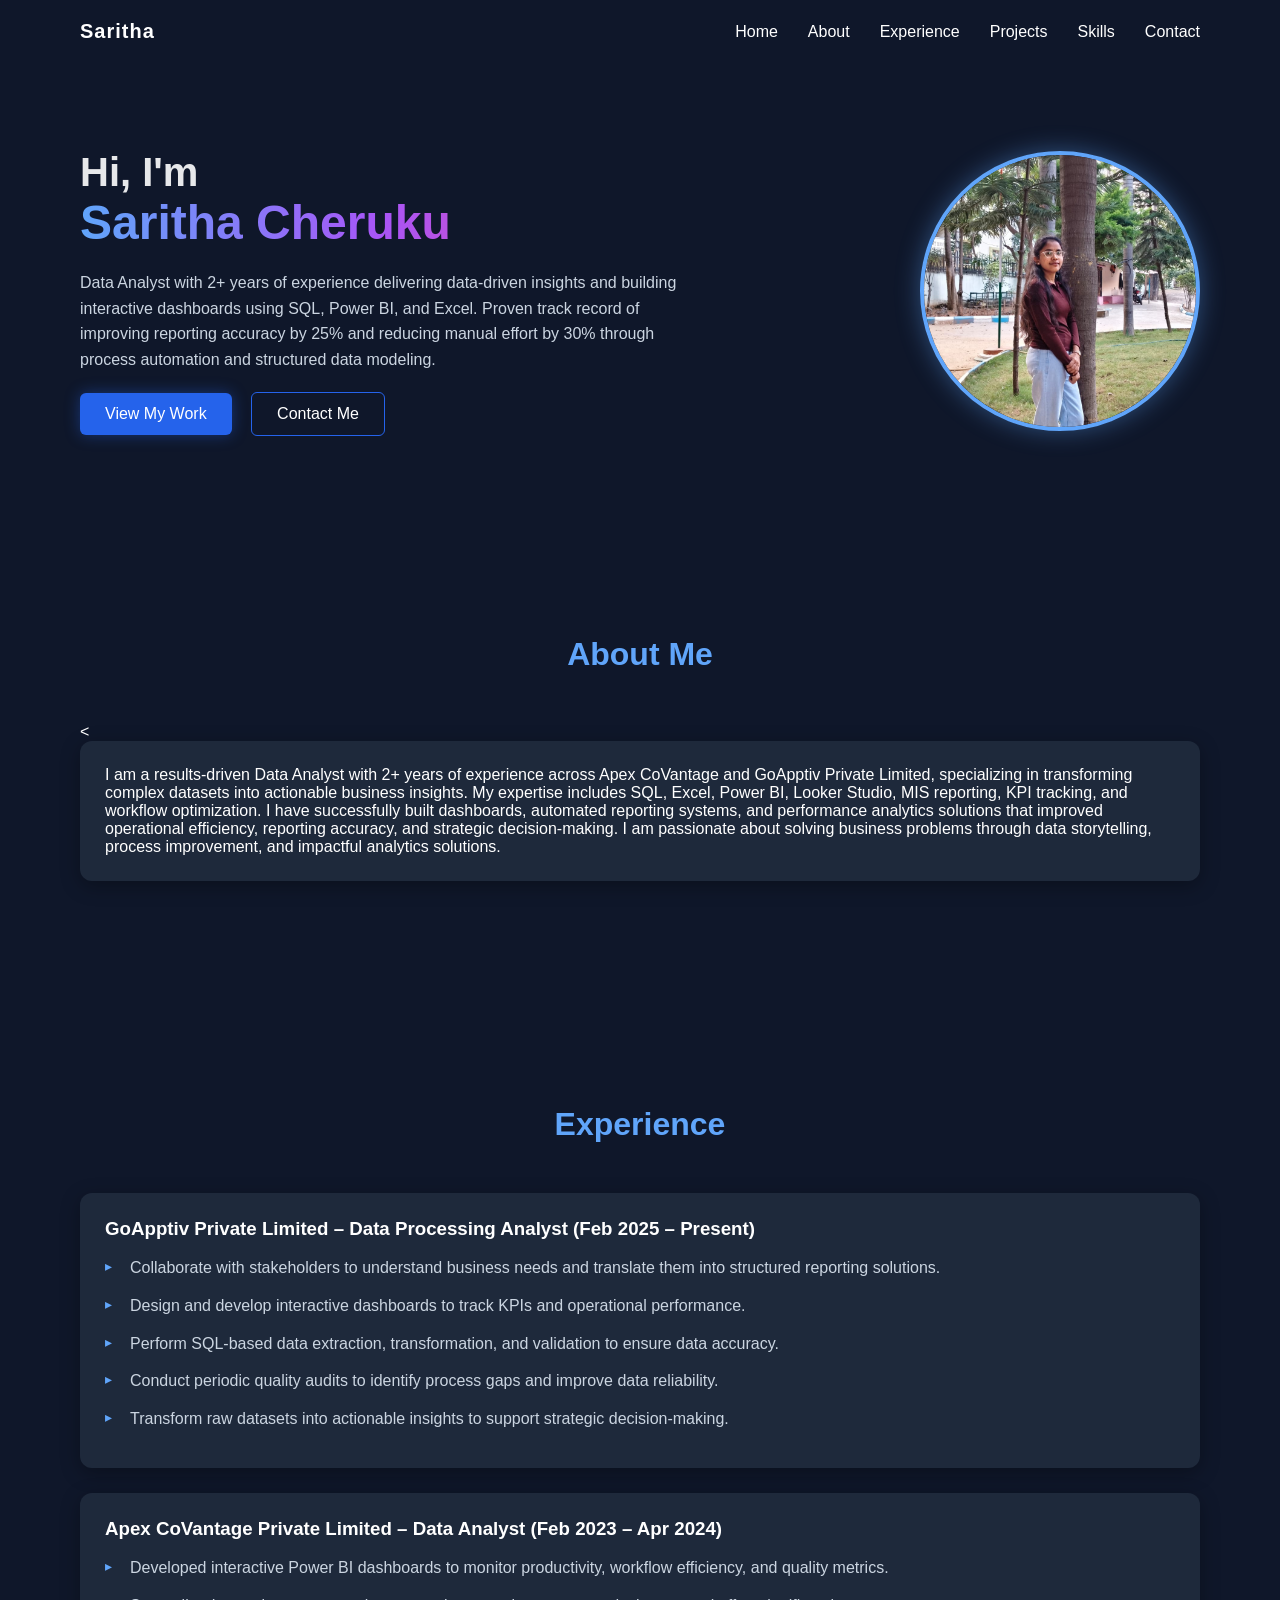
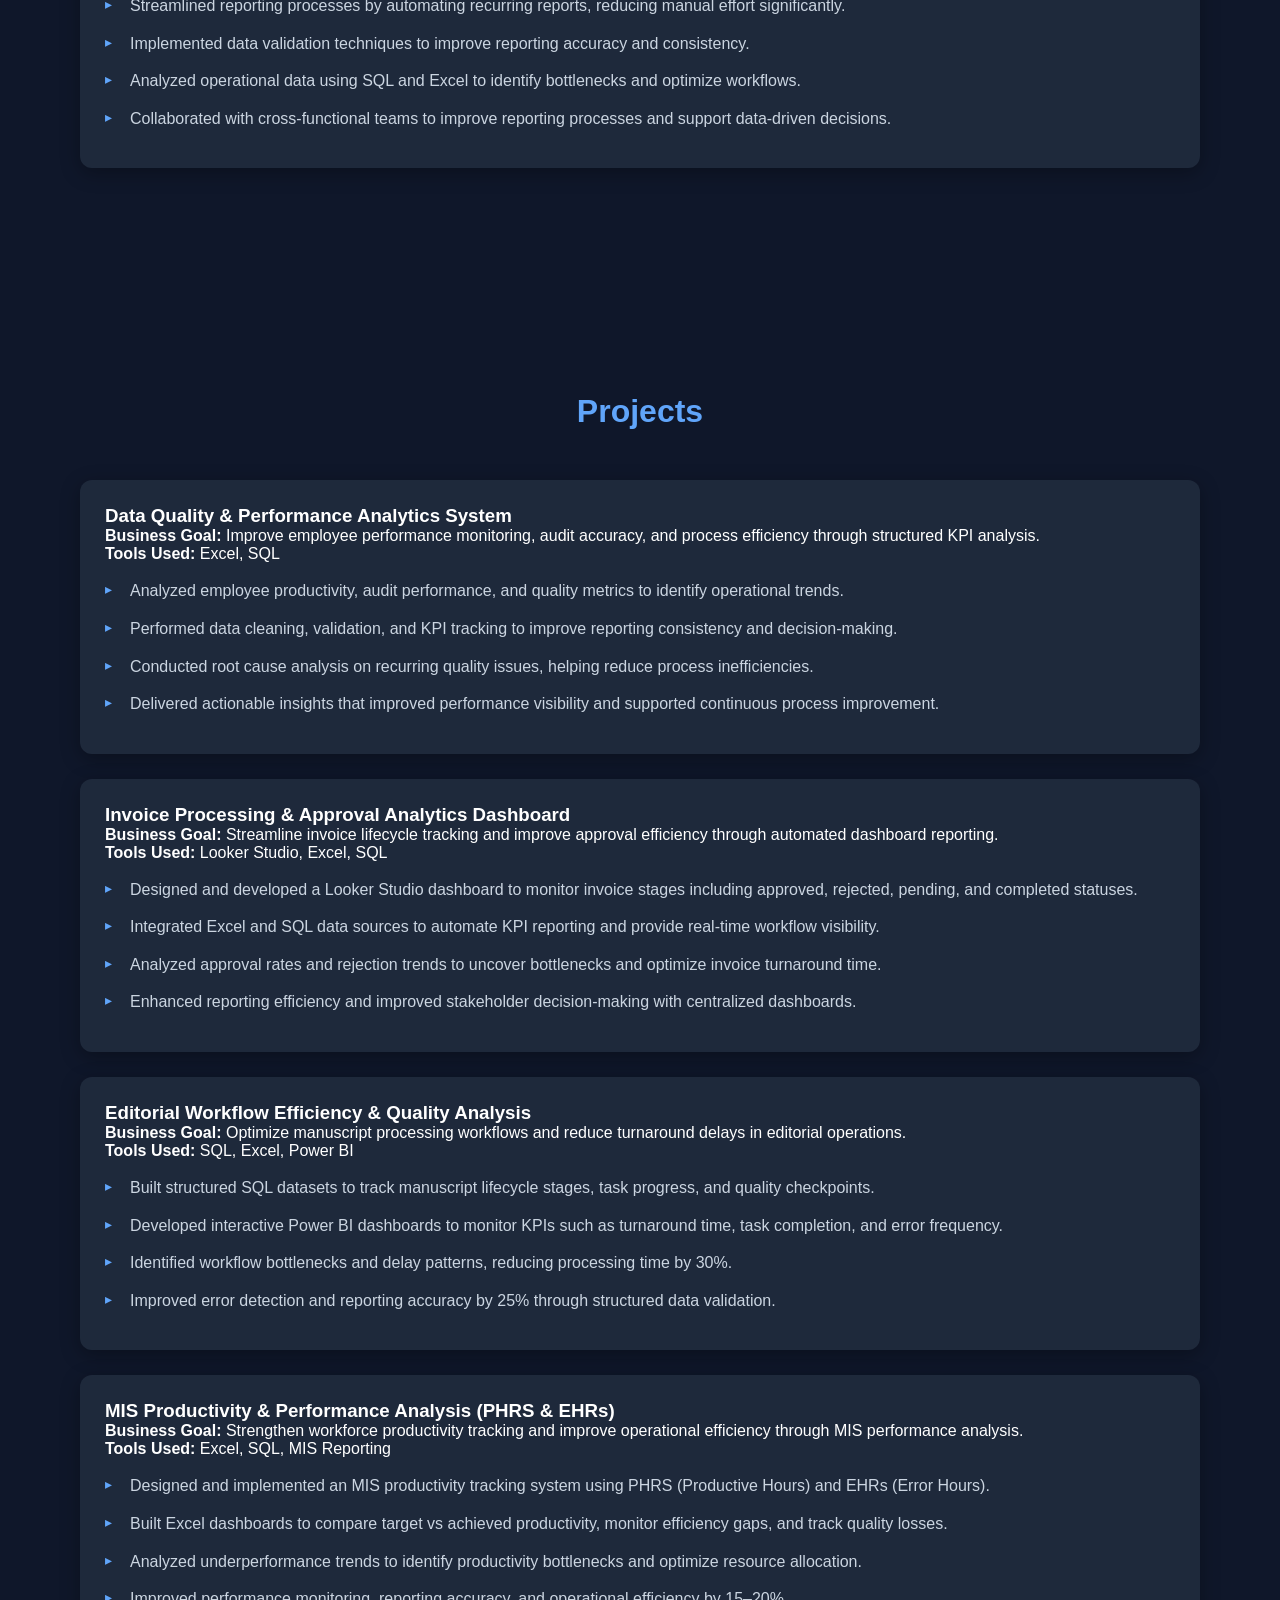
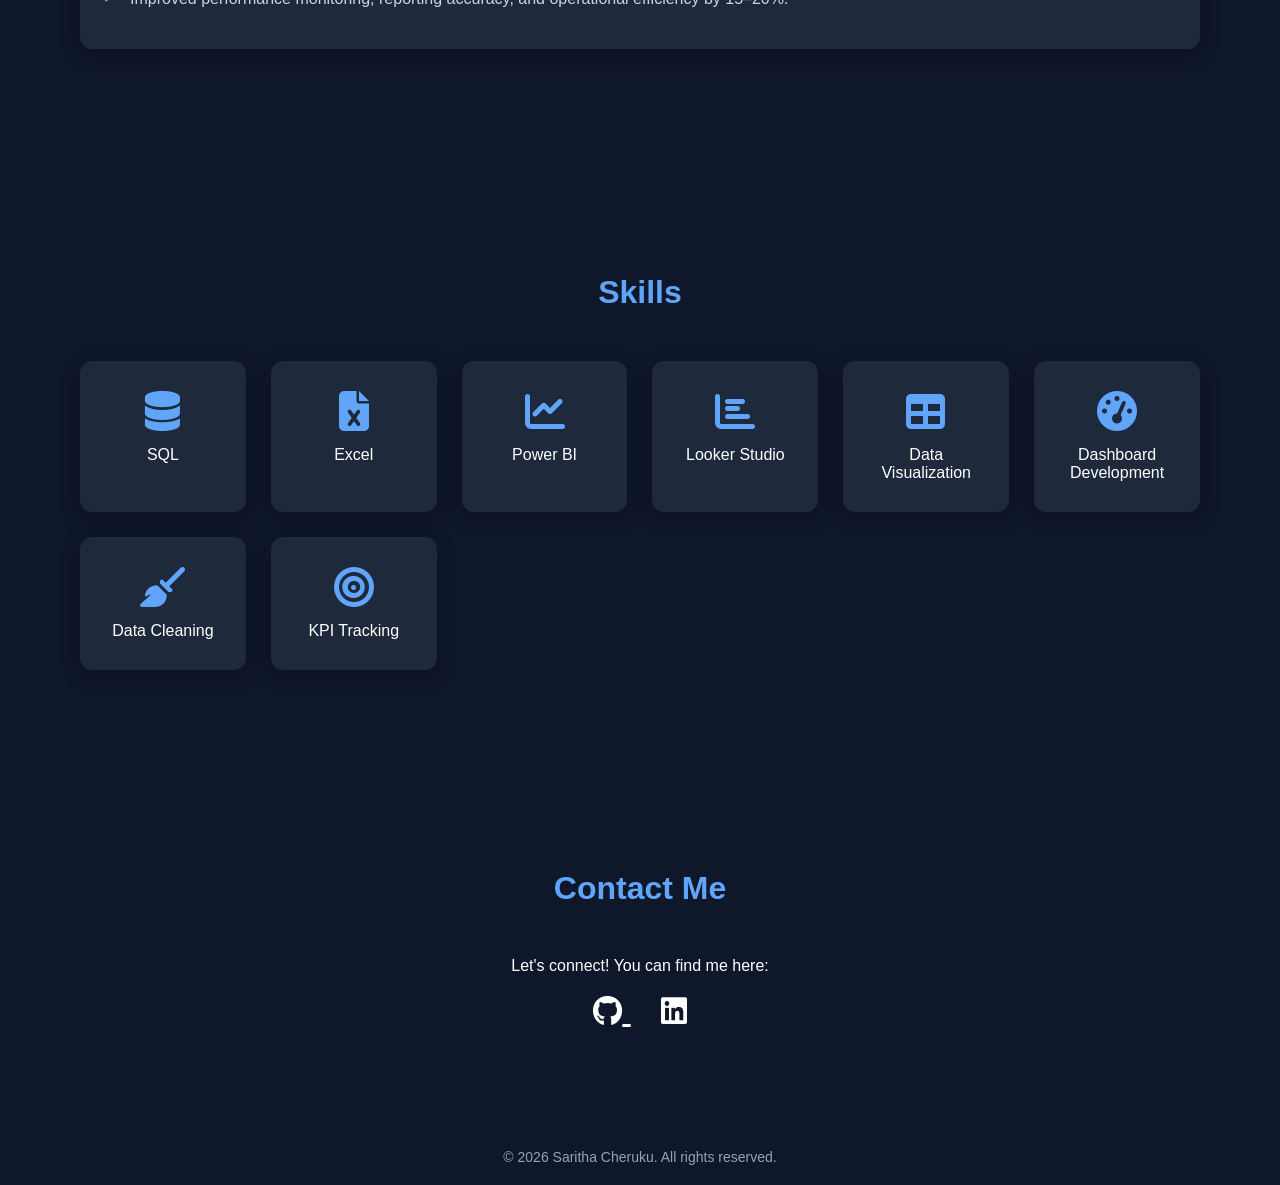
==== index.html @ c6ad2f99 "Add files via upload" ====
<!DOCTYPE html>
<html lang="en">
<head>
<meta charset="UTF-8">
<meta name="viewport" content="width=device-width, initial-scale=1.0">
<title>Saritha Cheruku | Data Analyst</title>

<!-- Font Awesome -->
<link rel="stylesheet" href="https://cdnjs.cloudflare.com/ajax/libs/font-awesome/6.5.0/css/all.min.css">

<!-- Your CSS File -->
<link rel="stylesheet" href="style.css">

<style>
*{
    margin:0;
    padding:0;
    box-sizing:border-box;
    font-family: 'Segoe UI', sans-serif;
    scroll-behavior:smooth;
}

body{
    background:#0f172a;
    color:white;
}

/* NAVBAR */
nav{
    display:flex;
    justify-content:space-between;
    align-items:center;
    padding:20px 80px;
    position:fixed;
    width:100%;
    top:0;
    background:#0f172a;
    z-index:1000;
}

nav ul{
    list-style:none;
    display:flex;
    gap:30px;
}

nav a{
    text-decoration:none;
    color:white;
    transition:.3s;
}

nav a:hover{
    color:#60a5fa;
}

/* HERO */
.hero{
    display:flex;
    justify-content:space-between;
    align-items:center;
    padding:150px 80px 100px;
}

.hero-text{
    max-width:600px;
}

.hero-text h1{
    font-size:40px;
}

.gradient-text{
    font-size:48px;
    font-weight:bold;
    background:linear-gradient(90deg,#60a5fa,#a855f7,#ec4899);
    -webkit-background-clip:text;
    -webkit-text-fill-color:transparent;
}

.hero-text p{
    margin:20px 0;
    color:#cbd5e1;
    line-height:1.6;
}

.buttons{
    margin-top:20px;
}

.btn{
    padding:12px 25px;
    border-radius:6px;
    text-decoration:none;
    margin-right:15px;
    transition:.3s;
}

.primary{
    background:#2563eb;
    color:white;
}

.primary:hover{
    background:#1d4ed8;
}

.secondary{
    border:1px solid #2563eb;
    color:white;
}

.secondary:hover{
    background:#2563eb;
}

.hero-image img{
    width:280px;
    height:280px;
    border-radius:50%;
    border:4px solid #60a5fa;
    object-fit:cover;
}

/* SECTIONS */
.section{
    padding:100px 80px;
}

.section h2{
    text-align:center;
    margin-bottom:50px;
    color:#60a5fa;
}

/* CARD */
.card{
    background:#1e293b;
    padding:25px;
    margin-bottom:25px;
    border-radius:12px;
    transition:.3s;
}

.card:hover{
    transform:translateY(-5px);
}

/* SKILLS */
.skills-grid{
    display:grid;
    grid-template-columns:repeat(auto-fit,minmax(150px,1fr));
    gap:25px;
}

.skill-card{
    background:#1e293b;
    padding:30px;
    text-align:center;
    border-radius:12px;
    transition:.3s;
}

.skill-card i{
    font-size:40px;
    margin-bottom:15px;
    color:#60a5fa;
}

.skill-card:hover{
    background:#334155;
    transform:translateY(-8px);
}

/* CONTACT */
.contact{
    text-align:center;
}

.social-icons{
    margin-top:20px;
}

.social-icons a{
    color:white;
    font-size:30px;
    margin:0 15px;
    transition:.3s;
}

.social-icons a:hover{
    color:#60a5fa;
}

/* FOOTER */
footer{
    text-align:center;
    padding:20px;
    color:#94a3b8;
    font-size:14px;
}

/* RESPONSIVE */
@media(max-width:900px){
    .hero{
        flex-direction:column;
        text-align:center;
    }
    .hero-image{
        margin-top:40px;
    }
    nav{
        padding:20px;
    }
    .section{
        padding:80px 20px;
    }
}
</style>
</head>

<body>

<!-- NAVBAR -->
<nav>
    <div><strong>Saritha</strong></div>
    <ul>
        <li><a href="#home">Home</a></li>
        <li><a href="#about">About</a></li>
        <li><a href="#experience">Experience</a></li>
        <li><a href="#projects">Projects</a></li>
        <li><a href="#skills">Skills</a></li>
        <li><a href="#contact">Contact</a></li>
    </ul>
</nav>

<!-- HERO -->
<section class="hero" id="home">
    <div class="hero-text">
        <h1>Hi, I'm</h1>
        <h2 class="gradient-text">Saritha Cheruku</h2>
        <p>
        Data Analyst with 2+ years of experience delivering data-driven insights and building interactive dashboards using SQL, Power BI, and Excel. Proven track record of improving reporting accuracy by 25% and reducing manual effort by 30% through process automation and structured data modeling.
        </p>
        <div class="buttons">
            <a href="#projects" class="btn primary">View My Work</a>
            <a href="#contact" class="btn secondary">Contact Me</a>
        </div>
    </div>

    <div class="hero-image">
        <img src="profile.jpeg" alt="Saritha Profile">
    </div>
</section>

<!-- ABOUT -->
<section class="section" id="about">
    <h2>About Me</h2>
    <<div class="card">
I am a results-driven Data Analyst with 2+ years of experience across Apex CoVantage and GoApptiv Private Limited, specializing in transforming complex datasets into actionable business insights.

My expertise includes SQL, Excel, Power BI, Looker Studio, MIS reporting, KPI tracking, and workflow optimization. I have successfully built dashboards, automated reporting systems, and performance analytics solutions that improved operational efficiency, reporting accuracy, and strategic decision-making.

I am passionate about solving business problems through data storytelling, process improvement, and impactful analytics solutions.
</div>
</section>

<!-- EXPERIENCE -->
<section class="section" id="experience">
    <h2>Experience</h2>

    <div class="card">
    <h3>GoApptiv Private Limited – Data Processing Analyst (Feb 2025 – Present)</h3>
    <ul>
        <li>Collaborate with stakeholders to understand business needs and translate them into structured reporting solutions.</li>
        <li>Design and develop interactive dashboards to track KPIs and operational performance.</li>
        <li>Perform SQL-based data extraction, transformation, and validation to ensure data accuracy.</li>
        <li>Conduct periodic quality audits to identify process gaps and improve data reliability.</li>
        <li>Transform raw datasets into actionable insights to support strategic decision-making.</li>
    </ul>
</div>

    <div class="card">
    <h3>Apex CoVantage Private Limited – Data Analyst (Feb 2023 – Apr 2024)</h3>
    <ul>
        <li>Developed interactive Power BI dashboards to monitor productivity, workflow efficiency, and quality metrics.</li>
        <li>Streamlined reporting processes by automating recurring reports, reducing manual effort significantly.</li>
        <li>Implemented data validation techniques to improve reporting accuracy and consistency.</li>
        <li>Analyzed operational data using SQL and Excel to identify bottlenecks and optimize workflows.</li>
        <li>Collaborated with cross-functional teams to improve reporting processes and support data-driven decisions.</li>
    </ul>
</div>
</section>

<!-- PROJECTS -->
<!-- PROJECTS -->
<section class="section" id="projects">
    <h2>Projects</h2>

    <div class="card">
        <h3>Data Quality & Performance Analytics System</h3>
        <p><strong>Business Goal:</strong> Improve employee performance monitoring, audit accuracy, and process efficiency through structured KPI analysis.</p>
        <p><strong>Tools Used:</strong> Excel, SQL</p>
        <ul>
            <li>Analyzed employee productivity, audit performance, and quality metrics to identify operational trends.</li>
            <li>Performed data cleaning, validation, and KPI tracking to improve reporting consistency and decision-making.</li>
            <li>Conducted root cause analysis on recurring quality issues, helping reduce process inefficiencies.</li>
            <li>Delivered actionable insights that improved performance visibility and supported continuous process improvement.</li>
        </ul>
    </div>

    <div class="card">
        <h3>Invoice Processing & Approval Analytics Dashboard</h3>
        <p><strong>Business Goal:</strong> Streamline invoice lifecycle tracking and improve approval efficiency through automated dashboard reporting.</p>
        <p><strong>Tools Used:</strong> Looker Studio, Excel, SQL</p>
        <ul>
            <li>Designed and developed a Looker Studio dashboard to monitor invoice stages including approved, rejected, pending, and completed statuses.</li>
            <li>Integrated Excel and SQL data sources to automate KPI reporting and provide real-time workflow visibility.</li>
            <li>Analyzed approval rates and rejection trends to uncover bottlenecks and optimize invoice turnaround time.</li>
            <li>Enhanced reporting efficiency and improved stakeholder decision-making with centralized dashboards.</li>
        </ul>
    </div>

    <div class="card">
        <h3>Editorial Workflow Efficiency & Quality Analysis</h3>
        <p><strong>Business Goal:</strong> Optimize manuscript processing workflows and reduce turnaround delays in editorial operations.</p>
        <p><strong>Tools Used:</strong> SQL, Excel, Power BI</p>
        <ul>
            <li>Built structured SQL datasets to track manuscript lifecycle stages, task progress, and quality checkpoints.</li>
            <li>Developed interactive Power BI dashboards to monitor KPIs such as turnaround time, task completion, and error frequency.</li>
            <li>Identified workflow bottlenecks and delay patterns, reducing processing time by 30%.</li>
            <li>Improved error detection and reporting accuracy by 25% through structured data validation.</li>
        </ul>
    </div>

    <div class="card">
        <h3>MIS Productivity & Performance Analysis (PHRS & EHRs)</h3>
        <p><strong>Business Goal:</strong> Strengthen workforce productivity tracking and improve operational efficiency through MIS performance analysis.</p>
        <p><strong>Tools Used:</strong> Excel, SQL, MIS Reporting</p>
        <ul>
            <li>Designed and implemented an MIS productivity tracking system using PHRS (Productive Hours) and EHRs (Error Hours).</li>
            <li>Built Excel dashboards to compare target vs achieved productivity, monitor efficiency gaps, and track quality losses.</li>
            <li>Analyzed underperformance trends to identify productivity bottlenecks and optimize resource allocation.</li>
            <li>Improved performance monitoring, reporting accuracy, and operational efficiency by 15–20%.</li>
        </ul>
    </div>

</section>

<!-- SKILLS -->
<section class="section" id="skills">
    <h2>Skills</h2>
    <div class="skills-grid">
    <div class="skill-card"><i class="fas fa-database"></i><p>SQL</p></div>
    <div class="skill-card"><i class="fas fa-file-excel"></i><p>Excel</p></div>
    <div class="skill-card"><i class="fas fa-chart-line"></i><p>Power BI</p></div>
    <div class="skill-card"><i class="fas fa-chart-bar"></i><p>Looker Studio</p></div>
    <div class="skill-card"><i class="fas fa-table"></i><p>Data Visualization</p></div>
    <div class="skill-card"><i class="fas fa-tachometer-alt"></i><p>Dashboard Development</p></div>
    <div class="skill-card"><i class="fas fa-broom"></i><p>Data Cleaning</p></div>
    <div class="skill-card"><i class="fas fa-bullseye"></i><p>KPI Tracking</p></div>
</div>
</section>

<!-- CONTACT -->
<section class="section contact" id="contact">
    <h2>Contact Me</h2>
    <p>Let's connect! You can find me here:</p>

    <div class="social-icons">
        <a href="https://github.com/Saritha Cheruku" target="_blank">
            <i class="fab fa-github"></i>
        </a>

        <a href="https://www.linkedin.com/in/https://www.linkedin.com/in/saritha-cheruku-7a8979227" target="_blank">
            <i class="fab fa-linkedin"></i>
        </a>
    </div>
</section>

<footer>
    © 2026 Saritha Cheruku. All rights reserved.
</footer>

</body>
</html>
---- style.css ----
/* RESET */
* {
    margin: 0;
    padding: 0;
    box-sizing: border-box;
    font-family: 'Segoe UI', sans-serif;
    scroll-behavior: smooth;
}

body {
    background: linear-gradient(135deg, #0f172a, #1e293b);
    color: white;
}

/* NAVBAR */
nav {
    display: flex;
    justify-content: space-between;
    align-items: center;
    padding: 20px 80px;
    position: fixed;
    width: 100%;
    top: 0;
    background: rgba(15, 23, 42, 0.9);
    backdrop-filter: blur(10px);
    z-index: 1000;
}

nav strong {
    font-size: 20px;
    letter-spacing: 1px;
}

nav ul {
    list-style: none;
    display: flex;
    gap: 30px;
}

nav a {
    text-decoration: none;
    color: white;
    transition: 0.3s ease;
}

nav a:hover {
    color: #60a5fa;
}

/* HERO SECTION */
.hero {
    display: flex;
    justify-content: space-between;
    align-items: center;
    padding: 160px 80px 100px;
}

.hero-text {
    max-width: 600px;
}

.hero-text h1 {
    font-size: 38px;
    opacity: 0.9;
}

.gradient-text {
    font-size: 50px;
    font-weight: bold;
    background: linear-gradient(90deg, #60a5fa, #a855f7, #ec4899);
    -webkit-background-clip: text;
    -webkit-text-fill-color: transparent;
}

.hero-text p {
    margin: 20px 0;
    color: #cbd5e1;
    line-height: 1.7;
}

/* BUTTONS */
.btn {
    padding: 12px 25px;
    border-radius: 8px;
    text-decoration: none;
    margin-right: 15px;
    transition: 0.3s ease;
    display: inline-block;
}

.primary {
    background: #2563eb;
    color: white;
    box-shadow: 0 0 15px rgba(37, 99, 235, 0.4);
}

.primary:hover {
    background: #1d4ed8;
    transform: translateY(-3px);
}

.secondary {
    border: 1px solid #2563eb;
    color: white;
}

.secondary:hover {
    background: #2563eb;
    transform: translateY(-3px);
}

/* PROFILE IMAGE */
.hero-image img {
    width: 300px;
    height: 300px;
    border-radius: 50%;
    border: 4px solid #60a5fa;
    object-fit: cover;
    box-shadow: 0 0 25px rgba(96, 165, 250, 0.4);
}

/* SECTION STYLING */
.section {
    padding: 100px 80px;
}

.section h2 {
    text-align: center;
    margin-bottom: 50px;
    font-size: 32px;
    color: white ;
}

/* CARD STYLE (Used for Experience & Projects) */
.card {
    background: #1e293b;
    padding: 25px;
    margin-bottom: 25px;
    border-radius: 12px;
    transition: 0.3s ease;
    box-shadow: 0 5px 20px rgba(0,0,0,0.3);
}

.card:hover {
    transform: translateY(-6px);
    box-shadow: 0 8px 25px rgba(96,165,250,0.3);
}

/* EXPERIENCE CUSTOM BULLETS */
.card ul {
    list-style: none;
    padding-left: 0;
    margin-top: 15px;
}

.card ul li {
    position: relative;
    padding-left: 25px;
    margin-bottom: 12px;
    line-height: 1.6;
    color: #cbd5e1;
}

.card ul li::before {
    content: "▸";
    position: absolute;
    left: 0;
    color: #60a5fa;
    font-size: 14px;
}

/* SKILLS GRID */
.skills-grid {
    display: grid;
    grid-template-columns: repeat(auto-fit, minmax(160px, 1fr));
    gap: 25px;
}

.skill-card {
    background: #1e293b;
    padding: 30px;
    text-align: center;
    border-radius: 12px;
    transition: 0.3s ease;
    box-shadow: 0 5px 20px rgba(0,0,0,0.3);
    animation: float 3s ease-in-out infinite;
}

.skill-card i {
    font-size: 40px;
    margin-bottom: 15px;
    color: #60a5fa;
}

.skill-card:hover {
    background: #334155;
    transform: translateY(-8px);
    box-shadow: 0 10px 30px rgba(96,165,250,0.4);
}

/* FLOATING ANIMATION */
@keyframes float {
    0% { transform: translateY(0px); }
    50% { transform: translateY(-8px); }
    100% { transform: translateY(0px); }
}

/* CONTACT */
.contact {
    text-align: center;
}

.social-icons {
    margin-top: 20px;
}

.social-icons a {
    color: white;
    font-size: 30px;
    margin: 0 15px;
    transition: 0.3s ease;
}

.social-icons a:hover {
    color: #60a5fa;
    transform: scale(1.2);
}

/* FOOTER */
footer {
    text-align: center;
    padding: 20px;
    color: #94a3b8;
    font-size: 14px;
}

/* RESPONSIVE DESIGN */
@media (max-width: 900px) {
    .hero {
        flex-direction: column;
        text-align: center;
    }

    .hero-image {
        margin-top: 40px;
    }

    nav {
        padding: 20px;
    }

    .section {
        padding: 80px 20px;
    }
}
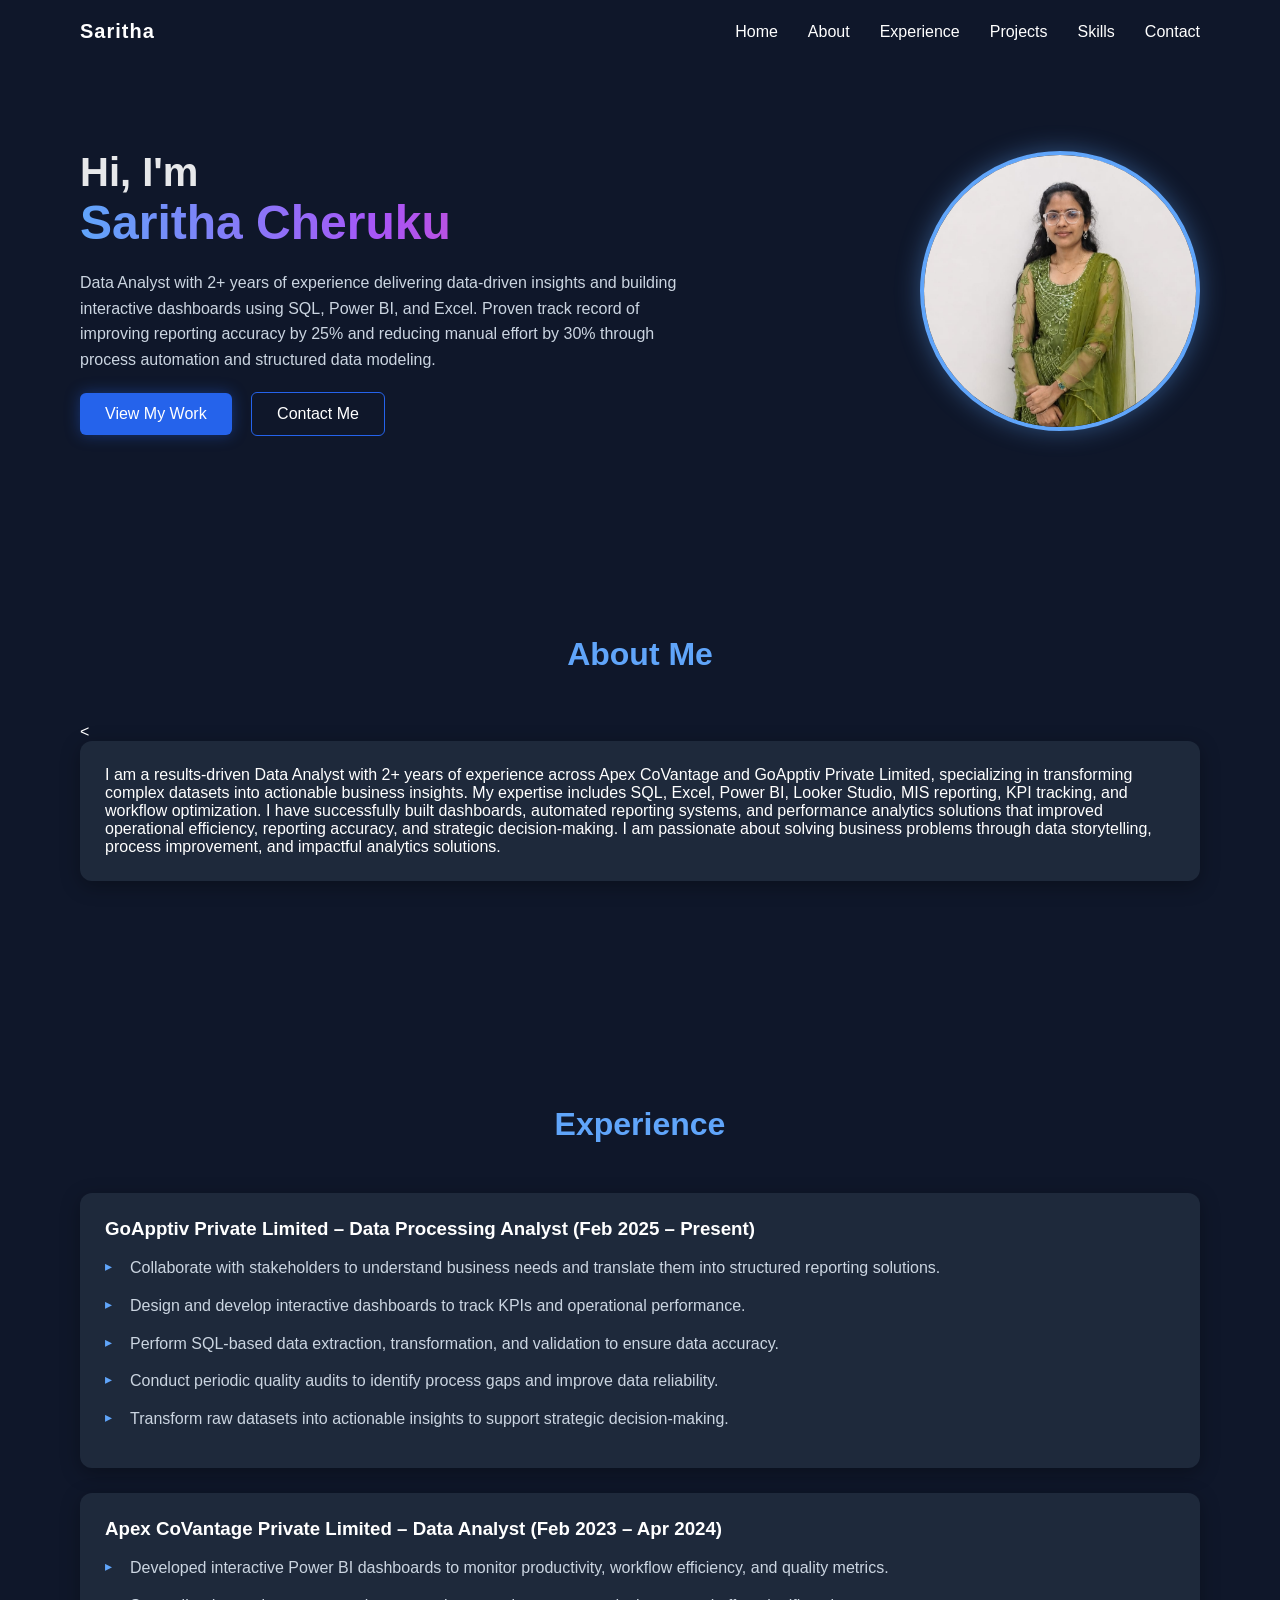
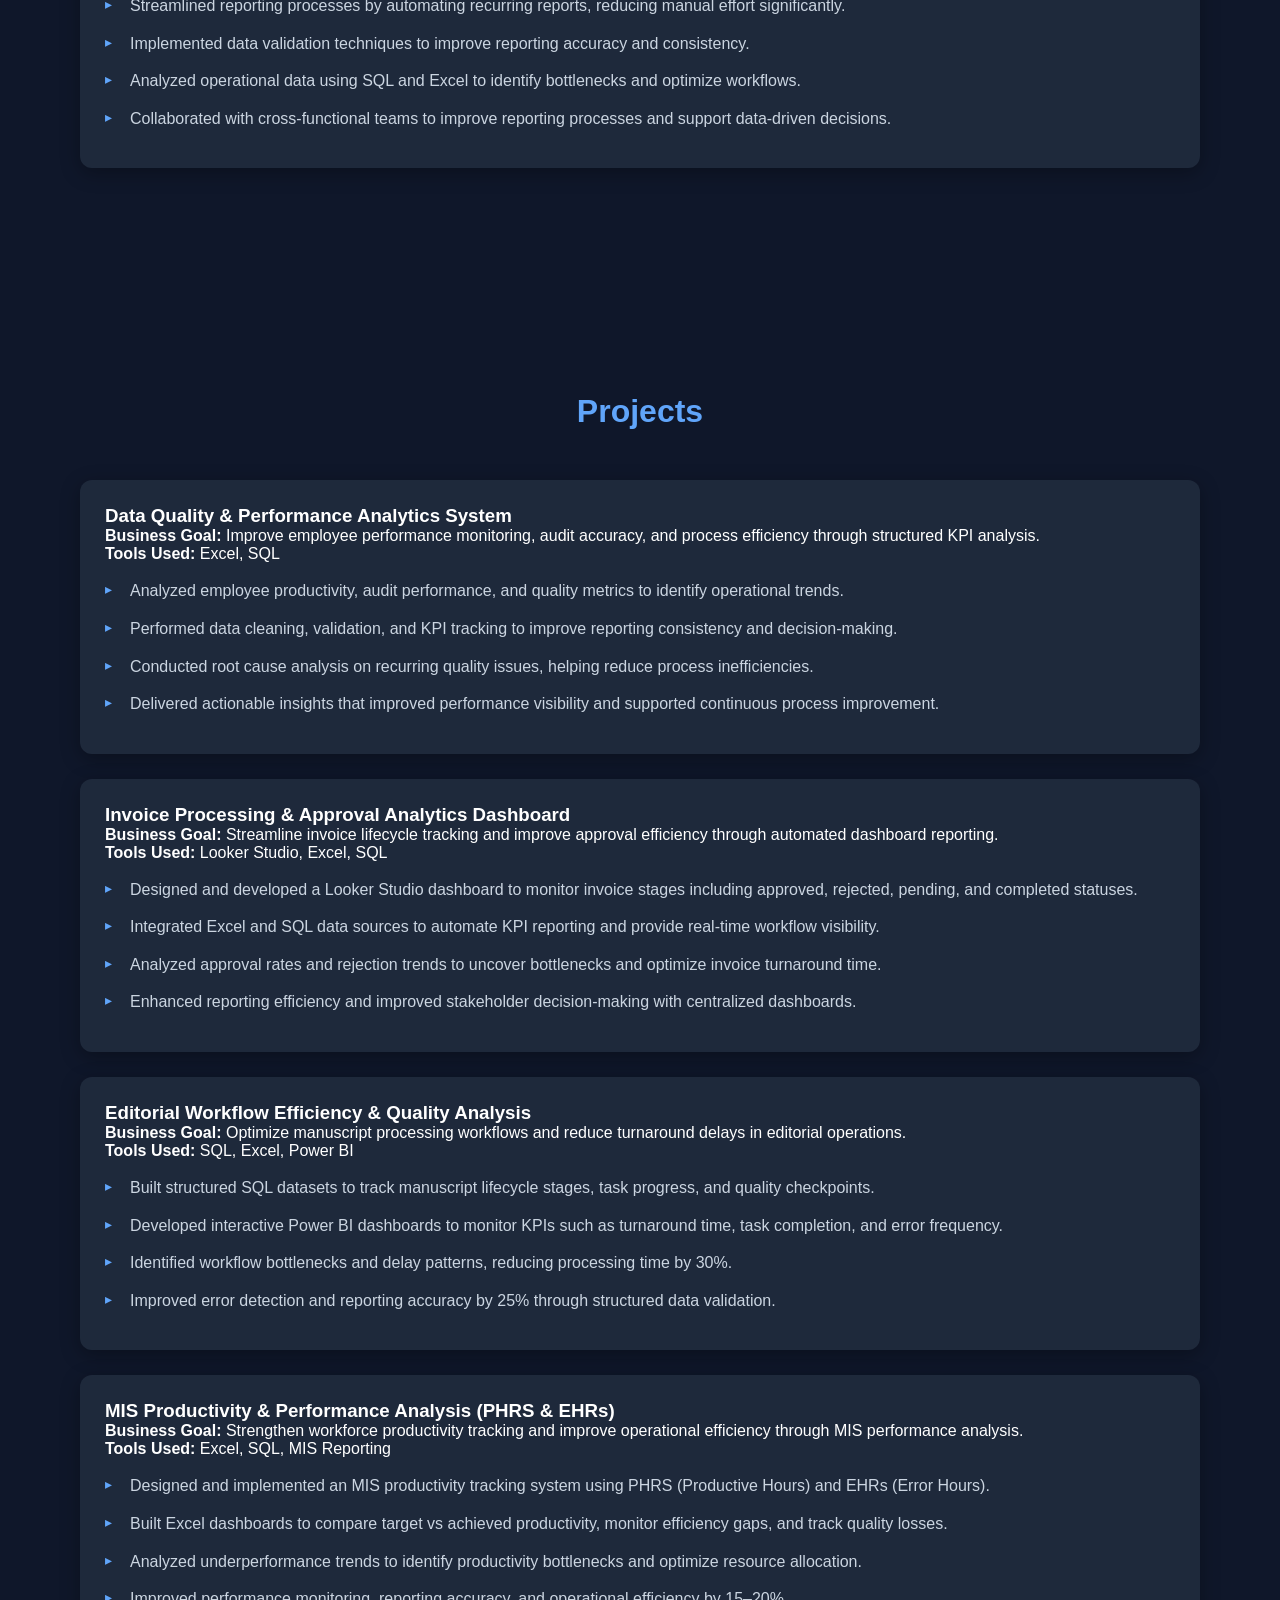
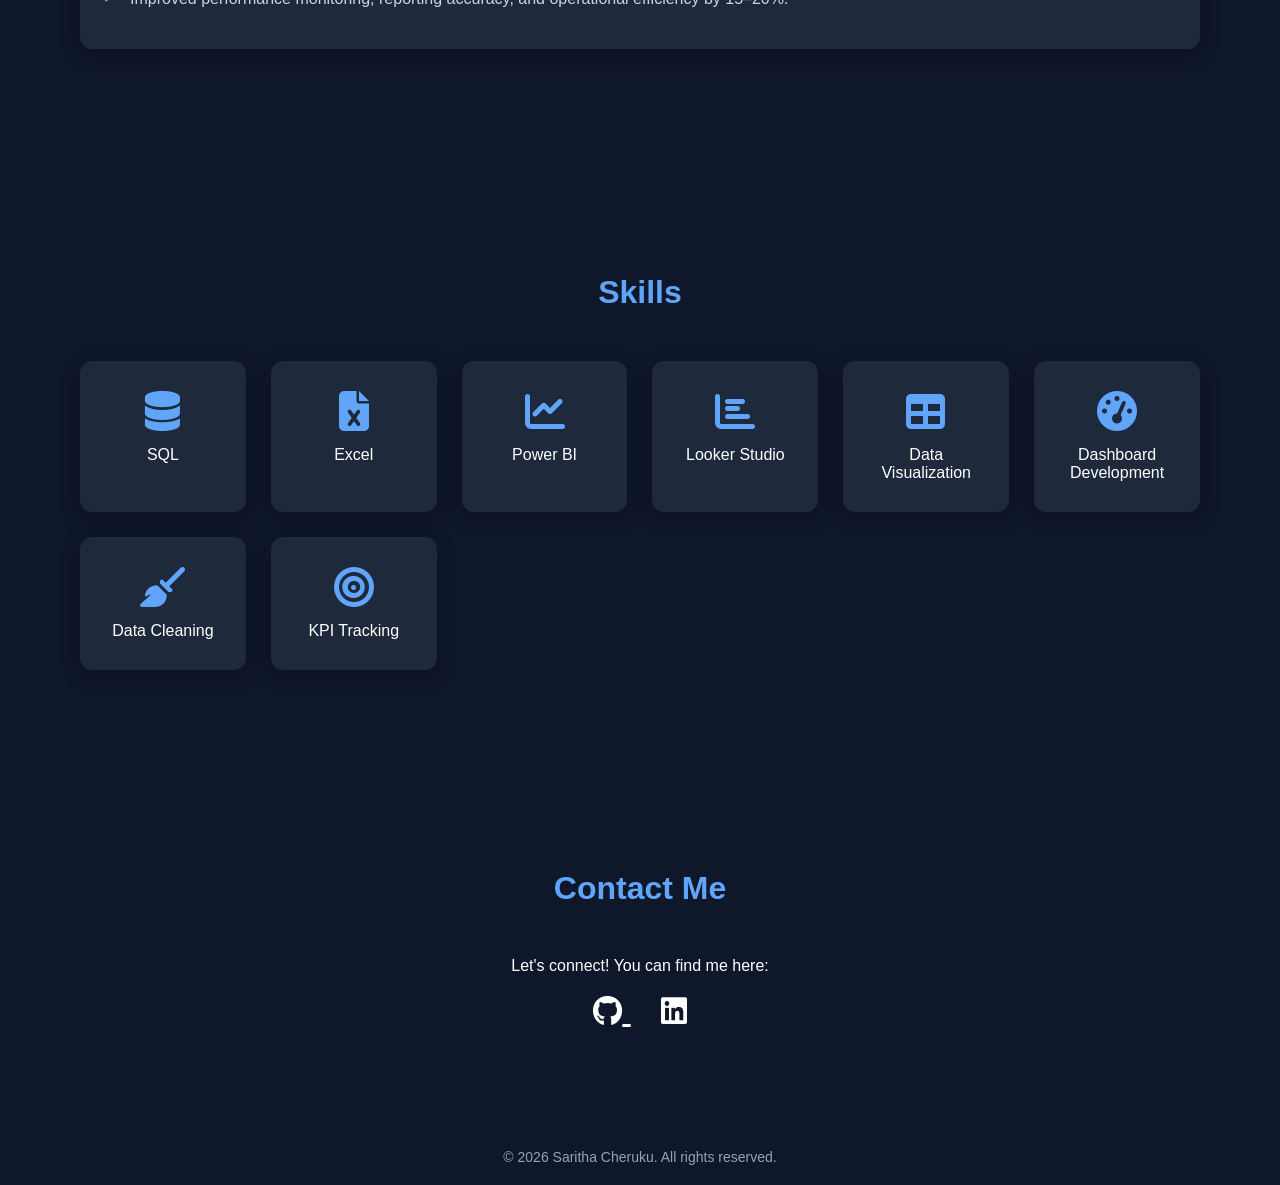
==== commit 151a221f: "Add files via upload" ====
--- a/index.html
+++ b/index.html
@@ -249,7 +249,7 @@
     </div>
 
     <div class="hero-image">
-        <img src="profile.jpeg" alt="Saritha Profile">
+        <img src="Profile.jpeg" alt="Saritha Profile">
     </div>
 </section>
 
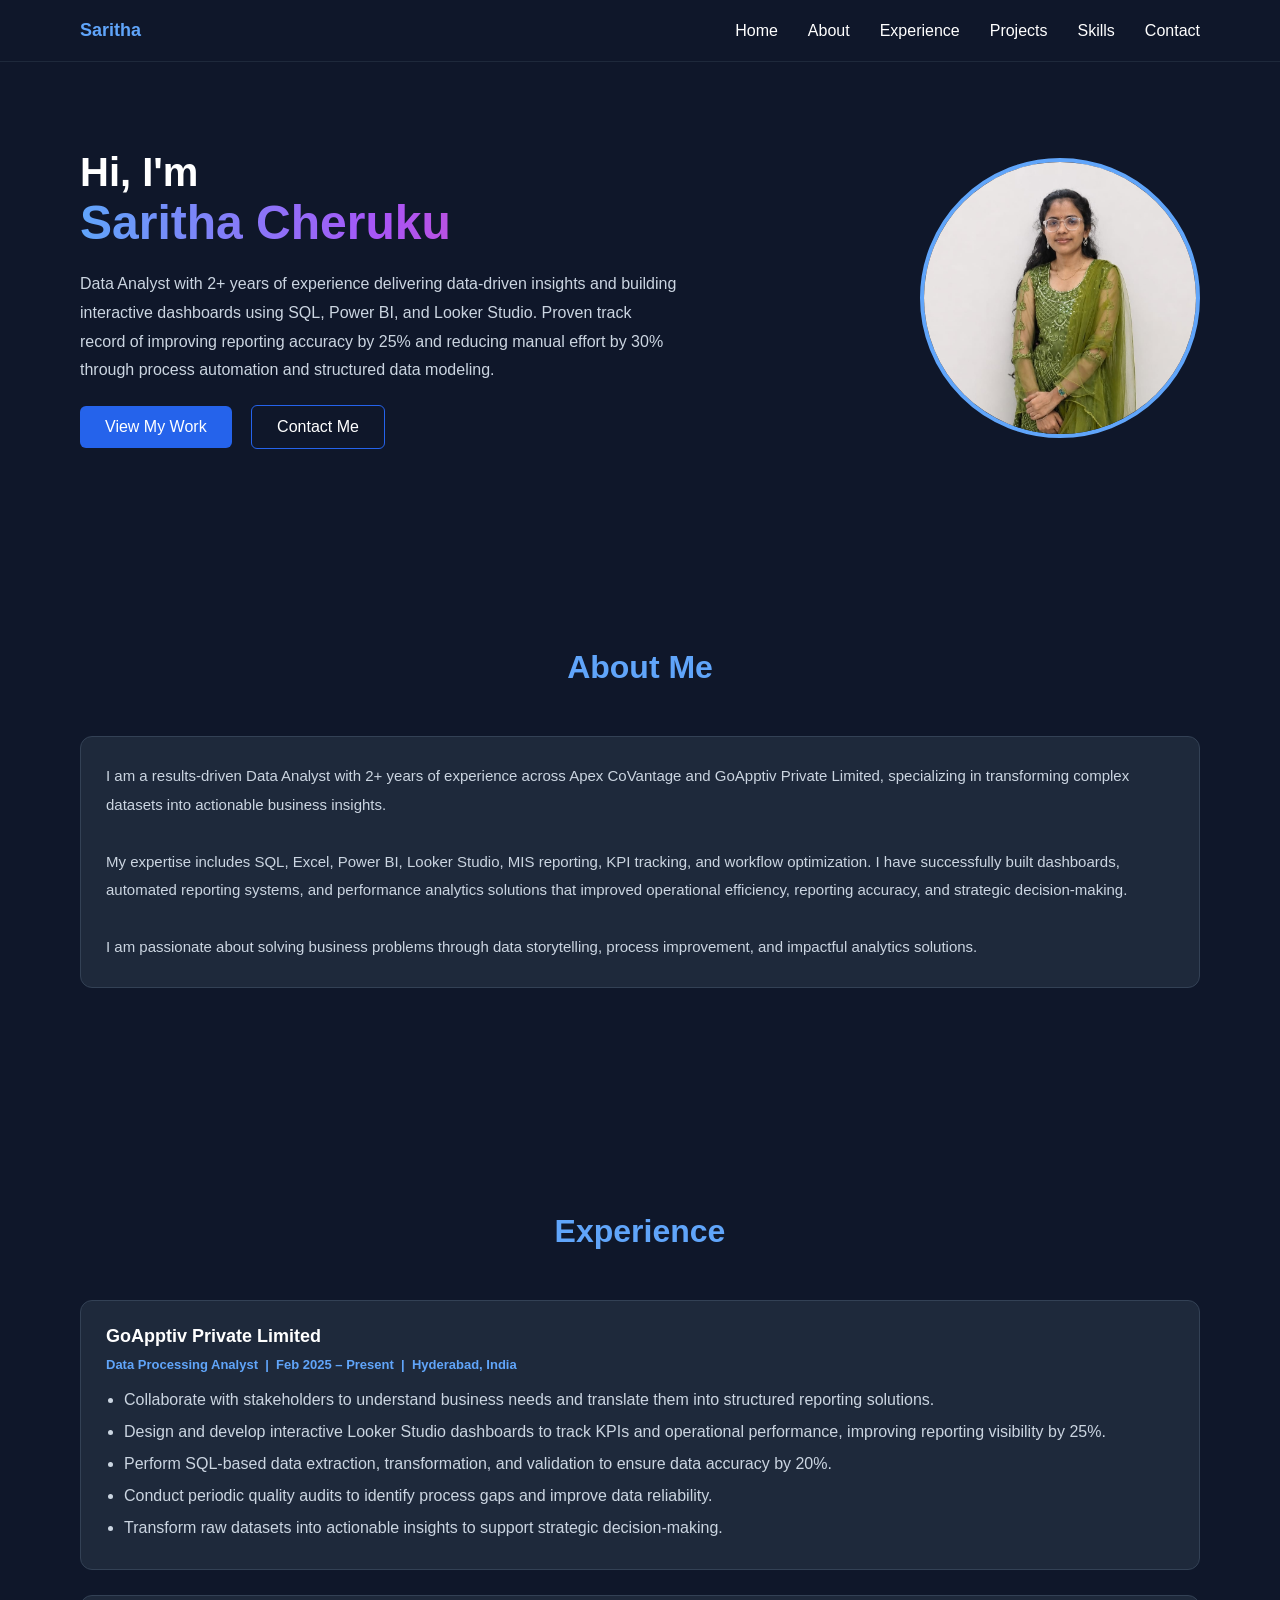
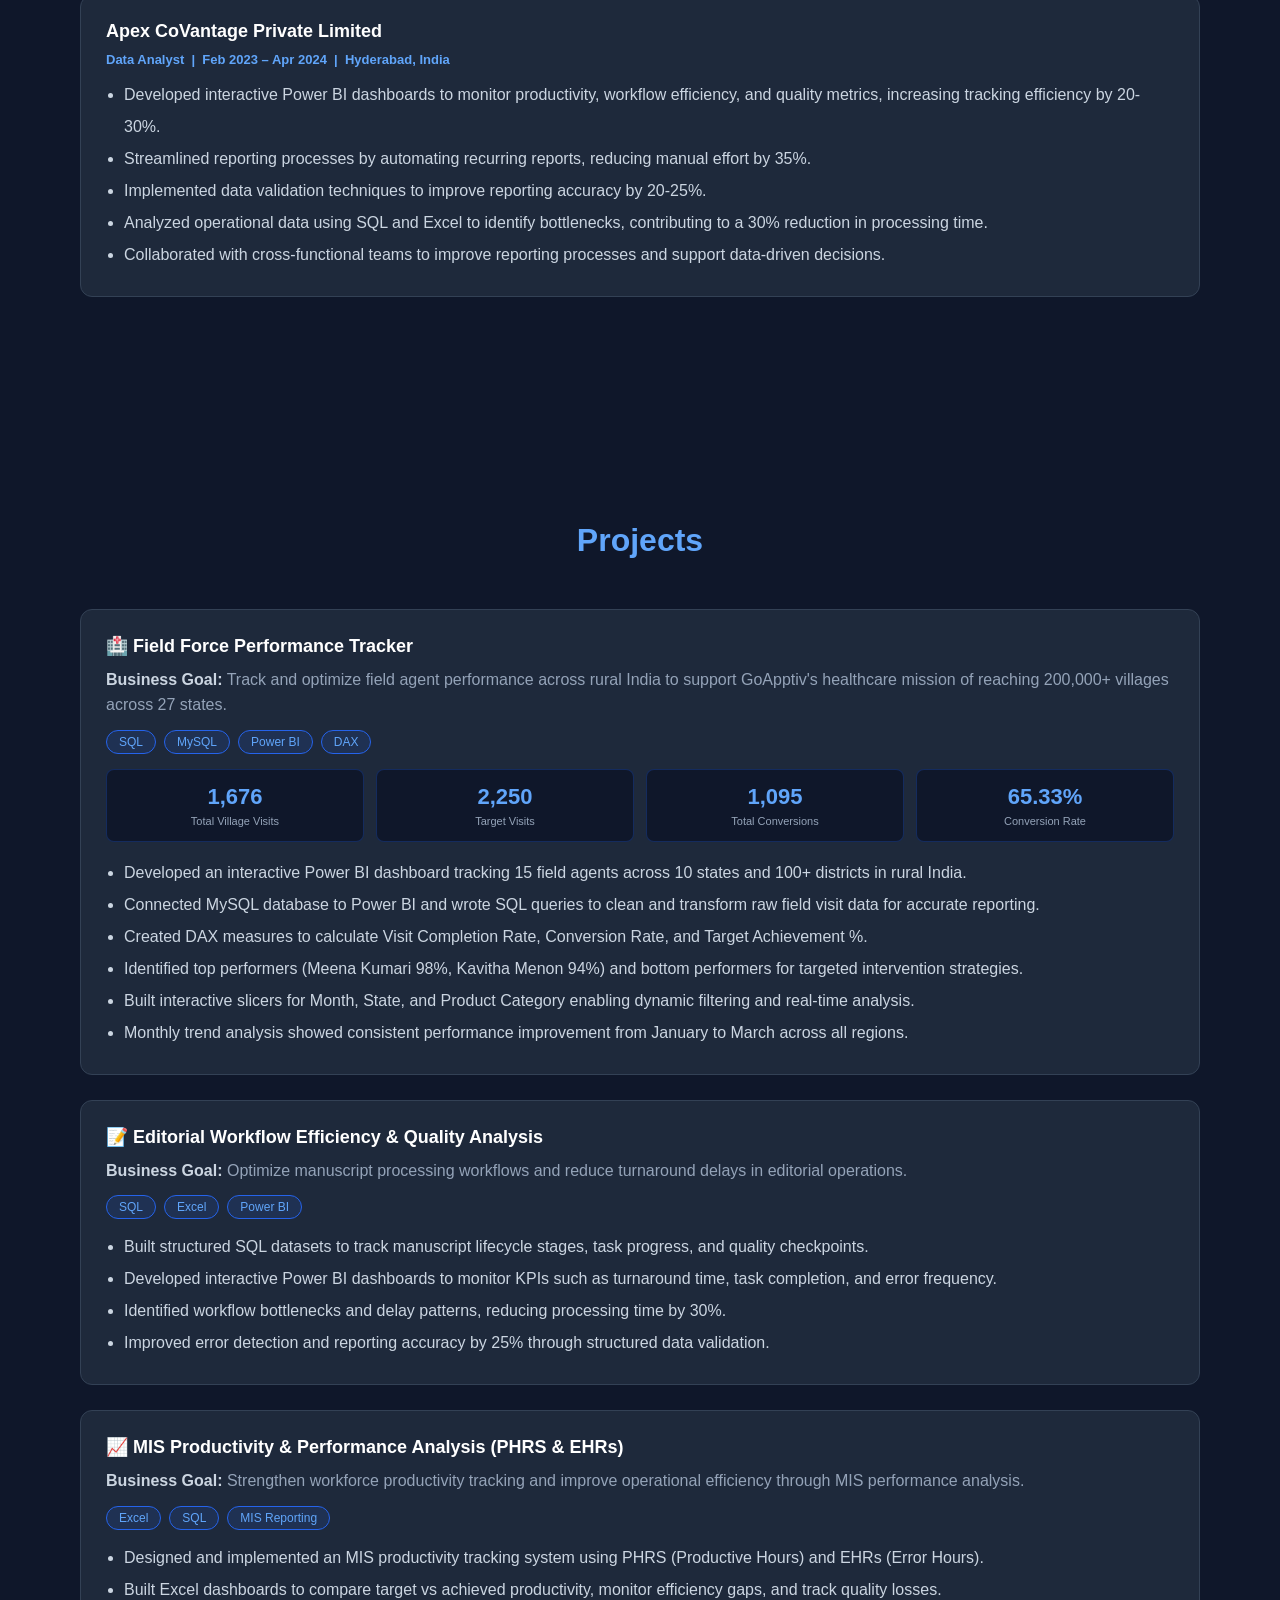
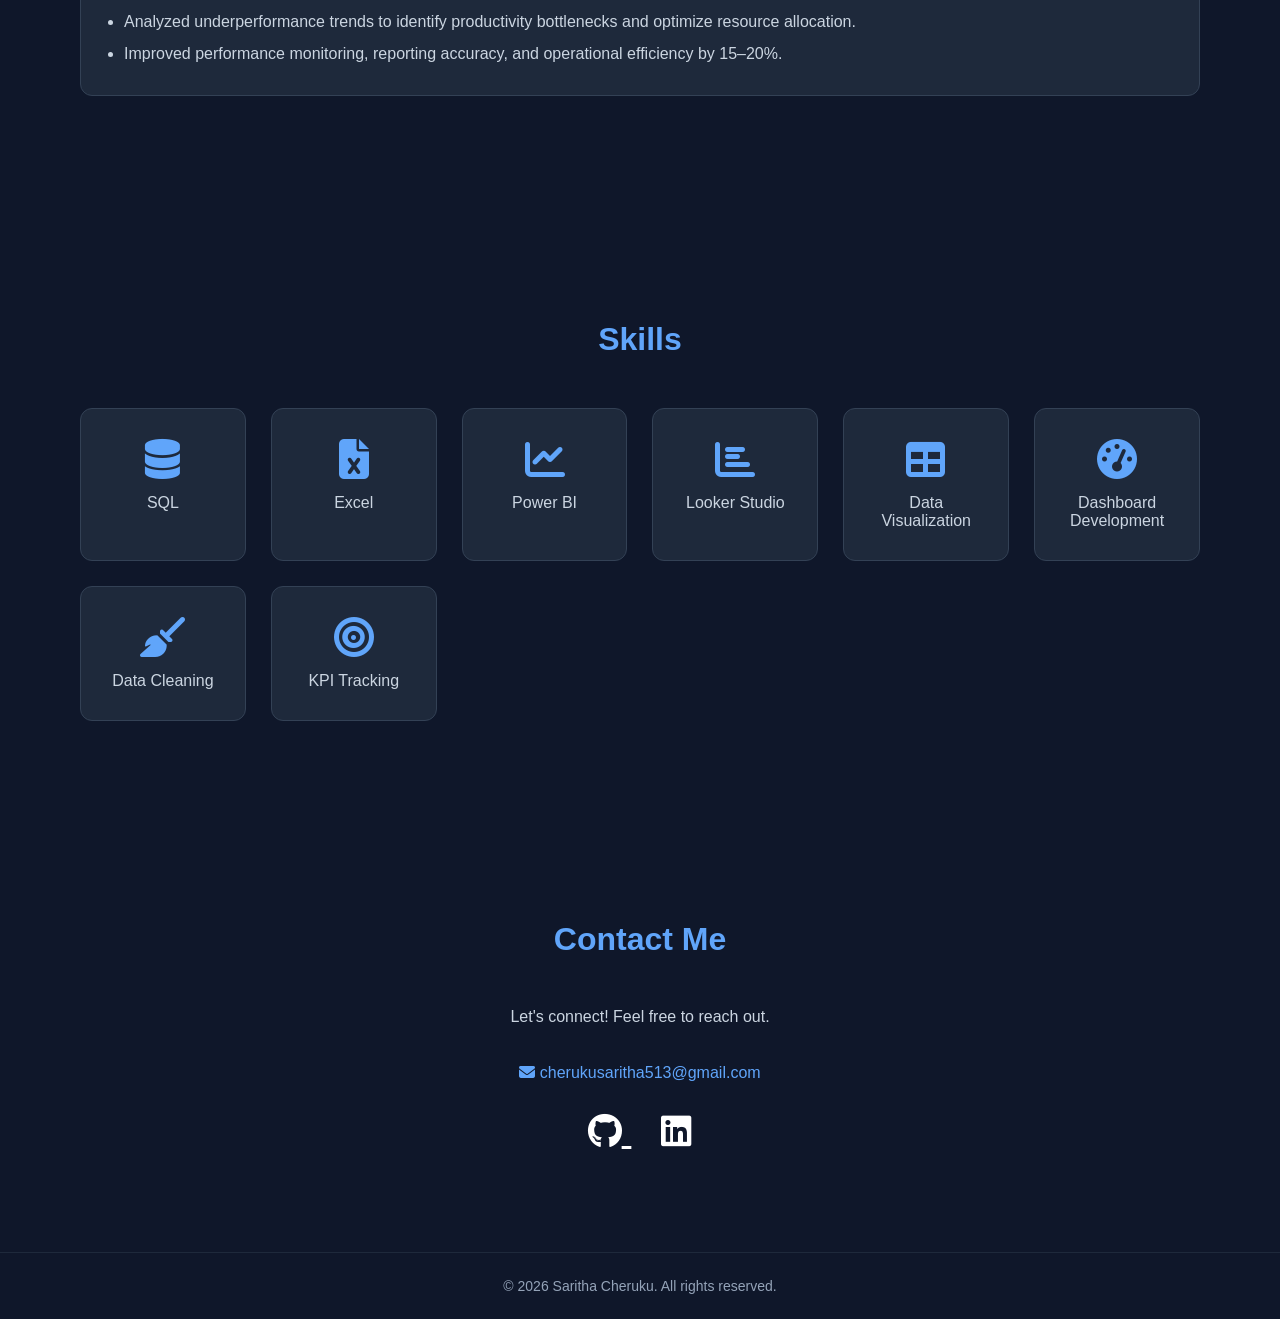
==== commit ea55e9d0: "Add files via upload" ====
--- a/index.html
+++ b/index.html
@@ -1,386 +1,550 @@
-<!DOCTYPE html>
-<html lang="en">
-<head>
-<meta charset="UTF-8">
-<meta name="viewport" content="width=device-width, initial-scale=1.0">
-<title>Saritha Cheruku | Data Analyst</title>
-
-<!-- Font Awesome -->
-<link rel="stylesheet" href="https://cdnjs.cloudflare.com/ajax/libs/font-awesome/6.5.0/css/all.min.css">
-
-<!-- Your CSS File -->
-<link rel="stylesheet" href="style.css">
-
-<style>
-*{
-    margin:0;
-    padding:0;
-    box-sizing:border-box;
-    font-family: 'Segoe UI', sans-serif;
-    scroll-behavior:smooth;
-}
-
-body{
-    background:#0f172a;
-    color:white;
-}
-
-/* NAVBAR */
-nav{
-    display:flex;
-    justify-content:space-between;
-    align-items:center;
-    padding:20px 80px;
-    position:fixed;
-    width:100%;
-    top:0;
-    background:#0f172a;
-    z-index:1000;
-}
-
-nav ul{
-    list-style:none;
-    display:flex;
-    gap:30px;
-}
-
-nav a{
-    text-decoration:none;
-    color:white;
-    transition:.3s;
-}
-
-nav a:hover{
-    color:#60a5fa;
-}
-
-/* HERO */
-.hero{
-    display:flex;
-    justify-content:space-between;
-    align-items:center;
-    padding:150px 80px 100px;
-}
-
-.hero-text{
-    max-width:600px;
-}
-
-.hero-text h1{
-    font-size:40px;
-}
-
-.gradient-text{
-    font-size:48px;
-    font-weight:bold;
-    background:linear-gradient(90deg,#60a5fa,#a855f7,#ec4899);
-    -webkit-background-clip:text;
-    -webkit-text-fill-color:transparent;
-}
-
-.hero-text p{
-    margin:20px 0;
-    color:#cbd5e1;
-    line-height:1.6;
-}
-
-.buttons{
-    margin-top:20px;
-}
-
-.btn{
-    padding:12px 25px;
-    border-radius:6px;
-    text-decoration:none;
-    margin-right:15px;
-    transition:.3s;
-}
-
-.primary{
-    background:#2563eb;
-    color:white;
-}
-
-.primary:hover{
-    background:#1d4ed8;
-}
-
-.secondary{
-    border:1px solid #2563eb;
-    color:white;
-}
-
-.secondary:hover{
-    background:#2563eb;
-}
-
-.hero-image img{
-    width:280px;
-    height:280px;
-    border-radius:50%;
-    border:4px solid #60a5fa;
-    object-fit:cover;
-}
-
-/* SECTIONS */
-.section{
-    padding:100px 80px;
-}
-
-.section h2{
-    text-align:center;
-    margin-bottom:50px;
-    color:#60a5fa;
-}
-
-/* CARD */
-.card{
-    background:#1e293b;
-    padding:25px;
-    margin-bottom:25px;
-    border-radius:12px;
-    transition:.3s;
-}
-
-.card:hover{
-    transform:translateY(-5px);
-}
-
-/* SKILLS */
-.skills-grid{
-    display:grid;
-    grid-template-columns:repeat(auto-fit,minmax(150px,1fr));
-    gap:25px;
-}
-
-.skill-card{
-    background:#1e293b;
-    padding:30px;
-    text-align:center;
-    border-radius:12px;
-    transition:.3s;
-}
-
-.skill-card i{
-    font-size:40px;
-    margin-bottom:15px;
-    color:#60a5fa;
-}
-
-.skill-card:hover{
-    background:#334155;
-    transform:translateY(-8px);
-}
-
-/* CONTACT */
-.contact{
-    text-align:center;
-}
-
-.social-icons{
-    margin-top:20px;
-}
-
-.social-icons a{
-    color:white;
-    font-size:30px;
-    margin:0 15px;
-    transition:.3s;
-}
-
-.social-icons a:hover{
-    color:#60a5fa;
-}
-
-/* FOOTER */
-footer{
-    text-align:center;
-    padding:20px;
-    color:#94a3b8;
-    font-size:14px;
-}
-
-/* RESPONSIVE */
-@media(max-width:900px){
-    .hero{
-        flex-direction:column;
-        text-align:center;
-    }
-    .hero-image{
-        margin-top:40px;
-    }
-    nav{
-        padding:20px;
-    }
-    .section{
-        padding:80px 20px;
-    }
-}
-</style>
-</head>
-
-<body>
-
-<!-- NAVBAR -->
-<nav>
-    <div><strong>Saritha</strong></div>
-    <ul>
-        <li><a href="#home">Home</a></li>
-        <li><a href="#about">About</a></li>
-        <li><a href="#experience">Experience</a></li>
-        <li><a href="#projects">Projects</a></li>
-        <li><a href="#skills">Skills</a></li>
-        <li><a href="#contact">Contact</a></li>
-    </ul>
-</nav>
-
-<!-- HERO -->
-<section class="hero" id="home">
-    <div class="hero-text">
-        <h1>Hi, I'm</h1>
-        <h2 class="gradient-text">Saritha Cheruku</h2>
-        <p>
-        Data Analyst with 2+ years of experience delivering data-driven insights and building interactive dashboards using SQL, Power BI, and Excel. Proven track record of improving reporting accuracy by 25% and reducing manual effort by 30% through process automation and structured data modeling.
-        </p>
-        <div class="buttons">
-            <a href="#projects" class="btn primary">View My Work</a>
-            <a href="#contact" class="btn secondary">Contact Me</a>
-        </div>
-    </div>
-
-    <div class="hero-image">
-        <img src="Profile.jpeg" alt="Saritha Profile">
-    </div>
-</section>
-
-<!-- ABOUT -->
-<section class="section" id="about">
-    <h2>About Me</h2>
-    <<div class="card">
-I am a results-driven Data Analyst with 2+ years of experience across Apex CoVantage and GoApptiv Private Limited, specializing in transforming complex datasets into actionable business insights.
-
-My expertise includes SQL, Excel, Power BI, Looker Studio, MIS reporting, KPI tracking, and workflow optimization. I have successfully built dashboards, automated reporting systems, and performance analytics solutions that improved operational efficiency, reporting accuracy, and strategic decision-making.
-
-I am passionate about solving business problems through data storytelling, process improvement, and impactful analytics solutions.
-</div>
-</section>
-
-<!-- EXPERIENCE -->
-<section class="section" id="experience">
-    <h2>Experience</h2>
-
-    <div class="card">
-    <h3>GoApptiv Private Limited – Data Processing Analyst (Feb 2025 – Present)</h3>
-    <ul>
-        <li>Collaborate with stakeholders to understand business needs and translate them into structured reporting solutions.</li>
-        <li>Design and develop interactive dashboards to track KPIs and operational performance.</li>
-        <li>Perform SQL-based data extraction, transformation, and validation to ensure data accuracy.</li>
-        <li>Conduct periodic quality audits to identify process gaps and improve data reliability.</li>
-        <li>Transform raw datasets into actionable insights to support strategic decision-making.</li>
-    </ul>
-</div>
-
-    <div class="card">
-    <h3>Apex CoVantage Private Limited – Data Analyst (Feb 2023 – Apr 2024)</h3>
-    <ul>
-        <li>Developed interactive Power BI dashboards to monitor productivity, workflow efficiency, and quality metrics.</li>
-        <li>Streamlined reporting processes by automating recurring reports, reducing manual effort significantly.</li>
-        <li>Implemented data validation techniques to improve reporting accuracy and consistency.</li>
-        <li>Analyzed operational data using SQL and Excel to identify bottlenecks and optimize workflows.</li>
-        <li>Collaborated with cross-functional teams to improve reporting processes and support data-driven decisions.</li>
-    </ul>
-</div>
-</section>
-
-<!-- PROJECTS -->
-<!-- PROJECTS -->
-<section class="section" id="projects">
-    <h2>Projects</h2>
-
-    <div class="card">
-        <h3>Data Quality & Performance Analytics System</h3>
-        <p><strong>Business Goal:</strong> Improve employee performance monitoring, audit accuracy, and process efficiency through structured KPI analysis.</p>
-        <p><strong>Tools Used:</strong> Excel, SQL</p>
-        <ul>
-            <li>Analyzed employee productivity, audit performance, and quality metrics to identify operational trends.</li>
-            <li>Performed data cleaning, validation, and KPI tracking to improve reporting consistency and decision-making.</li>
-            <li>Conducted root cause analysis on recurring quality issues, helping reduce process inefficiencies.</li>
-            <li>Delivered actionable insights that improved performance visibility and supported continuous process improvement.</li>
-        </ul>
-    </div>
-
-    <div class="card">
-        <h3>Invoice Processing & Approval Analytics Dashboard</h3>
-        <p><strong>Business Goal:</strong> Streamline invoice lifecycle tracking and improve approval efficiency through automated dashboard reporting.</p>
-        <p><strong>Tools Used:</strong> Looker Studio, Excel, SQL</p>
-        <ul>
-            <li>Designed and developed a Looker Studio dashboard to monitor invoice stages including approved, rejected, pending, and completed statuses.</li>
-            <li>Integrated Excel and SQL data sources to automate KPI reporting and provide real-time workflow visibility.</li>
-            <li>Analyzed approval rates and rejection trends to uncover bottlenecks and optimize invoice turnaround time.</li>
-            <li>Enhanced reporting efficiency and improved stakeholder decision-making with centralized dashboards.</li>
-        </ul>
-    </div>
-
-    <div class="card">
-        <h3>Editorial Workflow Efficiency & Quality Analysis</h3>
-        <p><strong>Business Goal:</strong> Optimize manuscript processing workflows and reduce turnaround delays in editorial operations.</p>
-        <p><strong>Tools Used:</strong> SQL, Excel, Power BI</p>
-        <ul>
-            <li>Built structured SQL datasets to track manuscript lifecycle stages, task progress, and quality checkpoints.</li>
-            <li>Developed interactive Power BI dashboards to monitor KPIs such as turnaround time, task completion, and error frequency.</li>
-            <li>Identified workflow bottlenecks and delay patterns, reducing processing time by 30%.</li>
-            <li>Improved error detection and reporting accuracy by 25% through structured data validation.</li>
-        </ul>
-    </div>
-
-    <div class="card">
-        <h3>MIS Productivity & Performance Analysis (PHRS & EHRs)</h3>
-        <p><strong>Business Goal:</strong> Strengthen workforce productivity tracking and improve operational efficiency through MIS performance analysis.</p>
-        <p><strong>Tools Used:</strong> Excel, SQL, MIS Reporting</p>
-        <ul>
-            <li>Designed and implemented an MIS productivity tracking system using PHRS (Productive Hours) and EHRs (Error Hours).</li>
-            <li>Built Excel dashboards to compare target vs achieved productivity, monitor efficiency gaps, and track quality losses.</li>
-            <li>Analyzed underperformance trends to identify productivity bottlenecks and optimize resource allocation.</li>
-            <li>Improved performance monitoring, reporting accuracy, and operational efficiency by 15–20%.</li>
-        </ul>
-    </div>
-
-</section>
-
-<!-- SKILLS -->
-<section class="section" id="skills">
-    <h2>Skills</h2>
-    <div class="skills-grid">
-    <div class="skill-card"><i class="fas fa-database"></i><p>SQL</p></div>
-    <div class="skill-card"><i class="fas fa-file-excel"></i><p>Excel</p></div>
-    <div class="skill-card"><i class="fas fa-chart-line"></i><p>Power BI</p></div>
-    <div class="skill-card"><i class="fas fa-chart-bar"></i><p>Looker Studio</p></div>
-    <div class="skill-card"><i class="fas fa-table"></i><p>Data Visualization</p></div>
-    <div class="skill-card"><i class="fas fa-tachometer-alt"></i><p>Dashboard Development</p></div>
-    <div class="skill-card"><i class="fas fa-broom"></i><p>Data Cleaning</p></div>
-    <div class="skill-card"><i class="fas fa-bullseye"></i><p>KPI Tracking</p></div>
-</div>
-</section>
-
-<!-- CONTACT -->
-<section class="section contact" id="contact">
-    <h2>Contact Me</h2>
-    <p>Let's connect! You can find me here:</p>
-
-    <div class="social-icons">
-        <a href="https://github.com/Saritha Cheruku" target="_blank">
-            <i class="fab fa-github"></i>
-        </a>
-
-        <a href="https://www.linkedin.com/in/https://www.linkedin.com/in/saritha-cheruku-7a8979227" target="_blank">
-            <i class="fab fa-linkedin"></i>
-        </a>
-    </div>
-</section>
-
-<footer>
-    © 2026 Saritha Cheruku. All rights reserved.
-</footer>
-
-</body>
-</html>+<!DOCTYPE html>
+<html lang="en">
+<head>
+<meta charset="UTF-8">
+<meta name="viewport" content="width=device-width, initial-scale=1.0">
+<title>Saritha Cheruku | Data Analyst</title>
+
+<!-- Font Awesome -->
+<link rel="stylesheet" href="https://cdnjs.cloudflare.com/ajax/libs/font-awesome/6.5.0/css/all.min.css">
+
+<style>
+*{
+    margin:0;
+    padding:0;
+    box-sizing:border-box;
+    font-family: 'Segoe UI', sans-serif;
+    scroll-behavior:smooth;
+}
+
+body{
+    background:#0f172a;
+    color:white;
+}
+
+/* NAVBAR */
+nav{
+    display:flex;
+    justify-content:space-between;
+    align-items:center;
+    padding:20px 80px;
+    position:fixed;
+    width:100%;
+    top:0;
+    background:#0f172a;
+    z-index:1000;
+    border-bottom:1px solid #1e293b;
+}
+
+nav ul{
+    list-style:none;
+    display:flex;
+    gap:30px;
+}
+
+nav a{
+    text-decoration:none;
+    color:white;
+    transition:.3s;
+}
+
+nav a:hover{
+    color:#60a5fa;
+}
+
+/* HERO */
+.hero{
+    display:flex;
+    justify-content:space-between;
+    align-items:center;
+    padding:150px 80px 100px;
+}
+
+.hero-text{
+    max-width:600px;
+}
+
+.hero-text h1{
+    font-size:40px;
+}
+
+.gradient-text{
+    font-size:48px;
+    font-weight:bold;
+    background:linear-gradient(90deg,#60a5fa,#a855f7,#ec4899);
+    -webkit-background-clip:text;
+    -webkit-text-fill-color:transparent;
+}
+
+.hero-text p{
+    margin:20px 0;
+    color:#cbd5e1;
+    line-height:1.8;
+}
+
+.buttons{
+    margin-top:20px;
+}
+
+.btn{
+    padding:12px 25px;
+    border-radius:6px;
+    text-decoration:none;
+    margin-right:15px;
+    transition:.3s;
+    display:inline-block;
+}
+
+.primary{
+    background:#2563eb;
+    color:white;
+}
+
+.primary:hover{
+    background:#1d4ed8;
+}
+
+.secondary{
+    border:1px solid #2563eb;
+    color:white;
+}
+
+.secondary:hover{
+    background:#2563eb;
+}
+
+.hero-image img{
+    width:280px;
+    height:280px;
+    border-radius:50%;
+    border:4px solid #60a5fa;
+    object-fit:cover;
+}
+
+/* SECTIONS */
+.section{
+    padding:100px 80px;
+}
+
+.section h2{
+    text-align:center;
+    margin-bottom:50px;
+    font-size:32px;
+    color:#60a5fa;
+}
+
+/* CARD */
+.card{
+    background:#1e293b;
+    padding:25px;
+    margin-bottom:25px;
+    border-radius:12px;
+    transition:.3s;
+    border:1px solid #334155;
+}
+
+.card:hover{
+    transform:translateY(-5px);
+    border-color:#2563eb44;
+}
+
+.card h3{
+    font-size:18px;
+    margin-bottom:10px;
+    color:white;
+}
+
+.card ul{
+    padding-left:18px;
+    color:#cbd5e1;
+    line-height:2;
+}
+
+/* PROJECT TAGS */
+.project-tags{
+    display:flex;
+    flex-wrap:wrap;
+    gap:8px;
+    margin:12px 0;
+}
+
+.tag{
+    background:#2563eb22;
+    border:1px solid #2563eb;
+    color:#60a5fa;
+    padding:4px 12px;
+    border-radius:20px;
+    font-size:12px;
+    font-weight:500;
+}
+
+/* KPI BOXES */
+.kpi-grid{
+    display:grid;
+    grid-template-columns:repeat(auto-fit,minmax(140px,1fr));
+    gap:12px;
+    margin:15px 0;
+}
+
+.kpi-box{
+    background:#0f172a;
+    border:1px solid #2563eb44;
+    border-radius:8px;
+    padding:14px;
+    text-align:center;
+}
+
+.kpi-box .kpi-value{
+    font-size:22px;
+    font-weight:bold;
+    color:#60a5fa;
+}
+
+.kpi-box .kpi-label{
+    font-size:11px;
+    color:#94a3b8;
+    margin-top:5px;
+}
+
+/* SKILLS */
+.skills-grid{
+    display:grid;
+    grid-template-columns:repeat(auto-fit,minmax(150px,1fr));
+    gap:25px;
+}
+
+.skill-card{
+    background:#1e293b;
+    padding:30px;
+    text-align:center;
+    border-radius:12px;
+    transition:.3s;
+    border:1px solid #334155;
+}
+
+.skill-card i{
+    font-size:40px;
+    margin-bottom:15px;
+    color:#60a5fa;
+}
+
+.skill-card p{
+    color:#cbd5e1;
+    font-weight:500;
+}
+
+.skill-card:hover{
+    background:#334155;
+    transform:translateY(-8px);
+    border-color:#2563eb44;
+}
+
+/* CONTACT */
+.contact{
+    text-align:center;
+}
+
+.contact p{
+    color:#cbd5e1;
+    font-size:16px;
+}
+
+.social-icons{
+    margin-top:30px;
+}
+
+.social-icons a{
+    color:white;
+    font-size:35px;
+    margin:0 15px;
+    transition:.3s;
+}
+
+.social-icons a:hover{
+    color:#60a5fa;
+}
+
+/* EMAIL LINK */
+.email-link{
+    display:inline-block;
+    margin-top:20px;
+    color:#60a5fa;
+    font-size:16px;
+    text-decoration:none;
+}
+
+.email-link:hover{
+    text-decoration:underline;
+}
+
+/* FOOTER */
+footer{
+    text-align:center;
+    padding:25px;
+    color:#94a3b8;
+    font-size:14px;
+    border-top:1px solid #1e293b;
+}
+
+/* ABOUT TEXT */
+.about-text{
+    color:#cbd5e1;
+    line-height:1.9;
+    font-size:15px;
+}
+
+/* EXPERIENCE ROLE */
+.role-title{
+    color:#60a5fa;
+    font-size:13px;
+    margin-bottom:12px;
+    font-weight:600;
+}
+
+/* RESPONSIVE */
+@media(max-width:900px){
+    .hero{
+        flex-direction:column;
+        text-align:center;
+        padding:120px 20px 80px;
+    }
+    .hero-image{
+        margin-top:40px;
+    }
+    nav{
+        padding:15px 20px;
+    }
+    nav ul{
+        gap:15px;
+    }
+    .section{
+        padding:80px 20px;
+    }
+    .kpi-grid{
+        grid-template-columns:repeat(2,1fr);
+    }
+}
+</style>
+</head>
+
+<body>
+
+<!-- NAVBAR -->
+<nav>
+    <div><strong style="font-size:18px; color:#60a5fa;">Saritha</strong></div>
+    <ul>
+        <li><a href="#home">Home</a></li>
+        <li><a href="#about">About</a></li>
+        <li><a href="#experience">Experience</a></li>
+        <li><a href="#projects">Projects</a></li>
+        <li><a href="#skills">Skills</a></li>
+        <li><a href="#contact">Contact</a></li>
+    </ul>
+</nav>
+
+<!-- HERO -->
+<section class="hero" id="home">
+    <div class="hero-text">
+        <h1>Hi, I'm</h1>
+        <h2 class="gradient-text">Saritha Cheruku</h2>
+        <p>
+            Data Analyst with 2+ years of experience delivering data-driven insights
+            and building interactive dashboards using SQL, Power BI, and Looker Studio.
+            Proven track record of improving reporting accuracy by 25% and reducing
+            manual effort by 30% through process automation and structured data modeling.
+        </p>
+        <div class="buttons">
+            <a href="#projects" class="btn primary">View My Work</a>
+            <a href="#contact" class="btn secondary">Contact Me</a>
+        </div>
+    </div>
+
+    <div class="hero-image">
+        <img src="Profile.jpeg" alt="Saritha Profile">
+    </div>
+</section>
+
+<!-- ABOUT -->
+<section class="section" id="about">
+    <h2>About Me</h2>
+    <div class="card">
+        <p class="about-text">
+            I am a results-driven Data Analyst with 2+ years of experience across Apex CoVantage
+            and GoApptiv Private Limited, specializing in transforming complex datasets into
+            actionable business insights.
+            <br><br>
+            My expertise includes SQL, Excel, Power BI, Looker Studio, MIS reporting, KPI tracking,
+            and workflow optimization. I have successfully built dashboards, automated reporting systems,
+            and performance analytics solutions that improved operational efficiency, reporting accuracy,
+            and strategic decision-making.
+            <br><br>
+            I am passionate about solving business problems through data storytelling, process improvement,
+            and impactful analytics solutions.
+        </p>
+    </div>
+</section>
+
+<!-- EXPERIENCE -->
+<section class="section" id="experience">
+    <h2>Experience</h2>
+
+    <div class="card">
+        <h3>GoApptiv Private Limited</h3>
+        <p class="role-title">Data Processing Analyst &nbsp;|&nbsp; Feb 2025 – Present &nbsp;|&nbsp; Hyderabad, India</p>
+        <ul>
+            <li>Collaborate with stakeholders to understand business needs and translate them into structured reporting solutions.</li>
+            <li>Design and develop interactive Looker Studio dashboards to track KPIs and operational performance, improving reporting visibility by 25%.</li>
+            <li>Perform SQL-based data extraction, transformation, and validation to ensure data accuracy by 20%.</li>
+            <li>Conduct periodic quality audits to identify process gaps and improve data reliability.</li>
+            <li>Transform raw datasets into actionable insights to support strategic decision-making.</li>
+        </ul>
+    </div>
+
+    <div class="card">
+        <h3>Apex CoVantage Private Limited</h3>
+        <p class="role-title">Data Analyst &nbsp;|&nbsp; Feb 2023 – Apr 2024 &nbsp;|&nbsp; Hyderabad, India</p>
+        <ul>
+            <li>Developed interactive Power BI dashboards to monitor productivity, workflow efficiency, and quality metrics, increasing tracking efficiency by 20-30%.</li>
+            <li>Streamlined reporting processes by automating recurring reports, reducing manual effort by 35%.</li>
+            <li>Implemented data validation techniques to improve reporting accuracy by 20-25%.</li>
+            <li>Analyzed operational data using SQL and Excel to identify bottlenecks, contributing to a 30% reduction in processing time.</li>
+            <li>Collaborated with cross-functional teams to improve reporting processes and support data-driven decisions.</li>
+        </ul>
+    </div>
+</section>
+
+<!-- PROJECTS -->
+<section class="section" id="projects">
+    <h2>Projects</h2>
+
+    <!-- Project 1: Field Force Performance Tracker -->
+    <div class="card">
+        <h3>🏥 Field Force Performance Tracker</h3>
+        <p style="color:#94a3b8; margin:8px 0; line-height:1.6;">
+            <strong style="color:#cbd5e1;">Business Goal:</strong>
+            Track and optimize field agent performance across rural India to support GoApptiv's
+            healthcare mission of reaching 200,000+ villages across 27 states.
+        </p>
+
+        <div class="project-tags">
+            <span class="tag">SQL</span>
+            <span class="tag">MySQL</span>
+            <span class="tag">Power BI</span>
+            <span class="tag">DAX</span>
+        </div>
+
+        <div class="kpi-grid">
+            <div class="kpi-box">
+                <div class="kpi-value">1,676</div>
+                <div class="kpi-label">Total Village Visits</div>
+            </div>
+            <div class="kpi-box">
+                <div class="kpi-value">2,250</div>
+                <div class="kpi-label">Target Visits</div>
+            </div>
+            <div class="kpi-box">
+                <div class="kpi-value">1,095</div>
+                <div class="kpi-label">Total Conversions</div>
+            </div>
+            <div class="kpi-box">
+                <div class="kpi-value">65.33%</div>
+                <div class="kpi-label">Conversion Rate</div>
+            </div>
+        </div>
+
+        <ul style="margin-top:12px;">
+            <li>Developed an interactive Power BI dashboard tracking 15 field agents across 10 states and 100+ districts in rural India.</li>
+            <li>Connected MySQL database to Power BI and wrote SQL queries to clean and transform raw field visit data for accurate reporting.</li>
+            <li>Created DAX measures to calculate Visit Completion Rate, Conversion Rate, and Target Achievement %.</li>
+            <li>Identified top performers (Meena Kumari 98%, Kavitha Menon 94%) and bottom performers for targeted intervention strategies.</li>
+            <li>Built interactive slicers for Month, State, and Product Category enabling dynamic filtering and real-time analysis.</li>
+            <li>Monthly trend analysis showed consistent performance improvement from January to March across all regions.</li>
+        </ul>
+    </div>
+
+    <!-- Project 2: Editorial Workflow -->
+    <div class="card">
+        <h3>📝 Editorial Workflow Efficiency & Quality Analysis</h3>
+        <p style="color:#94a3b8; margin:8px 0; line-height:1.6;">
+            <strong style="color:#cbd5e1;">Business Goal:</strong>
+            Optimize manuscript processing workflows and reduce turnaround delays in editorial operations.
+        </p>
+
+        <div class="project-tags">
+            <span class="tag">SQL</span>
+            <span class="tag">Excel</span>
+            <span class="tag">Power BI</span>
+        </div>
+
+        <ul style="margin-top:12px;">
+            <li>Built structured SQL datasets to track manuscript lifecycle stages, task progress, and quality checkpoints.</li>
+            <li>Developed interactive Power BI dashboards to monitor KPIs such as turnaround time, task completion, and error frequency.</li>
+            <li>Identified workflow bottlenecks and delay patterns, reducing processing time by 30%.</li>
+            <li>Improved error detection and reporting accuracy by 25% through structured data validation.</li>
+        </ul>
+    </div>
+
+    <!-- Project 3: MIS -->
+    <div class="card">
+        <h3>📈 MIS Productivity & Performance Analysis (PHRS & EHRs)</h3>
+        <p style="color:#94a3b8; margin:8px 0; line-height:1.6;">
+            <strong style="color:#cbd5e1;">Business Goal:</strong>
+            Strengthen workforce productivity tracking and improve operational efficiency through MIS performance analysis.
+        </p>
+
+        <div class="project-tags">
+            <span class="tag">Excel</span>
+            <span class="tag">SQL</span>
+            <span class="tag">MIS Reporting</span>
+        </div>
+
+        <ul style="margin-top:12px;">
+            <li>Designed and implemented an MIS productivity tracking system using PHRS (Productive Hours) and EHRs (Error Hours).</li>
+            <li>Built Excel dashboards to compare target vs achieved productivity, monitor efficiency gaps, and track quality losses.</li>
+            <li>Analyzed underperformance trends to identify productivity bottlenecks and optimize resource allocation.</li>
+            <li>Improved performance monitoring, reporting accuracy, and operational efficiency by 15–20%.</li>
+        </ul>
+    </div>
+
+</section>
+
+<!-- SKILLS -->
+<section class="section" id="skills">
+    <h2>Skills</h2>
+    <div class="skills-grid">
+        <div class="skill-card"><i class="fas fa-database"></i><p>SQL</p></div>
+        <div class="skill-card"><i class="fas fa-file-excel"></i><p>Excel</p></div>
+        <div class="skill-card"><i class="fas fa-chart-line"></i><p>Power BI</p></div>
+        <div class="skill-card"><i class="fas fa-chart-bar"></i><p>Looker Studio</p></div>
+        <div class="skill-card"><i class="fas fa-table"></i><p>Data Visualization</p></div>
+        <div class="skill-card"><i class="fas fa-tachometer-alt"></i><p>Dashboard Development</p></div>
+        <div class="skill-card"><i class="fas fa-broom"></i><p>Data Cleaning</p></div>
+        <div class="skill-card"><i class="fas fa-bullseye"></i><p>KPI Tracking</p></div>
+    </div>
+</section>
+
+<!-- CONTACT -->
+<section class="section contact" id="contact">
+    <h2>Contact Me</h2>
+    <p>Let's connect! Feel free to reach out.</p>
+    <br>
+    <a href="mailto:cherukusaritha513@gmail.com" class="email-link">
+        <i class="fas fa-envelope"></i> cherukusaritha513@gmail.com
+    </a>
+
+    <div class="social-icons">
+        <a href="https://github.com/Saritha-Cheruku" target="_blank" title="GitHub">
+            <i class="fab fa-github"></i>
+        </a>
+        <a href="https://www.linkedin.com/in/saritha-cheruku-7a8979227" target="_blank" title="LinkedIn">
+            <i class="fab fa-linkedin"></i>
+        </a>
+    </div>
+</section>
+
+<footer>
+    © 2026 Saritha Cheruku. All rights reserved.
+</footer>
+
+</body>
+</html>
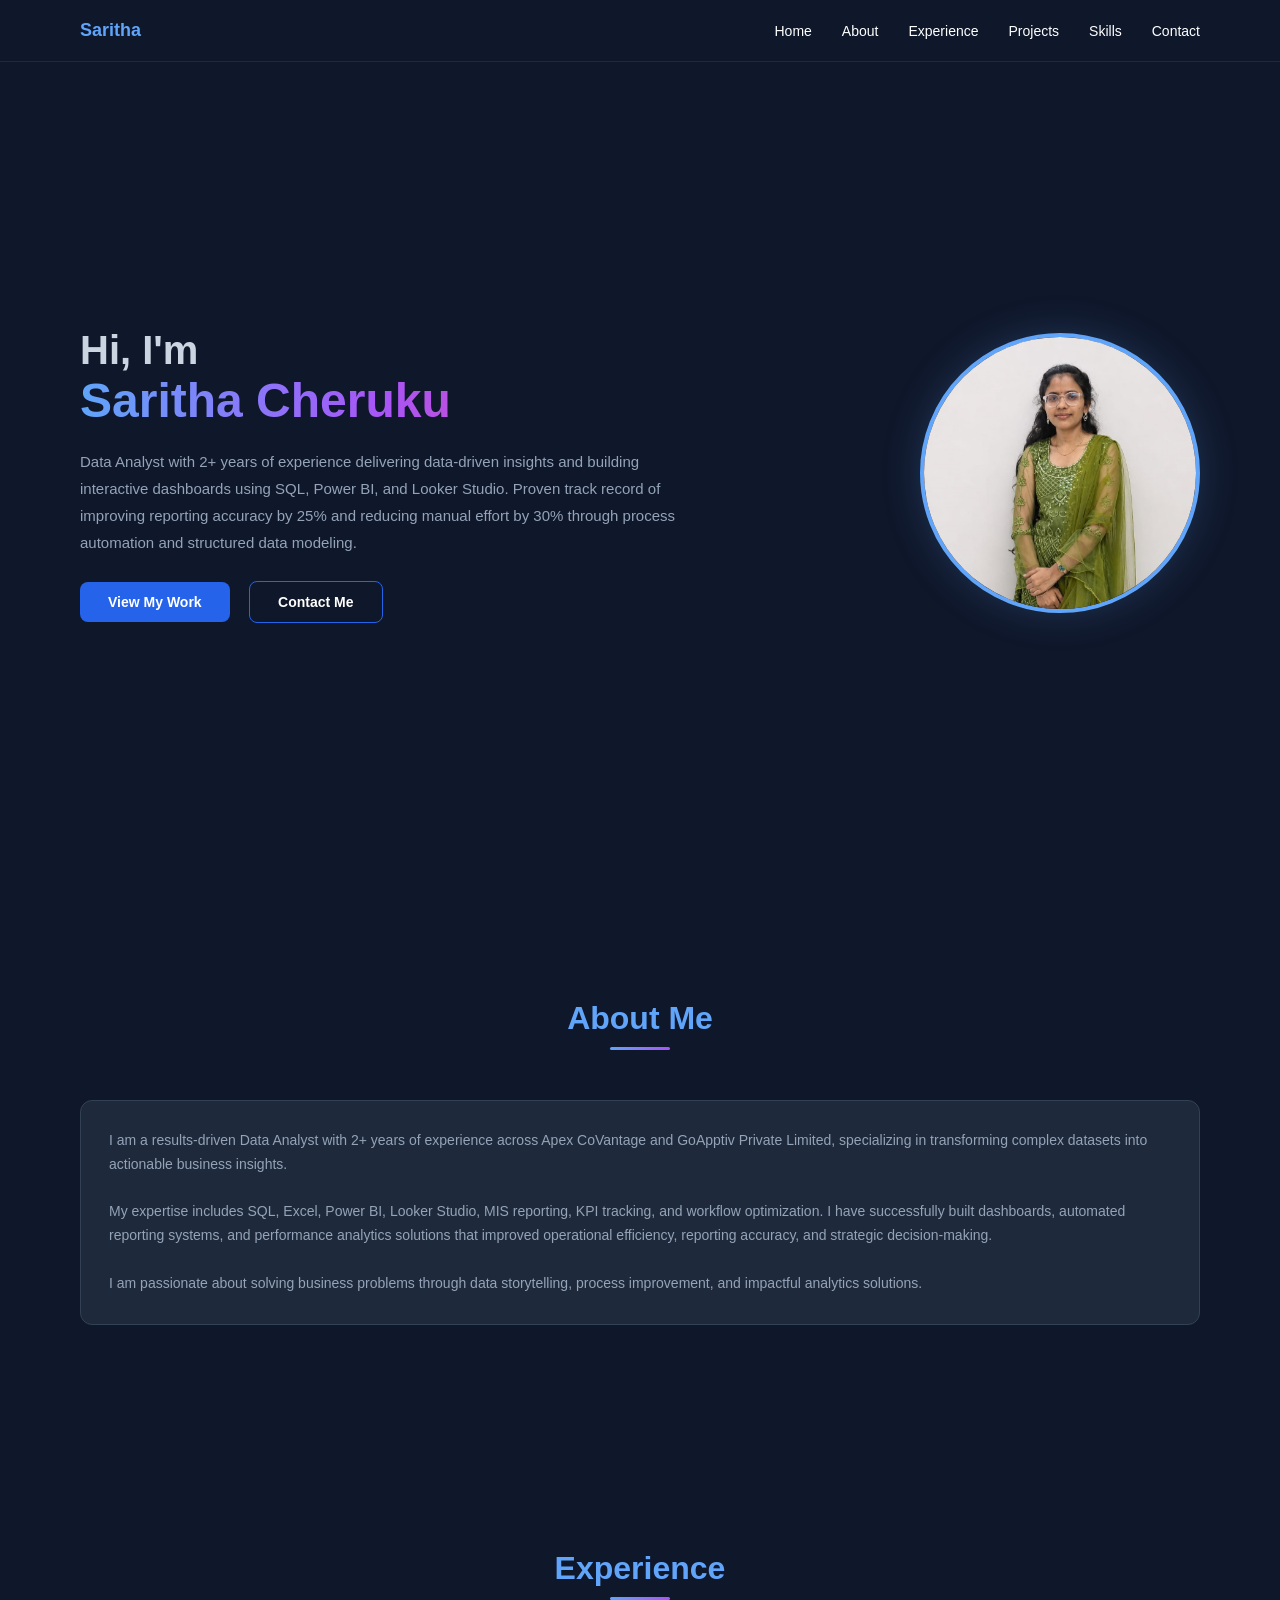
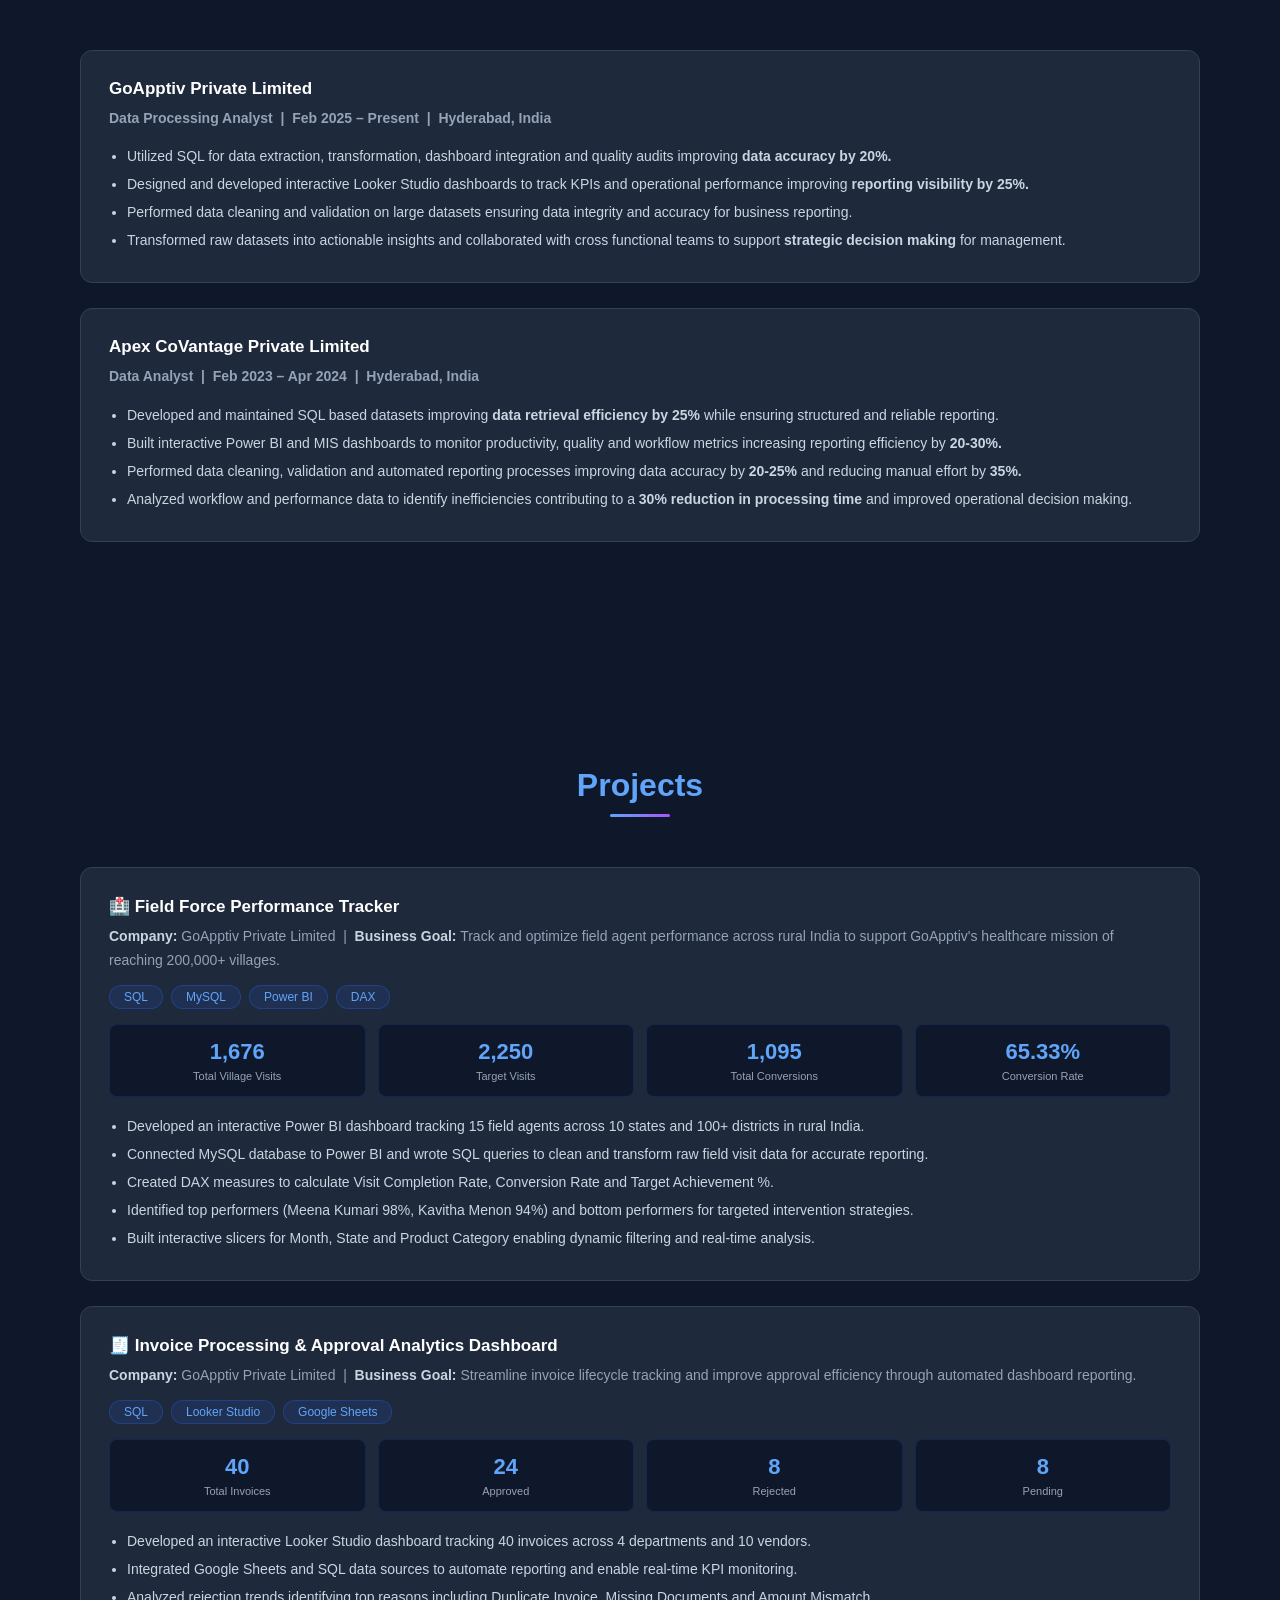
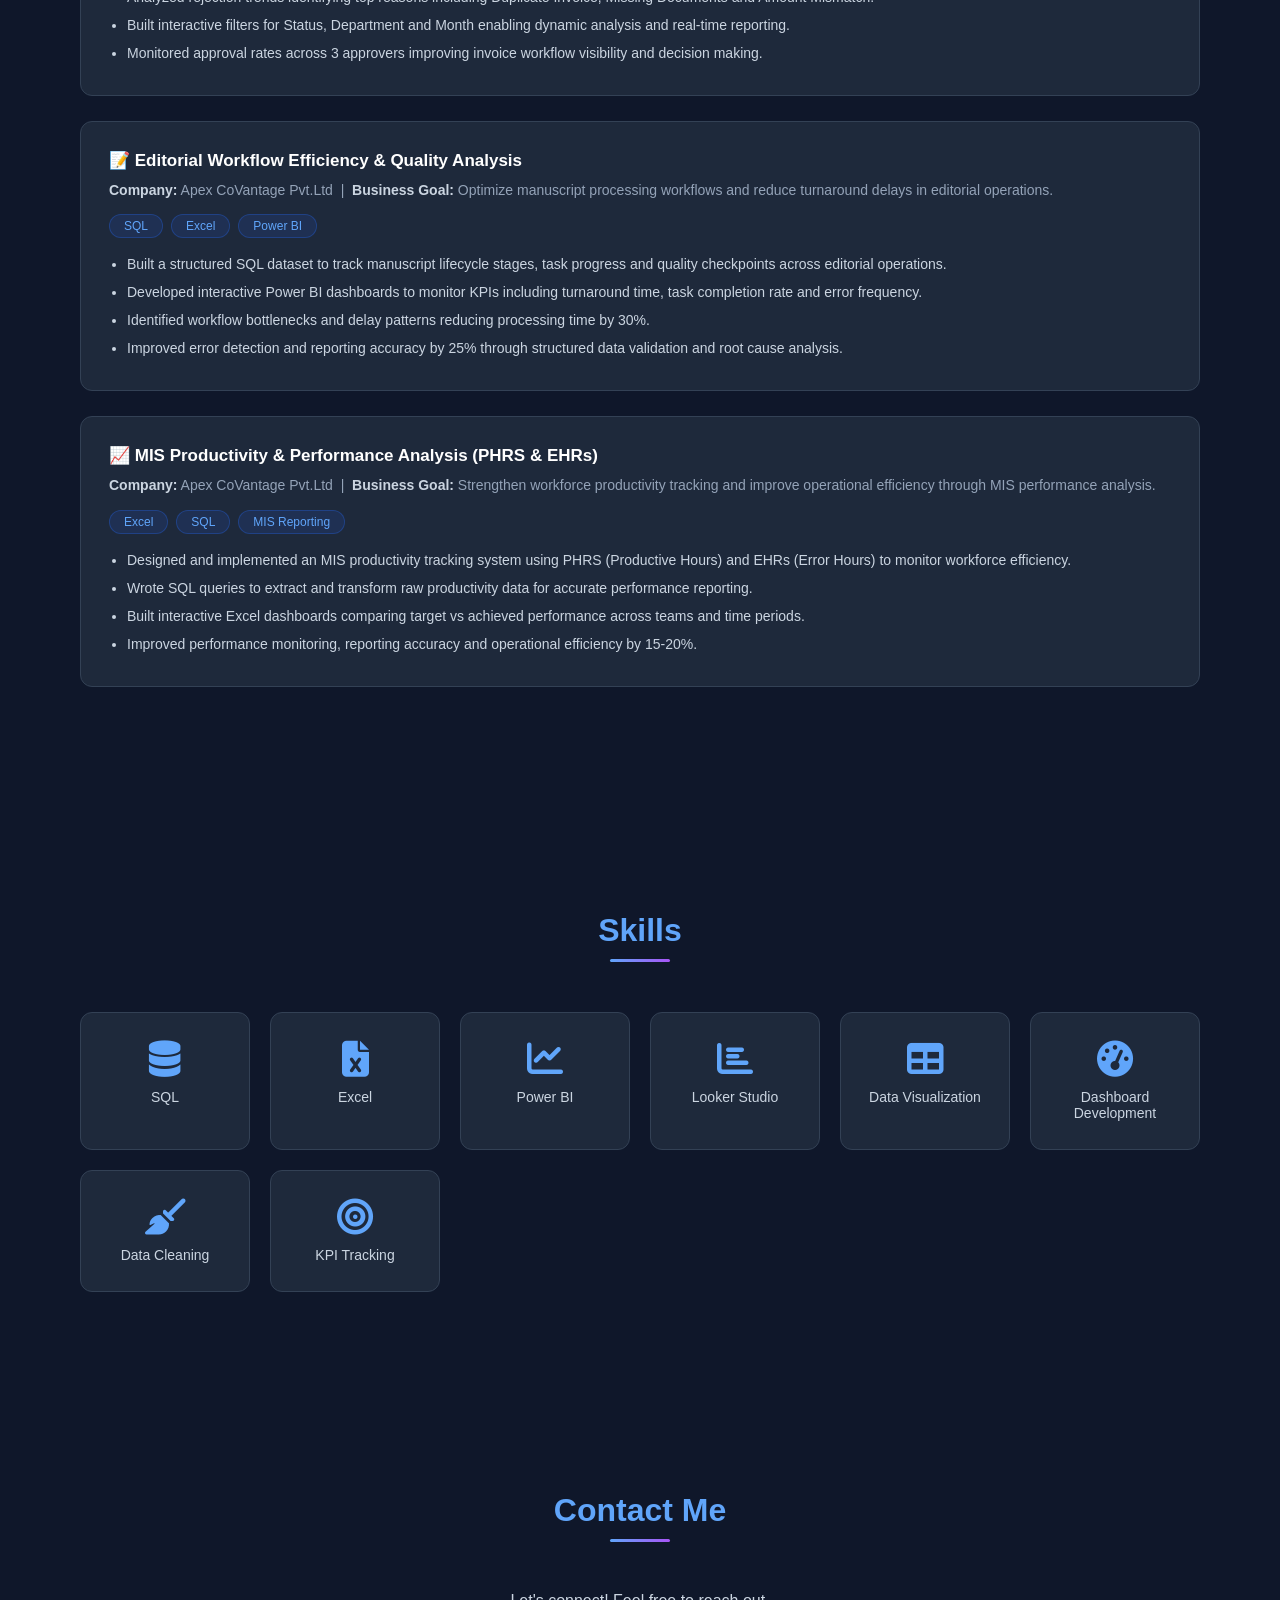
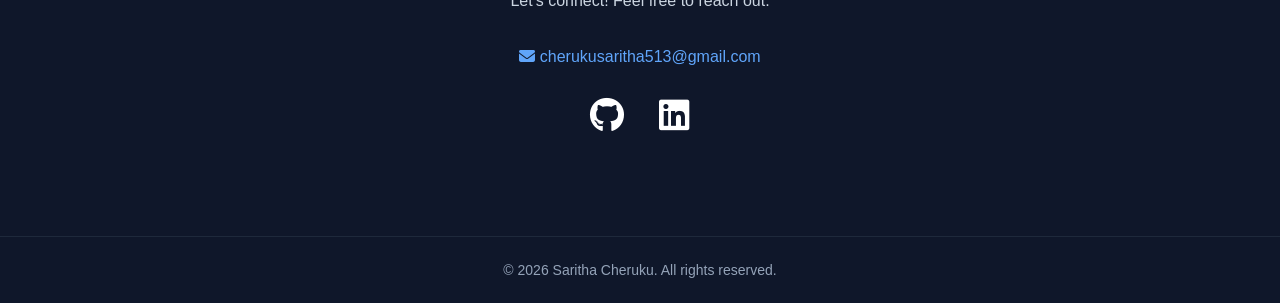
==== commit cdbef9a1: "Add files via upload" ====
--- a/index.html
+++ b/index.html
@@ -4,334 +4,70 @@
 <meta charset="UTF-8">
 <meta name="viewport" content="width=device-width, initial-scale=1.0">
 <title>Saritha Cheruku | Data Analyst</title>
-
-<!-- Font Awesome -->
 <link rel="stylesheet" href="https://cdnjs.cloudflare.com/ajax/libs/font-awesome/6.5.0/css/all.min.css">
-
 <style>
-*{
-    margin:0;
-    padding:0;
-    box-sizing:border-box;
-    font-family: 'Segoe UI', sans-serif;
-    scroll-behavior:smooth;
-}
-
-body{
-    background:#0f172a;
-    color:white;
-}
-
-/* NAVBAR */
-nav{
-    display:flex;
-    justify-content:space-between;
-    align-items:center;
-    padding:20px 80px;
-    position:fixed;
-    width:100%;
-    top:0;
-    background:#0f172a;
-    z-index:1000;
-    border-bottom:1px solid #1e293b;
-}
-
-nav ul{
-    list-style:none;
-    display:flex;
-    gap:30px;
-}
-
-nav a{
-    text-decoration:none;
-    color:white;
-    transition:.3s;
-}
-
-nav a:hover{
-    color:#60a5fa;
-}
-
-/* HERO */
-.hero{
-    display:flex;
-    justify-content:space-between;
-    align-items:center;
-    padding:150px 80px 100px;
-}
-
-.hero-text{
-    max-width:600px;
-}
-
-.hero-text h1{
-    font-size:40px;
-}
-
-.gradient-text{
-    font-size:48px;
-    font-weight:bold;
-    background:linear-gradient(90deg,#60a5fa,#a855f7,#ec4899);
-    -webkit-background-clip:text;
-    -webkit-text-fill-color:transparent;
-}
-
-.hero-text p{
-    margin:20px 0;
-    color:#cbd5e1;
-    line-height:1.8;
-}
-
-.buttons{
-    margin-top:20px;
-}
-
-.btn{
-    padding:12px 25px;
-    border-radius:6px;
-    text-decoration:none;
-    margin-right:15px;
-    transition:.3s;
-    display:inline-block;
-}
-
-.primary{
-    background:#2563eb;
-    color:white;
-}
-
-.primary:hover{
-    background:#1d4ed8;
-}
-
-.secondary{
-    border:1px solid #2563eb;
-    color:white;
-}
-
-.secondary:hover{
-    background:#2563eb;
-}
-
-.hero-image img{
-    width:280px;
-    height:280px;
-    border-radius:50%;
-    border:4px solid #60a5fa;
-    object-fit:cover;
-}
-
-/* SECTIONS */
-.section{
-    padding:100px 80px;
-}
-
-.section h2{
-    text-align:center;
-    margin-bottom:50px;
-    font-size:32px;
-    color:#60a5fa;
-}
-
-/* CARD */
-.card{
-    background:#1e293b;
-    padding:25px;
-    margin-bottom:25px;
-    border-radius:12px;
-    transition:.3s;
-    border:1px solid #334155;
-}
-
-.card:hover{
-    transform:translateY(-5px);
-    border-color:#2563eb44;
-}
-
-.card h3{
-    font-size:18px;
-    margin-bottom:10px;
-    color:white;
-}
-
-.card ul{
-    padding-left:18px;
-    color:#cbd5e1;
-    line-height:2;
-}
-
-/* PROJECT TAGS */
-.project-tags{
-    display:flex;
-    flex-wrap:wrap;
-    gap:8px;
-    margin:12px 0;
-}
-
-.tag{
-    background:#2563eb22;
-    border:1px solid #2563eb;
-    color:#60a5fa;
-    padding:4px 12px;
-    border-radius:20px;
-    font-size:12px;
-    font-weight:500;
-}
-
-/* KPI BOXES */
-.kpi-grid{
-    display:grid;
-    grid-template-columns:repeat(auto-fit,minmax(140px,1fr));
-    gap:12px;
-    margin:15px 0;
-}
-
-.kpi-box{
-    background:#0f172a;
-    border:1px solid #2563eb44;
-    border-radius:8px;
-    padding:14px;
-    text-align:center;
-}
-
-.kpi-box .kpi-value{
-    font-size:22px;
-    font-weight:bold;
-    color:#60a5fa;
-}
-
-.kpi-box .kpi-label{
-    font-size:11px;
-    color:#94a3b8;
-    margin-top:5px;
-}
-
-/* SKILLS */
-.skills-grid{
-    display:grid;
-    grid-template-columns:repeat(auto-fit,minmax(150px,1fr));
-    gap:25px;
-}
-
-.skill-card{
-    background:#1e293b;
-    padding:30px;
-    text-align:center;
-    border-radius:12px;
-    transition:.3s;
-    border:1px solid #334155;
-}
-
-.skill-card i{
-    font-size:40px;
-    margin-bottom:15px;
-    color:#60a5fa;
-}
-
-.skill-card p{
-    color:#cbd5e1;
-    font-weight:500;
-}
-
-.skill-card:hover{
-    background:#334155;
-    transform:translateY(-8px);
-    border-color:#2563eb44;
-}
-
-/* CONTACT */
-.contact{
-    text-align:center;
-}
-
-.contact p{
-    color:#cbd5e1;
-    font-size:16px;
-}
-
-.social-icons{
-    margin-top:30px;
-}
-
-.social-icons a{
-    color:white;
-    font-size:35px;
-    margin:0 15px;
-    transition:.3s;
-}
-
-.social-icons a:hover{
-    color:#60a5fa;
-}
-
-/* EMAIL LINK */
-.email-link{
-    display:inline-block;
-    margin-top:20px;
-    color:#60a5fa;
-    font-size:16px;
-    text-decoration:none;
-}
-
-.email-link:hover{
-    text-decoration:underline;
-}
-
-/* FOOTER */
-footer{
-    text-align:center;
-    padding:25px;
-    color:#94a3b8;
-    font-size:14px;
-    border-top:1px solid #1e293b;
-}
-
-/* ABOUT TEXT */
-.about-text{
-    color:#cbd5e1;
-    line-height:1.9;
-    font-size:15px;
-}
-
-/* EXPERIENCE ROLE */
-.role-title{
-    color:#60a5fa;
-    font-size:13px;
-    margin-bottom:12px;
-    font-weight:600;
-}
-
-/* RESPONSIVE */
+*{margin:0;padding:0;box-sizing:border-box;scroll-behavior:smooth;}
+body{background:#0f172a;color:white;font-family: 'Segoe UI', sans-serif;}
+nav{display:flex;justify-content:space-between;align-items:center;padding:20px 80px;position:fixed;width:100%;top:0;background:#0f172a;z-index:1000;border-bottom:1px solid #1e293b;}
+nav ul{list-style:none;display:flex;gap:30px;}
+nav a{text-decoration:none;color:white;transition:.3s;font-size:14px;}
+nav a:hover{color:#60a5fa;}
+.hero{display:flex;justify-content:space-between;align-items:center;padding:150px 80px 100px;min-height:100vh;}
+.hero-text{max-width:600px;}
+.hero-text h1{font-size:40px;color:#cbd5e1;}
+.gradient-text{font-size:48px;font-weight:bold;background:linear-gradient(90deg,#60a5fa,#a855f7,#ec4899);-webkit-background-clip:text;-webkit-text-fill-color:transparent;}
+.hero-text p{margin:20px 0;color:#94a3b8;line-height:1.8;font-size:15px;}
+.buttons{margin-top:25px;}
+.btn{padding:12px 28px;border-radius:8px;text-decoration:none;margin-right:15px;transition:.3s;display:inline-block;font-size:14px;font-weight:600;}
+.primary{background:#2563eb;color:white;}
+.primary:hover{background:#1d4ed8;transform:translateY(-2px);}
+.secondary{border:1px solid #2563eb;color:white;}
+.secondary:hover{background:#2563eb;transform:translateY(-2px);}
+.hero-image img{width:280px;height:280px;border-radius:50%;border:4px solid #60a5fa;object-fit:cover;box-shadow:0 0 40px #60a5fa33;}
+.section{padding:100px 80px;}
+.section-title{text-align:center;margin-bottom:50px;font-size:32px;color:#60a5fa;position:relative;}
+.section-title::after{content:'';display:block;width:60px;height:3px;background:linear-gradient(90deg,#60a5fa,#a855f7);margin:10px auto 0;border-radius:2px;}
+.card{background:#1e293b;padding:28px;margin-bottom:25px;border-radius:12px;transition:.3s;border:1px solid #334155;}
+.card:hover{transform:translateY(-5px);border-color:#2563eb55;box-shadow:0 10px 30px #00000033;}
+.card h3{font-size:17px;margin-bottom:8px;color:white;}
+.card ul{padding-left:18px;color:#cbd5e1;line-height:2;font-size:14px;}
+.card p{color:#94a3b8;line-height:1.7;font-size:14px;}
+.role-title{color:#60a5fa;font-size:13px;margin-bottom:12px;font-weight:600;}
+.project-tags{display:flex;flex-wrap:wrap;gap:8px;margin:12px 0;}
+.tag{background:#2563eb22;border:1px solid #2563eb55;color:#60a5fa;padding:4px 14px;border-radius:20px;font-size:12px;font-weight:500;}
+.kpi-grid{display:grid;grid-template-columns:repeat(auto-fit,minmax(130px,1fr));gap:12px;margin:15px 0;}
+.kpi-box{background:#0f172a;border:1px solid #2563eb33;border-radius:8px;padding:14px;text-align:center;transition:.3s;}
+.kpi-box:hover{border-color:#60a5fa55;transform:translateY(-3px);}
+.kpi-value{font-size:22px;font-weight:bold;color:#60a5fa;}
+.kpi-label{font-size:11px;color:#94a3b8;margin-top:5px;}
+.about-text{color:#cbd5e1;line-height:1.9;font-size:15px;}
+.skills-grid{display:grid;grid-template-columns:repeat(auto-fit,minmax(150px,1fr));gap:20px;}
+.skill-card{background:#1e293b;padding:28px 20px;text-align:center;border-radius:12px;transition:.3s;border:1px solid #334155;}
+.skill-card i{font-size:36px;margin-bottom:12px;color:#60a5fa;}
+.skill-card p{color:#cbd5e1;font-weight:500;font-size:14px;}
+.skill-card:hover{background:#334155;transform:translateY(-8px);border-color:#2563eb55;}
+.contact{text-align:center;}
+.contact p{color:#cbd5e1;font-size:16px;}
+.email-link{display:inline-block;margin-top:20px;color:#60a5fa;font-size:16px;text-decoration:none;}
+.email-link:hover{text-decoration:underline;}
+.social-icons{margin-top:30px;}
+.social-icons a{color:white;font-size:35px;margin:0 15px;transition:.3s;}
+.social-icons a:hover{color:#60a5fa;transform:translateY(-5px);}
+footer{text-align:center;padding:25px;color:#94a3b8;font-size:14px;border-top:1px solid #1e293b;}
 @media(max-width:900px){
-    .hero{
-        flex-direction:column;
-        text-align:center;
-        padding:120px 20px 80px;
-    }
-    .hero-image{
-        margin-top:40px;
-    }
-    nav{
-        padding:15px 20px;
-    }
-    nav ul{
-        gap:15px;
-    }
-    .section{
-        padding:80px 20px;
-    }
-    .kpi-grid{
-        grid-template-columns:repeat(2,1fr);
-    }
+    .hero{flex-direction:column;text-align:center;padding:120px 20px 80px;}
+    .hero-image{margin-top:40px;}
+    nav{padding:15px 20px;}
+    nav ul{gap:12px;}
+    .section{padding:80px 20px;}
+    .kpi-grid{grid-template-columns:repeat(2,1fr);}
 }
 </style>
 </head>
-
 <body>
 
-<!-- NAVBAR -->
 <nav>
-    <div><strong style="font-size:18px; color:#60a5fa;">Saritha</strong></div>
+    <div><strong style="font-size:18px;color:#60a5fa;">Saritha</strong></div>
     <ul>
         <li><a href="#home">Home</a></li>
         <li><a href="#about">About</a></li>
@@ -342,175 +78,128 @@
     </ul>
 </nav>
 
-<!-- HERO -->
 <section class="hero" id="home">
     <div class="hero-text">
         <h1>Hi, I'm</h1>
         <h2 class="gradient-text">Saritha Cheruku</h2>
-        <p>
-            Data Analyst with 2+ years of experience delivering data-driven insights
-            and building interactive dashboards using SQL, Power BI, and Looker Studio.
-            Proven track record of improving reporting accuracy by 25% and reducing
-            manual effort by 30% through process automation and structured data modeling.
-        </p>
+        <p>Data Analyst with 2+ years of experience delivering data-driven insights and building interactive dashboards using SQL, Power BI, and Looker Studio. Proven track record of improving reporting accuracy by 25% and reducing manual effort by 30% through process automation and structured data modeling.</p>
         <div class="buttons">
             <a href="#projects" class="btn primary">View My Work</a>
             <a href="#contact" class="btn secondary">Contact Me</a>
         </div>
     </div>
-
     <div class="hero-image">
         <img src="Profile.jpeg" alt="Saritha Profile">
     </div>
 </section>
 
-<!-- ABOUT -->
 <section class="section" id="about">
-    <h2>About Me</h2>
+    <h2 class="section-title">About Me</h2>
     <div class="card">
         <p class="about-text">
-            I am a results-driven Data Analyst with 2+ years of experience across Apex CoVantage
-            and GoApptiv Private Limited, specializing in transforming complex datasets into
-            actionable business insights.
-            <br><br>
-            My expertise includes SQL, Excel, Power BI, Looker Studio, MIS reporting, KPI tracking,
-            and workflow optimization. I have successfully built dashboards, automated reporting systems,
-            and performance analytics solutions that improved operational efficiency, reporting accuracy,
-            and strategic decision-making.
-            <br><br>
-            I am passionate about solving business problems through data storytelling, process improvement,
-            and impactful analytics solutions.
+            I am a results-driven Data Analyst with 2+ years of experience across Apex CoVantage and GoApptiv Private Limited, specializing in transforming complex datasets into actionable business insights.<br><br>
+            My expertise includes SQL, Excel, Power BI, Looker Studio, MIS reporting, KPI tracking, and workflow optimization. I have successfully built dashboards, automated reporting systems, and performance analytics solutions that improved operational efficiency, reporting accuracy, and strategic decision-making.<br><br>
+            I am passionate about solving business problems through data storytelling, process improvement, and impactful analytics solutions.
         </p>
     </div>
 </section>
 
-<!-- EXPERIENCE -->
 <section class="section" id="experience">
-    <h2>Experience</h2>
-
+    <h2 class="section-title">Experience</h2>
     <div class="card">
         <h3>GoApptiv Private Limited</h3>
         <p class="role-title">Data Processing Analyst &nbsp;|&nbsp; Feb 2025 – Present &nbsp;|&nbsp; Hyderabad, India</p>
         <ul>
-            <li>Collaborate with stakeholders to understand business needs and translate them into structured reporting solutions.</li>
-            <li>Design and develop interactive Looker Studio dashboards to track KPIs and operational performance, improving reporting visibility by 25%.</li>
-            <li>Perform SQL-based data extraction, transformation, and validation to ensure data accuracy by 20%.</li>
-            <li>Conduct periodic quality audits to identify process gaps and improve data reliability.</li>
-            <li>Transform raw datasets into actionable insights to support strategic decision-making.</li>
-        </ul>
-    </div>
-
+            <li>Utilized SQL for data extraction, transformation, dashboard integration and quality audits improving <strong>data accuracy by 20%.</strong></li>
+            <li>Designed and developed interactive Looker Studio dashboards to track KPIs and operational performance improving <strong>reporting visibility by 25%.</strong></li>
+            <li>Performed data cleaning and validation on large datasets ensuring data integrity and accuracy for business reporting.</li>
+            <li>Transformed raw datasets into actionable insights and collaborated with cross functional teams to support <strong>strategic decision making</strong> for management.</li>
+        </ul>
+    </div>
     <div class="card">
         <h3>Apex CoVantage Private Limited</h3>
         <p class="role-title">Data Analyst &nbsp;|&nbsp; Feb 2023 – Apr 2024 &nbsp;|&nbsp; Hyderabad, India</p>
         <ul>
-            <li>Developed interactive Power BI dashboards to monitor productivity, workflow efficiency, and quality metrics, increasing tracking efficiency by 20-30%.</li>
-            <li>Streamlined reporting processes by automating recurring reports, reducing manual effort by 35%.</li>
-            <li>Implemented data validation techniques to improve reporting accuracy by 20-25%.</li>
-            <li>Analyzed operational data using SQL and Excel to identify bottlenecks, contributing to a 30% reduction in processing time.</li>
-            <li>Collaborated with cross-functional teams to improve reporting processes and support data-driven decisions.</li>
-        </ul>
-    </div>
-</section>
-
-<!-- PROJECTS -->
+            <li>Developed and maintained SQL based datasets improving <strong>data retrieval efficiency by 25%</strong> while ensuring structured and reliable reporting.</li>
+            <li>Built interactive Power BI and MIS dashboards to monitor productivity, quality and workflow metrics increasing reporting efficiency by <strong>20-30%.</strong></li>
+            <li>Performed data cleaning, validation and automated reporting processes improving data accuracy by <strong>20-25%</strong> and reducing manual effort by <strong>35%.</strong></li>
+            <li>Analyzed workflow and performance data to identify inefficiencies contributing to a <strong>30% reduction in processing time</strong> and improved operational decision making.</li>
+        </ul>
+    </div>
+</section>
+
 <section class="section" id="projects">
-    <h2>Projects</h2>
-
-    <!-- Project 1: Field Force Performance Tracker -->
+    <h2 class="section-title">Projects</h2>
     <div class="card">
         <h3>🏥 Field Force Performance Tracker</h3>
-        <p style="color:#94a3b8; margin:8px 0; line-height:1.6;">
-            <strong style="color:#cbd5e1;">Business Goal:</strong>
-            Track and optimize field agent performance across rural India to support GoApptiv's
-            healthcare mission of reaching 200,000+ villages across 27 states.
-        </p>
-
-        <div class="project-tags">
-            <span class="tag">SQL</span>
-            <span class="tag">MySQL</span>
-            <span class="tag">Power BI</span>
-            <span class="tag">DAX</span>
-        </div>
-
+        <p style="margin:8px 0;"><strong style="color:#cbd5e1;">Company:</strong> GoApptiv Private Limited &nbsp;|&nbsp; <strong style="color:#cbd5e1;">Business Goal:</strong> Track and optimize field agent performance across rural India to support GoApptiv's healthcare mission of reaching 200,000+ villages.</p>
+        <div class="project-tags">
+            <span class="tag">SQL</span><span class="tag">MySQL</span><span class="tag">Power BI</span><span class="tag">DAX</span>
+        </div>
         <div class="kpi-grid">
-            <div class="kpi-box">
-                <div class="kpi-value">1,676</div>
-                <div class="kpi-label">Total Village Visits</div>
-            </div>
-            <div class="kpi-box">
-                <div class="kpi-value">2,250</div>
-                <div class="kpi-label">Target Visits</div>
-            </div>
-            <div class="kpi-box">
-                <div class="kpi-value">1,095</div>
-                <div class="kpi-label">Total Conversions</div>
-            </div>
-            <div class="kpi-box">
-                <div class="kpi-value">65.33%</div>
-                <div class="kpi-label">Conversion Rate</div>
-            </div>
-        </div>
-
+            <div class="kpi-box"><div class="kpi-value">1,676</div><div class="kpi-label">Total Village Visits</div></div>
+            <div class="kpi-box"><div class="kpi-value">2,250</div><div class="kpi-label">Target Visits</div></div>
+            <div class="kpi-box"><div class="kpi-value">1,095</div><div class="kpi-label">Total Conversions</div></div>
+            <div class="kpi-box"><div class="kpi-value">65.33%</div><div class="kpi-label">Conversion Rate</div></div>
+        </div>
         <ul style="margin-top:12px;">
             <li>Developed an interactive Power BI dashboard tracking 15 field agents across 10 states and 100+ districts in rural India.</li>
             <li>Connected MySQL database to Power BI and wrote SQL queries to clean and transform raw field visit data for accurate reporting.</li>
-            <li>Created DAX measures to calculate Visit Completion Rate, Conversion Rate, and Target Achievement %.</li>
+            <li>Created DAX measures to calculate Visit Completion Rate, Conversion Rate and Target Achievement %.</li>
             <li>Identified top performers (Meena Kumari 98%, Kavitha Menon 94%) and bottom performers for targeted intervention strategies.</li>
-            <li>Built interactive slicers for Month, State, and Product Category enabling dynamic filtering and real-time analysis.</li>
-            <li>Monthly trend analysis showed consistent performance improvement from January to March across all regions.</li>
-        </ul>
-    </div>
-
-    <!-- Project 2: Editorial Workflow -->
+            <li>Built interactive slicers for Month, State and Product Category enabling dynamic filtering and real-time analysis.</li>
+        </ul>
+    </div>
+    <div class="card">
+        <h3>🧾 Invoice Processing & Approval Analytics Dashboard</h3>
+        <p style="margin:8px 0;"><strong style="color:#cbd5e1;">Company:</strong> GoApptiv Private Limited &nbsp;|&nbsp; <strong style="color:#cbd5e1;">Business Goal:</strong> Streamline invoice lifecycle tracking and improve approval efficiency through automated dashboard reporting.</p>
+        <div class="project-tags">
+            <span class="tag">SQL</span><span class="tag">Looker Studio</span><span class="tag">Google Sheets</span>
+        </div>
+        <div class="kpi-grid">
+            <div class="kpi-box"><div class="kpi-value">40</div><div class="kpi-label">Total Invoices</div></div>
+            <div class="kpi-box"><div class="kpi-value">24</div><div class="kpi-label">Approved</div></div>
+            <div class="kpi-box"><div class="kpi-value">8</div><div class="kpi-label">Rejected</div></div>
+            <div class="kpi-box"><div class="kpi-value">8</div><div class="kpi-label">Pending</div></div>
+        </div>
+        <ul style="margin-top:12px;">
+            <li>Developed an interactive Looker Studio dashboard tracking 40 invoices across 4 departments and 10 vendors.</li>
+            <li>Integrated Google Sheets and SQL data sources to automate reporting and enable real-time KPI monitoring.</li>
+            <li>Analyzed rejection trends identifying top reasons including Duplicate Invoice, Missing Documents and Amount Mismatch.</li>
+            <li>Built interactive filters for Status, Department and Month enabling dynamic analysis and real-time reporting.</li>
+            <li>Monitored approval rates across 3 approvers improving invoice workflow visibility and decision making.</li>
+        </ul>
+    </div>
     <div class="card">
         <h3>📝 Editorial Workflow Efficiency & Quality Analysis</h3>
-        <p style="color:#94a3b8; margin:8px 0; line-height:1.6;">
-            <strong style="color:#cbd5e1;">Business Goal:</strong>
-            Optimize manuscript processing workflows and reduce turnaround delays in editorial operations.
-        </p>
-
-        <div class="project-tags">
-            <span class="tag">SQL</span>
-            <span class="tag">Excel</span>
-            <span class="tag">Power BI</span>
-        </div>
-
-        <ul style="margin-top:12px;">
-            <li>Built structured SQL datasets to track manuscript lifecycle stages, task progress, and quality checkpoints.</li>
-            <li>Developed interactive Power BI dashboards to monitor KPIs such as turnaround time, task completion, and error frequency.</li>
-            <li>Identified workflow bottlenecks and delay patterns, reducing processing time by 30%.</li>
-            <li>Improved error detection and reporting accuracy by 25% through structured data validation.</li>
-        </ul>
-    </div>
-
-    <!-- Project 3: MIS -->
+        <p style="margin:8px 0;"><strong style="color:#cbd5e1;">Company:</strong> Apex CoVantage Pvt.Ltd &nbsp;|&nbsp; <strong style="color:#cbd5e1;">Business Goal:</strong> Optimize manuscript processing workflows and reduce turnaround delays in editorial operations.</p>
+        <div class="project-tags">
+            <span class="tag">SQL</span><span class="tag">Excel</span><span class="tag">Power BI</span>
+        </div>
+        <ul style="margin-top:12px;">
+            <li>Built a structured SQL dataset to track manuscript lifecycle stages, task progress and quality checkpoints across editorial operations.</li>
+            <li>Developed interactive Power BI dashboards to monitor KPIs including turnaround time, task completion rate and error frequency.</li>
+            <li>Identified workflow bottlenecks and delay patterns reducing processing time by 30%.</li>
+            <li>Improved error detection and reporting accuracy by 25% through structured data validation and root cause analysis.</li>
+        </ul>
+    </div>
     <div class="card">
         <h3>📈 MIS Productivity & Performance Analysis (PHRS & EHRs)</h3>
-        <p style="color:#94a3b8; margin:8px 0; line-height:1.6;">
-            <strong style="color:#cbd5e1;">Business Goal:</strong>
-            Strengthen workforce productivity tracking and improve operational efficiency through MIS performance analysis.
-        </p>
-
-        <div class="project-tags">
-            <span class="tag">Excel</span>
-            <span class="tag">SQL</span>
-            <span class="tag">MIS Reporting</span>
-        </div>
-
-        <ul style="margin-top:12px;">
-            <li>Designed and implemented an MIS productivity tracking system using PHRS (Productive Hours) and EHRs (Error Hours).</li>
-            <li>Built Excel dashboards to compare target vs achieved productivity, monitor efficiency gaps, and track quality losses.</li>
-            <li>Analyzed underperformance trends to identify productivity bottlenecks and optimize resource allocation.</li>
-            <li>Improved performance monitoring, reporting accuracy, and operational efficiency by 15–20%.</li>
-        </ul>
-    </div>
-
-</section>
-
-<!-- SKILLS -->
+        <p style="margin:8px 0;"><strong style="color:#cbd5e1;">Company:</strong> Apex CoVantage Pvt.Ltd &nbsp;|&nbsp; <strong style="color:#cbd5e1;">Business Goal:</strong> Strengthen workforce productivity tracking and improve operational efficiency through MIS performance analysis.</p>
+        <div class="project-tags">
+            <span class="tag">Excel</span><span class="tag">SQL</span><span class="tag">MIS Reporting</span>
+        </div>
+        <ul style="margin-top:12px;">
+            <li>Designed and implemented an MIS productivity tracking system using PHRS (Productive Hours) and EHRs (Error Hours) to monitor workforce efficiency.</li>
+            <li>Wrote SQL queries to extract and transform raw productivity data for accurate performance reporting.</li>
+            <li>Built interactive Excel dashboards comparing target vs achieved performance across teams and time periods.</li>
+            <li>Improved performance monitoring, reporting accuracy and operational efficiency by 15-20%.</li>
+        </ul>
+    </div>
+</section>
+
 <section class="section" id="skills">
-    <h2>Skills</h2>
+    <h2 class="section-title">Skills</h2>
     <div class="skills-grid">
         <div class="skill-card"><i class="fas fa-database"></i><p>SQL</p></div>
         <div class="skill-card"><i class="fas fa-file-excel"></i><p>Excel</p></div>
@@ -523,28 +212,20 @@
     </div>
 </section>
 
-<!-- CONTACT -->
 <section class="section contact" id="contact">
-    <h2>Contact Me</h2>
+    <h2 class="section-title">Contact Me</h2>
     <p>Let's connect! Feel free to reach out.</p>
     <br>
     <a href="mailto:cherukusaritha513@gmail.com" class="email-link">
         <i class="fas fa-envelope"></i> cherukusaritha513@gmail.com
     </a>
-
     <div class="social-icons">
-        <a href="https://github.com/Saritha-Cheruku" target="_blank" title="GitHub">
-            <i class="fab fa-github"></i>
-        </a>
-        <a href="https://www.linkedin.com/in/saritha-cheruku-7a8979227" target="_blank" title="LinkedIn">
-            <i class="fab fa-linkedin"></i>
-        </a>
-    </div>
-</section>
-
-<footer>
-    © 2026 Saritha Cheruku. All rights reserved.
-</footer>
+        <a href="https://github.com/Saritha-Cheruku" target="_blank"><i class="fab fa-github"></i></a>
+        <a href="https://www.linkedin.com/in/saritha-cheruku-7a8979227" target="_blank"><i class="fab fa-linkedin"></i></a>
+    </div>
+</section>
+
+<footer>© 2026 Saritha Cheruku. All rights reserved.</footer>
 
 </body>
-</html>
+</html>
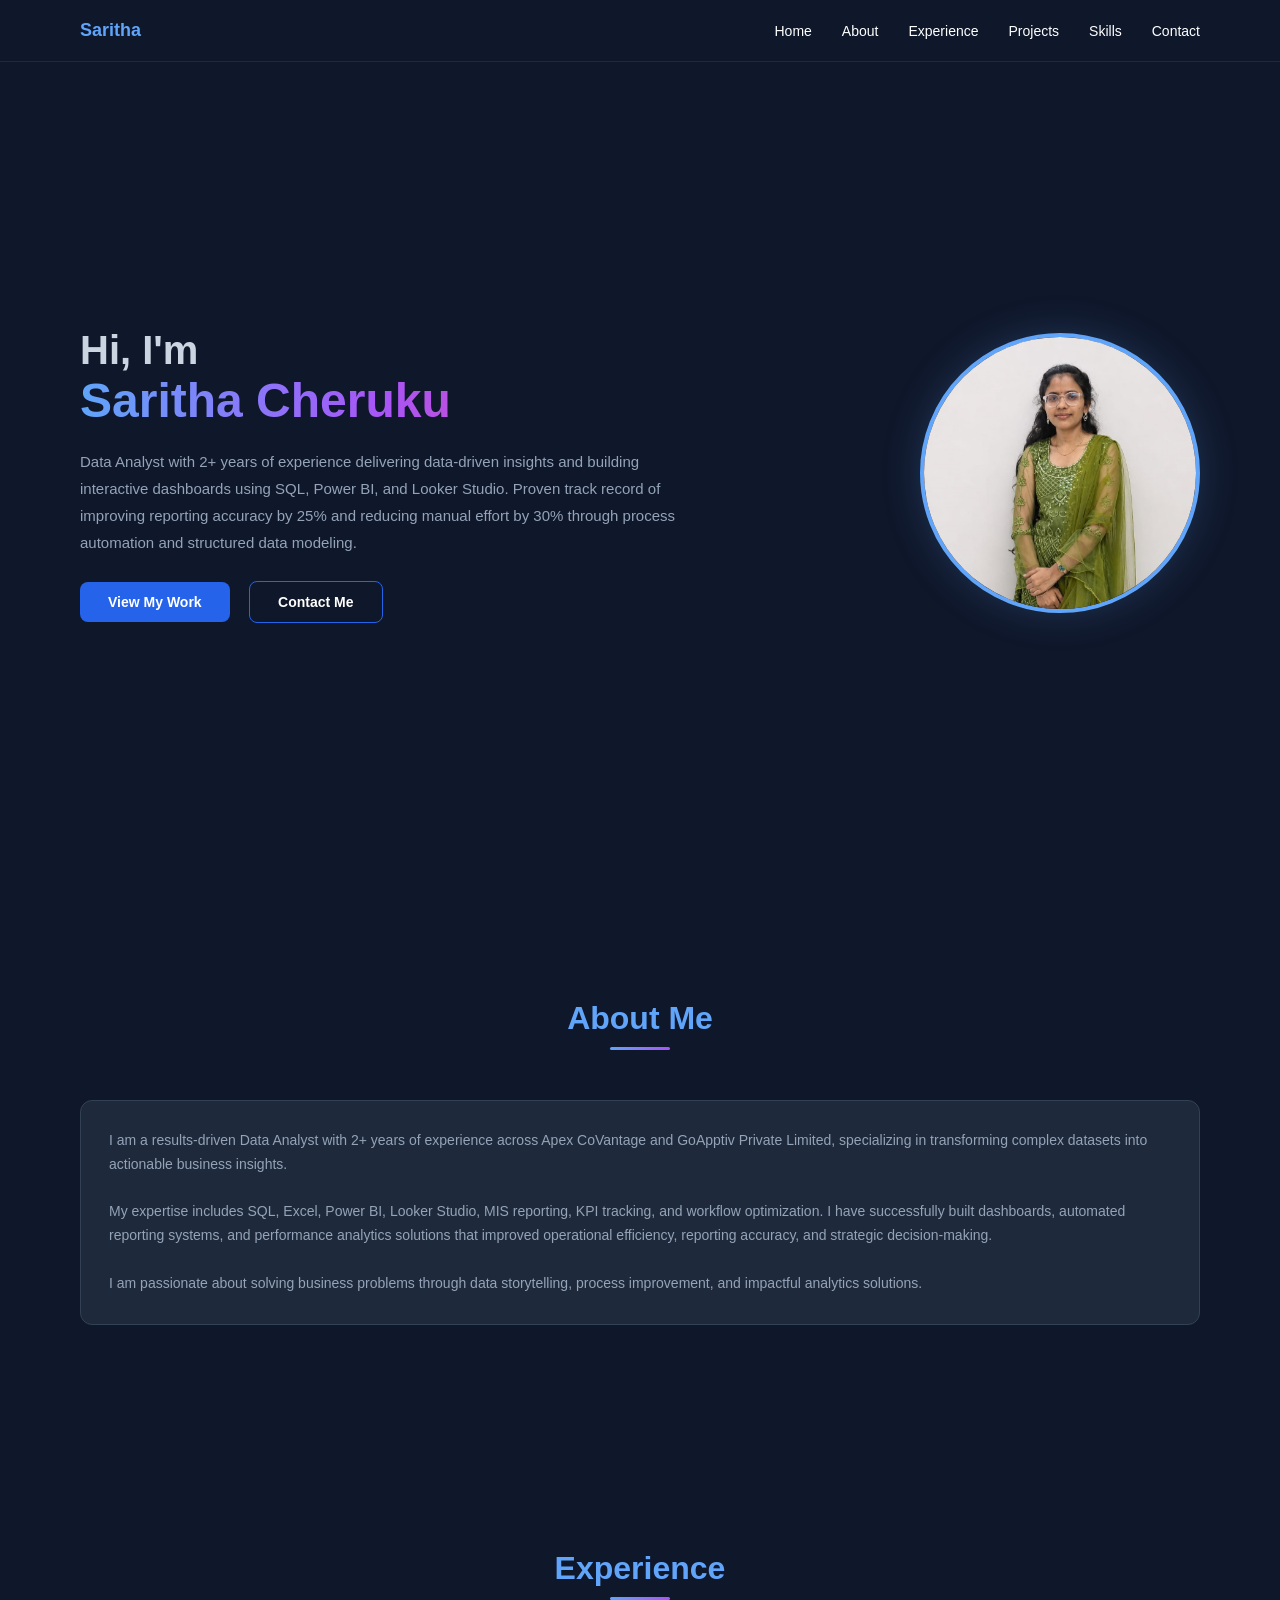
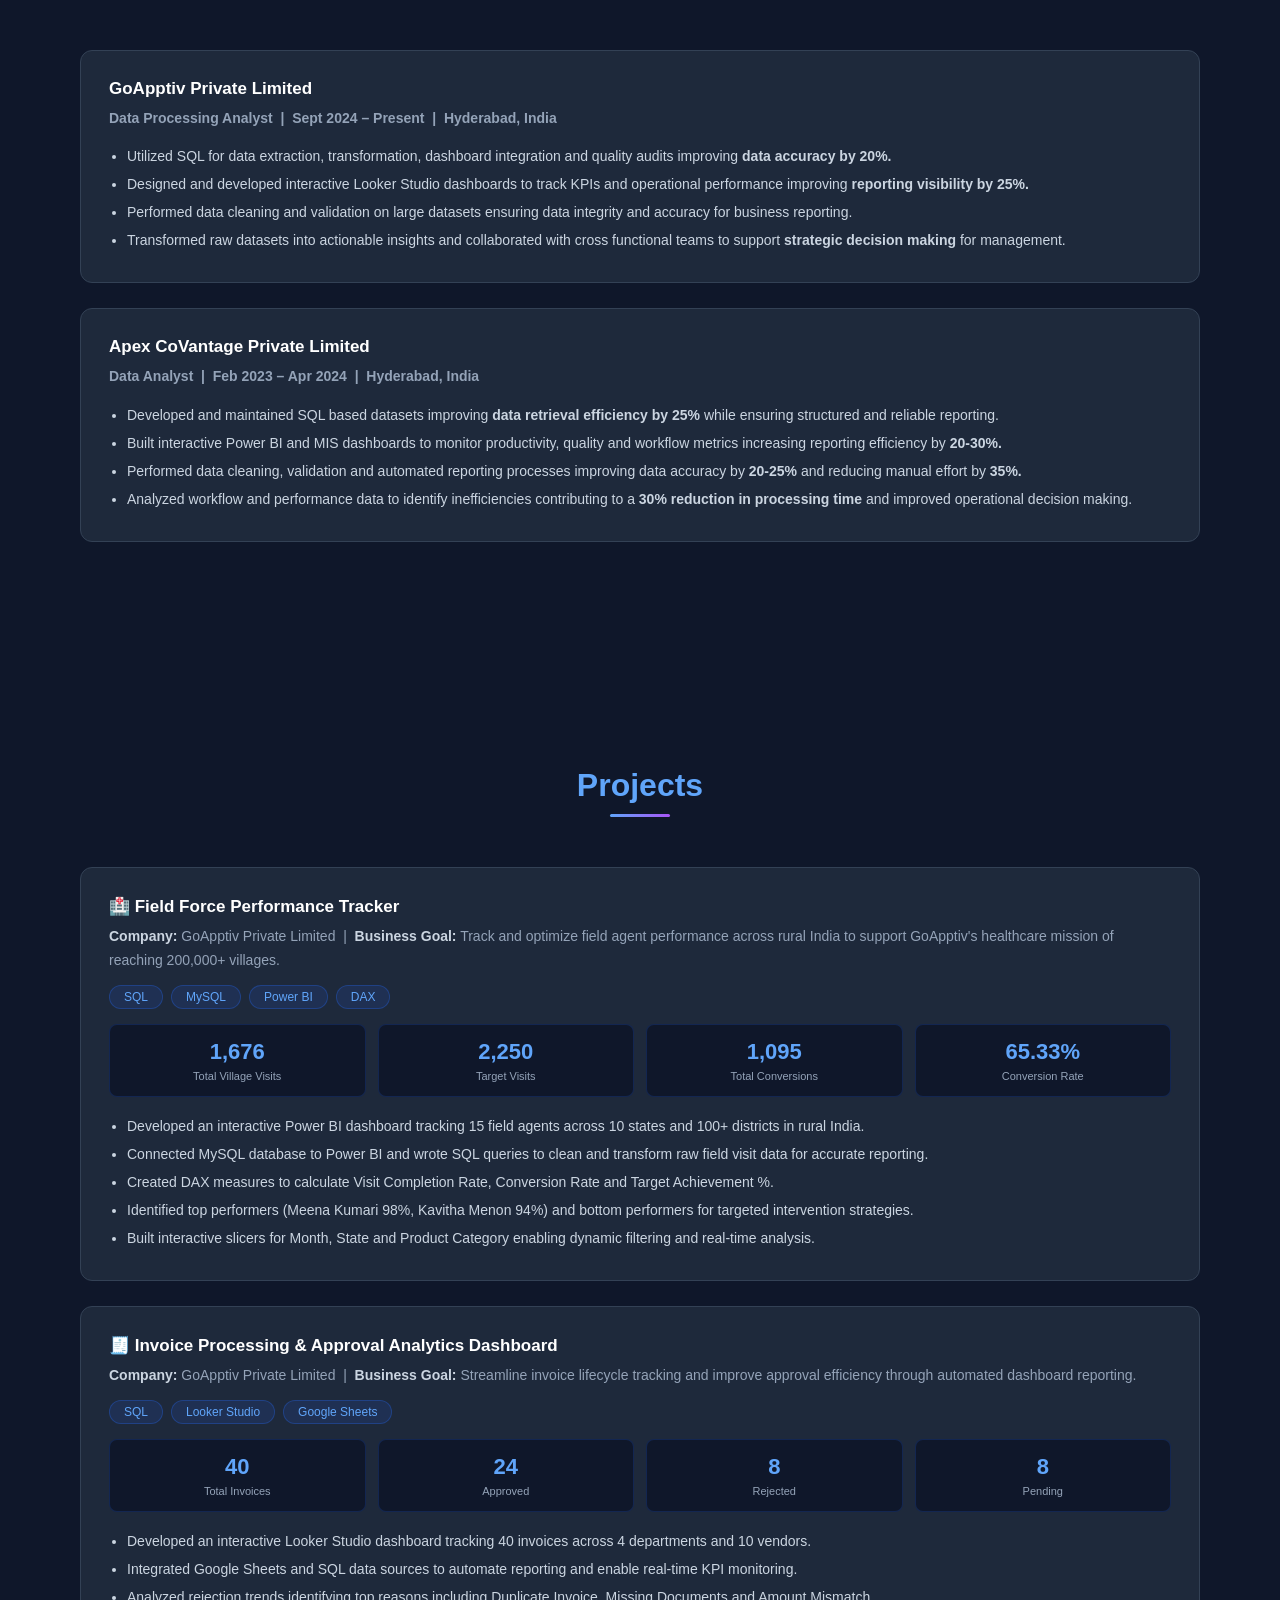
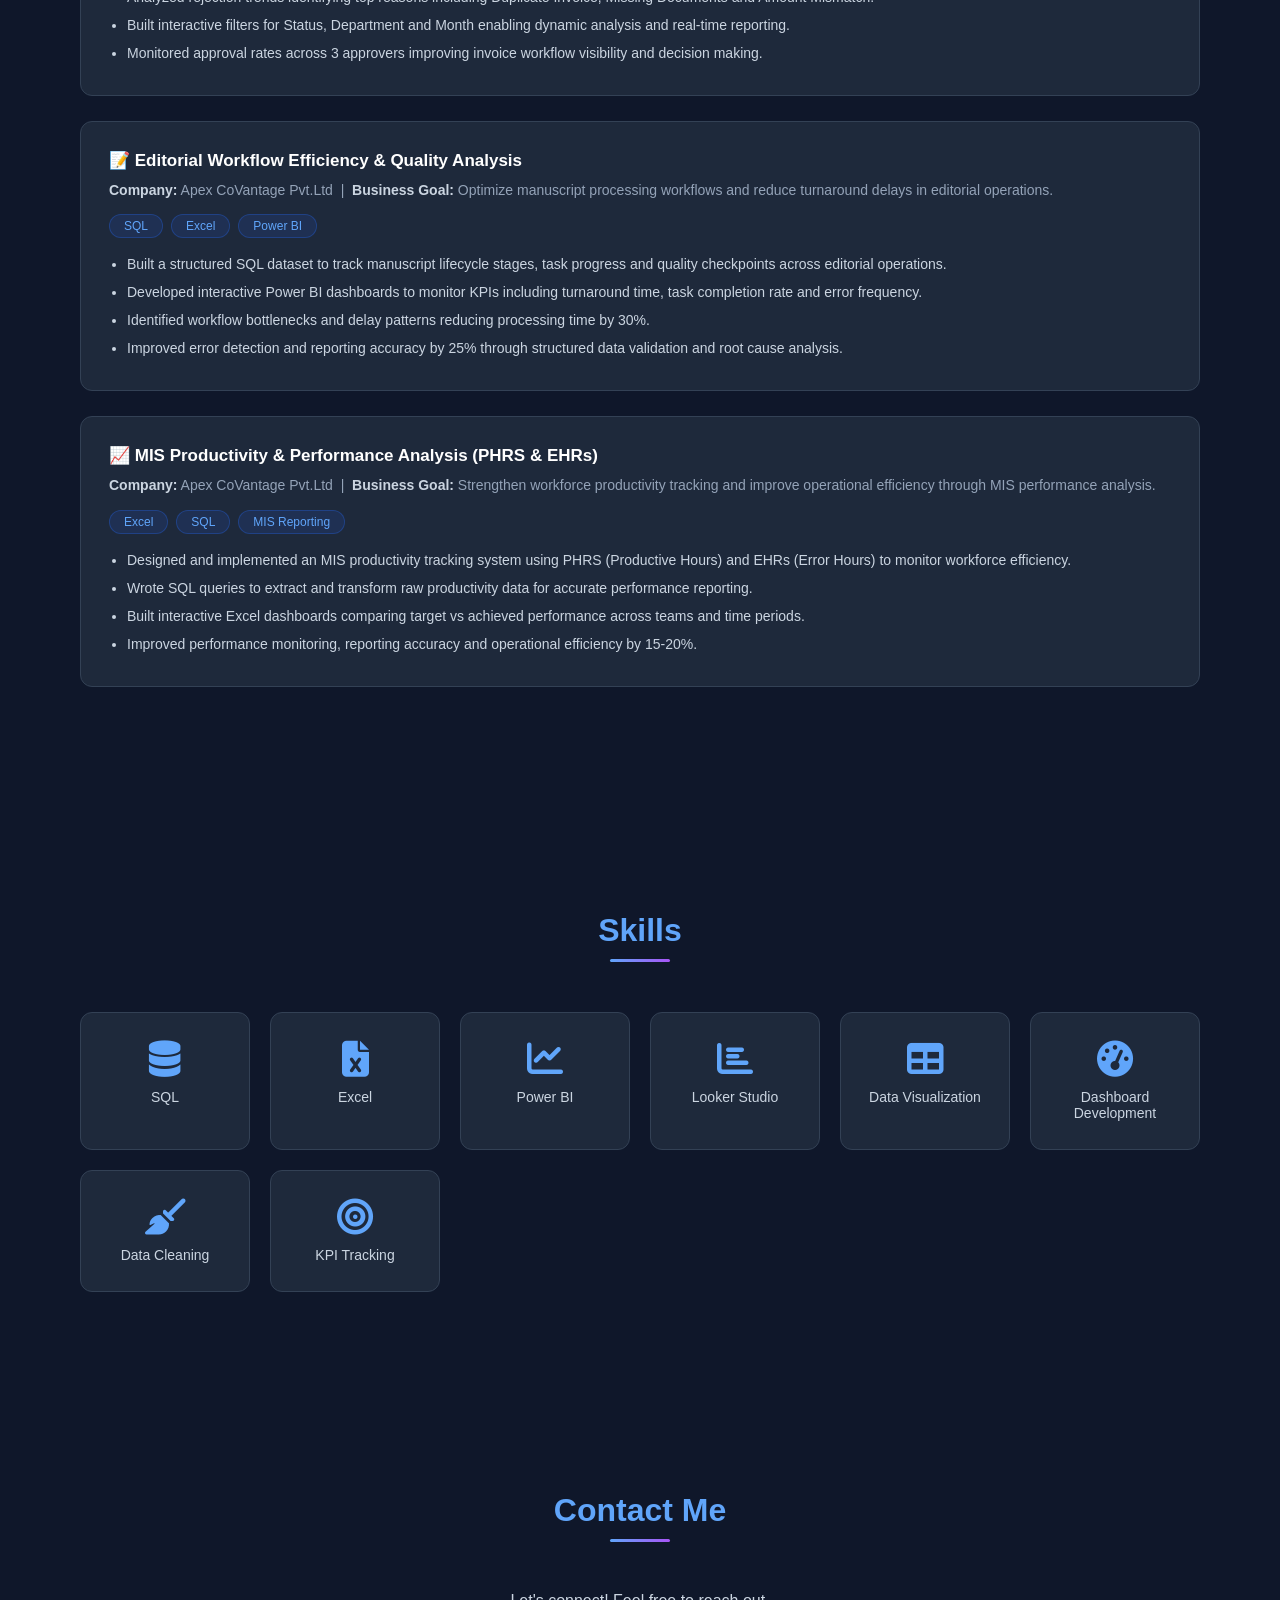
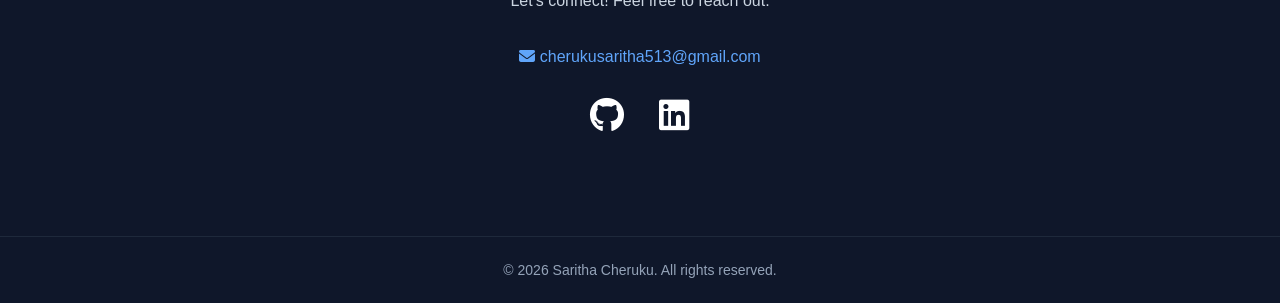
==== commit 6737b265: "Add files via upload" ====
--- a/index.html
+++ b/index.html
@@ -108,7 +108,7 @@
     <h2 class="section-title">Experience</h2>
     <div class="card">
         <h3>GoApptiv Private Limited</h3>
-        <p class="role-title">Data Processing Analyst &nbsp;|&nbsp; Feb 2025 – Present &nbsp;|&nbsp; Hyderabad, India</p>
+        <p class="role-title">Data Processing Analyst &nbsp;|&nbsp; Sept 2024 – Present &nbsp;|&nbsp; Hyderabad, India</p>
         <ul>
             <li>Utilized SQL for data extraction, transformation, dashboard integration and quality audits improving <strong>data accuracy by 20%.</strong></li>
             <li>Designed and developed interactive Looker Studio dashboards to track KPIs and operational performance improving <strong>reporting visibility by 25%.</strong></li>
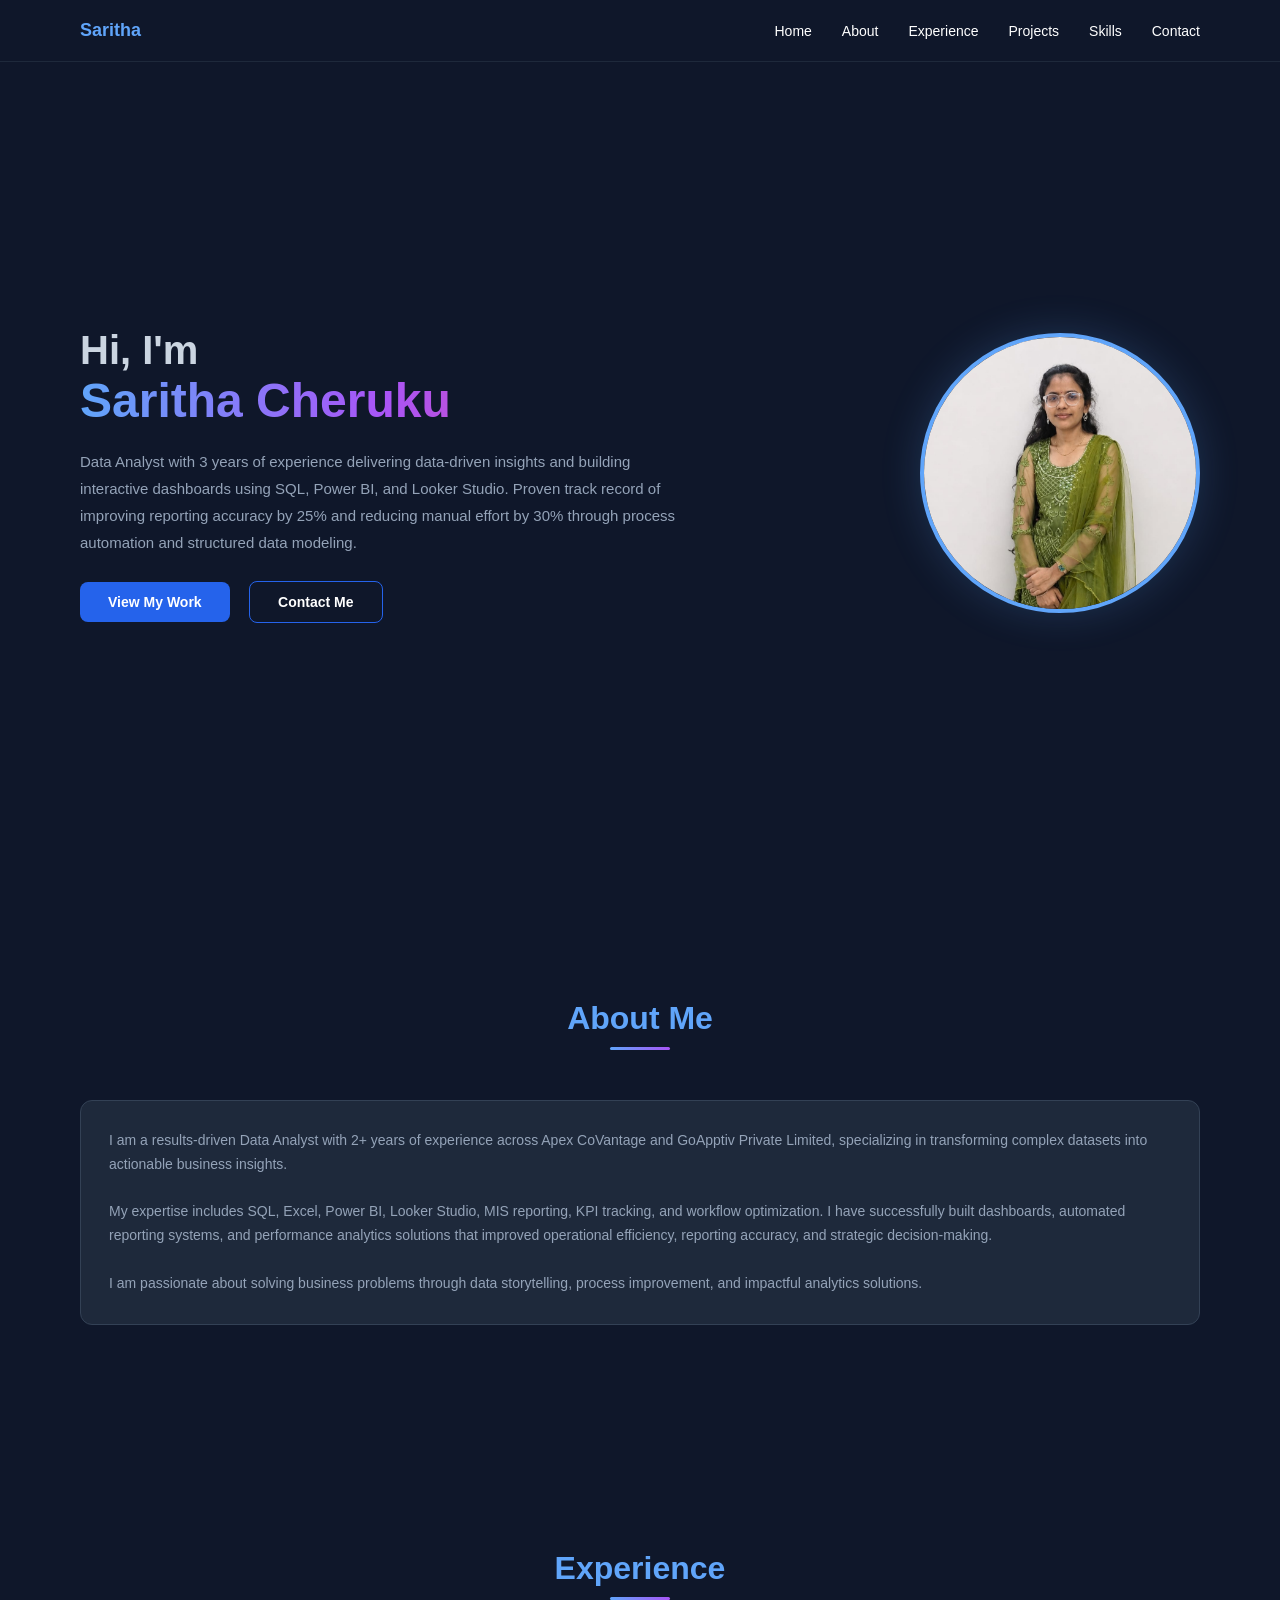
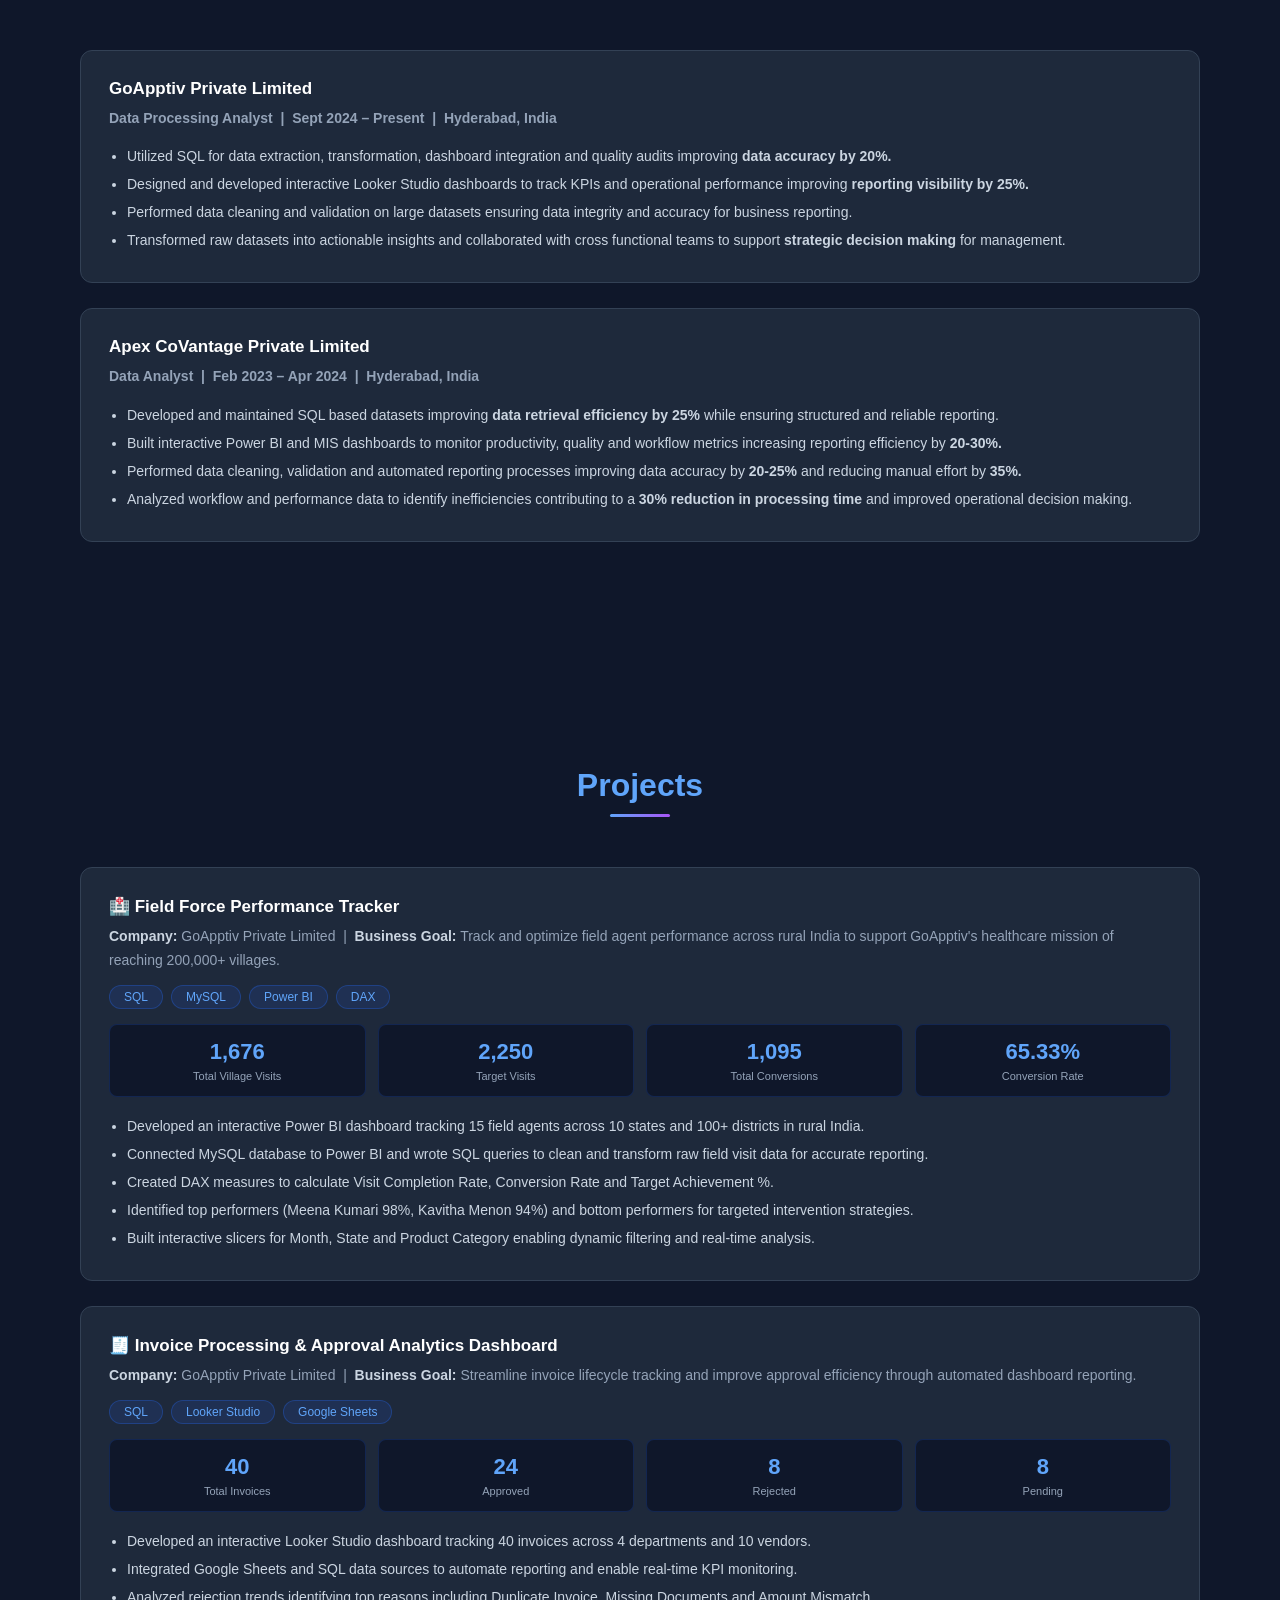
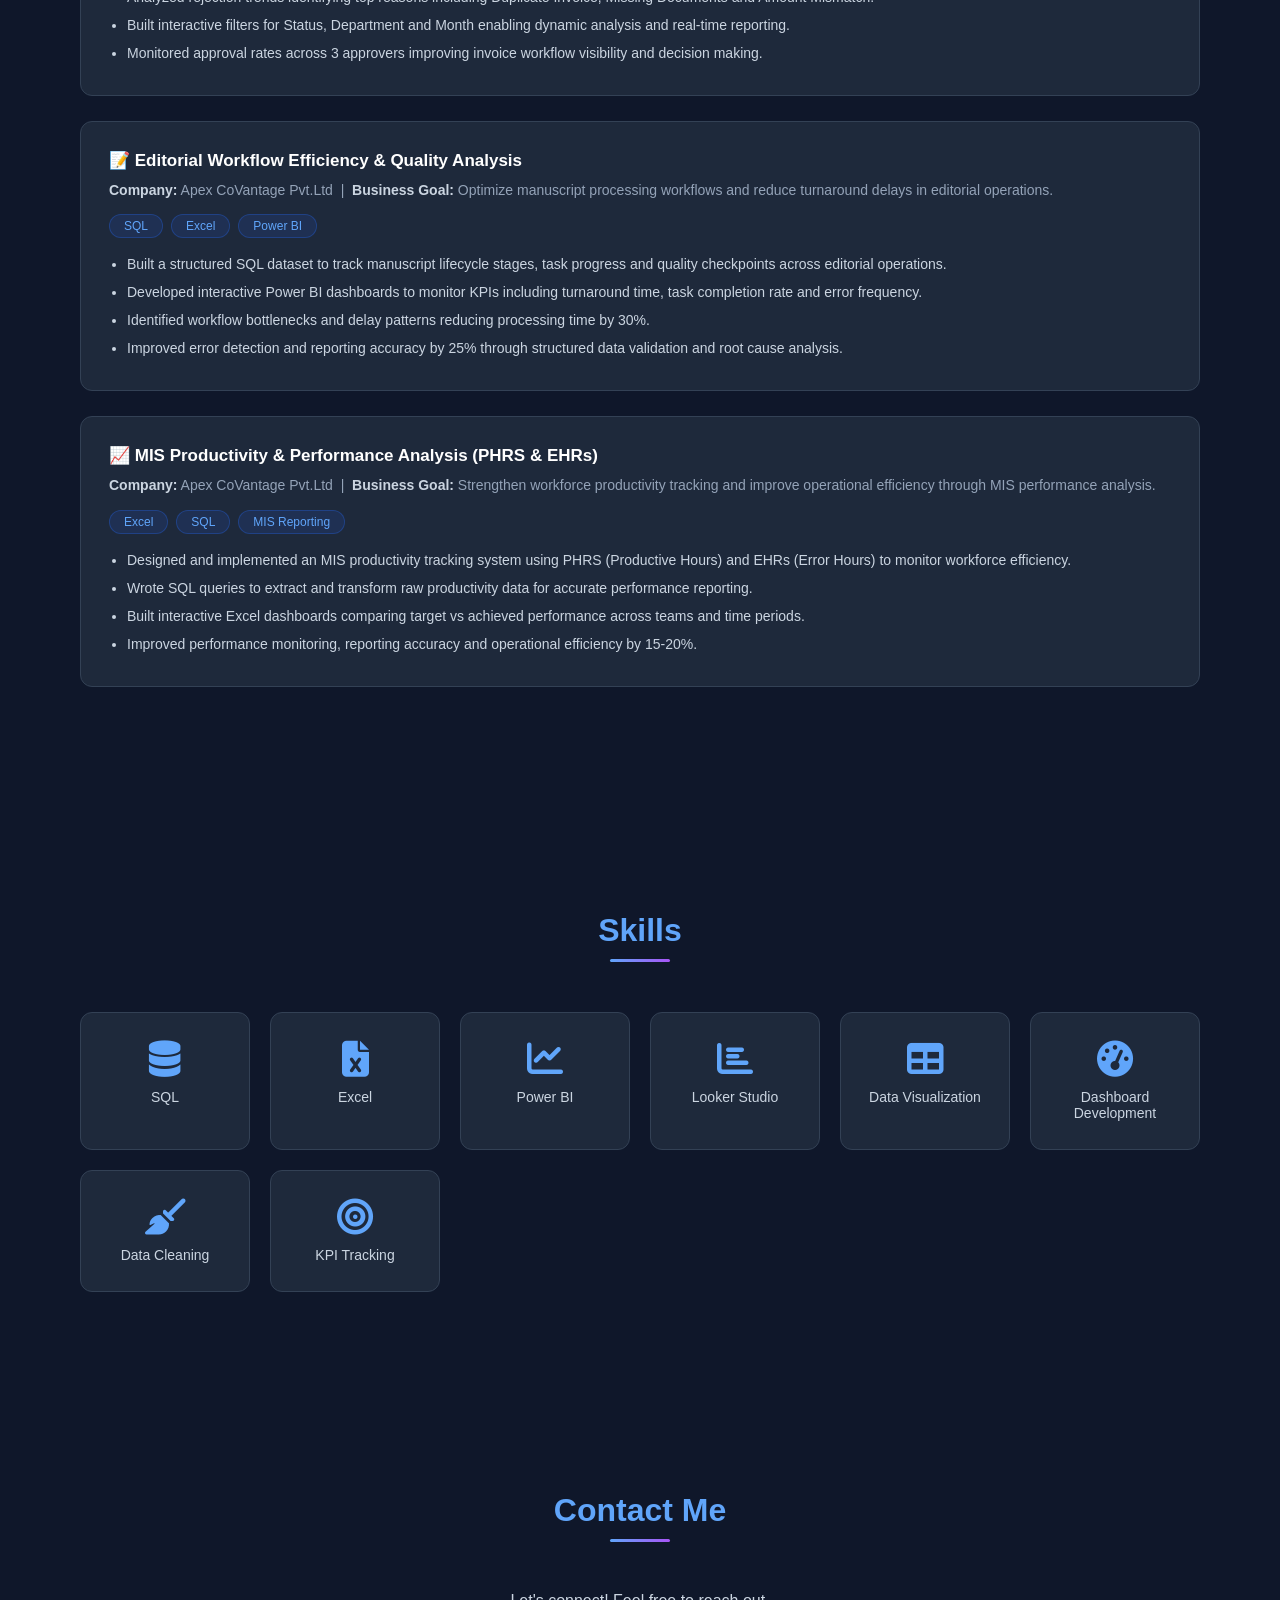
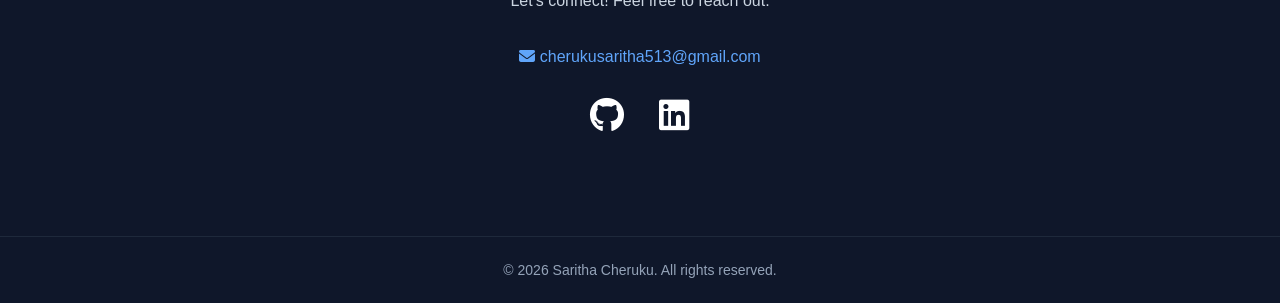
==== commit 164e5946: "Add files via upload" ====
--- a/index.html
+++ b/index.html
@@ -82,7 +82,7 @@
     <div class="hero-text">
         <h1>Hi, I'm</h1>
         <h2 class="gradient-text">Saritha Cheruku</h2>
-        <p>Data Analyst with 2+ years of experience delivering data-driven insights and building interactive dashboards using SQL, Power BI, and Looker Studio. Proven track record of improving reporting accuracy by 25% and reducing manual effort by 30% through process automation and structured data modeling.</p>
+        <p>Data Analyst with 3 years of experience delivering data-driven insights and building interactive dashboards using SQL, Power BI, and Looker Studio. Proven track record of improving reporting accuracy by 25% and reducing manual effort by 30% through process automation and structured data modeling.</p>
         <div class="buttons">
             <a href="#projects" class="btn primary">View My Work</a>
             <a href="#contact" class="btn secondary">Contact Me</a>
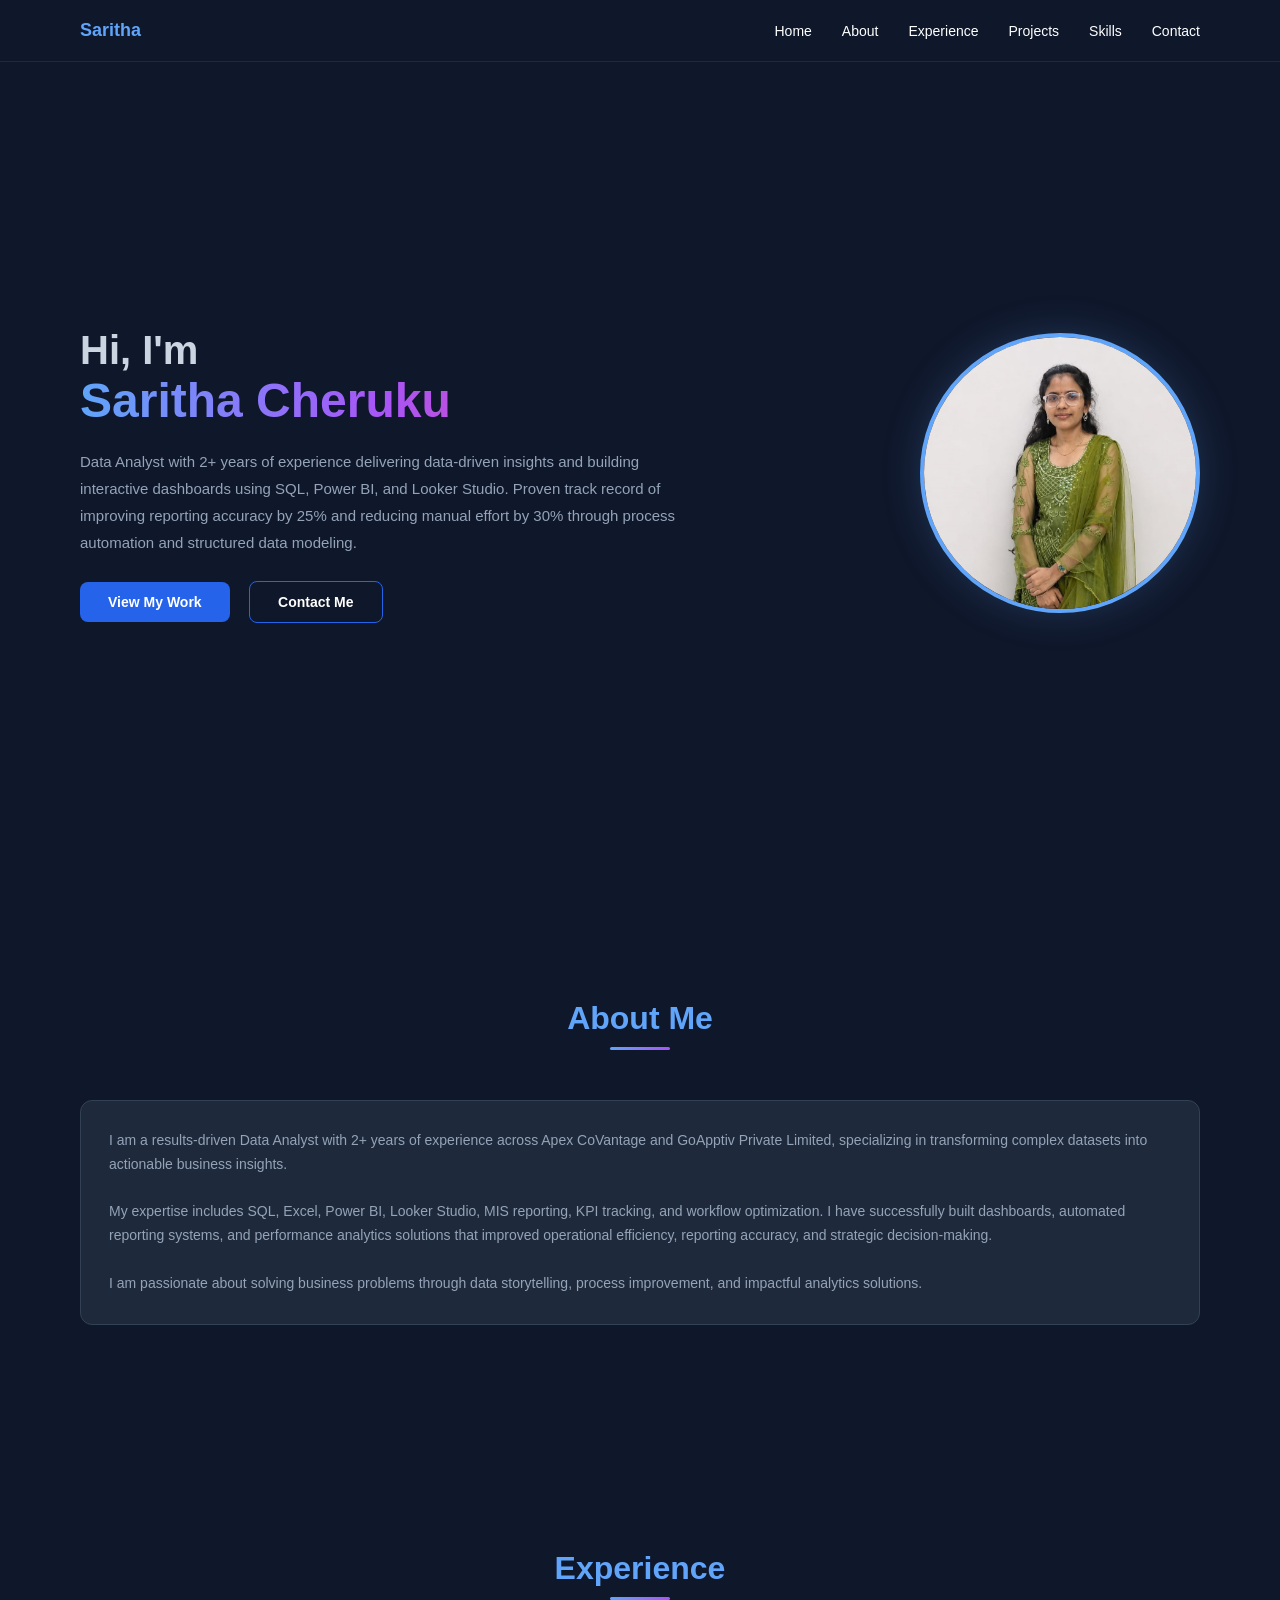
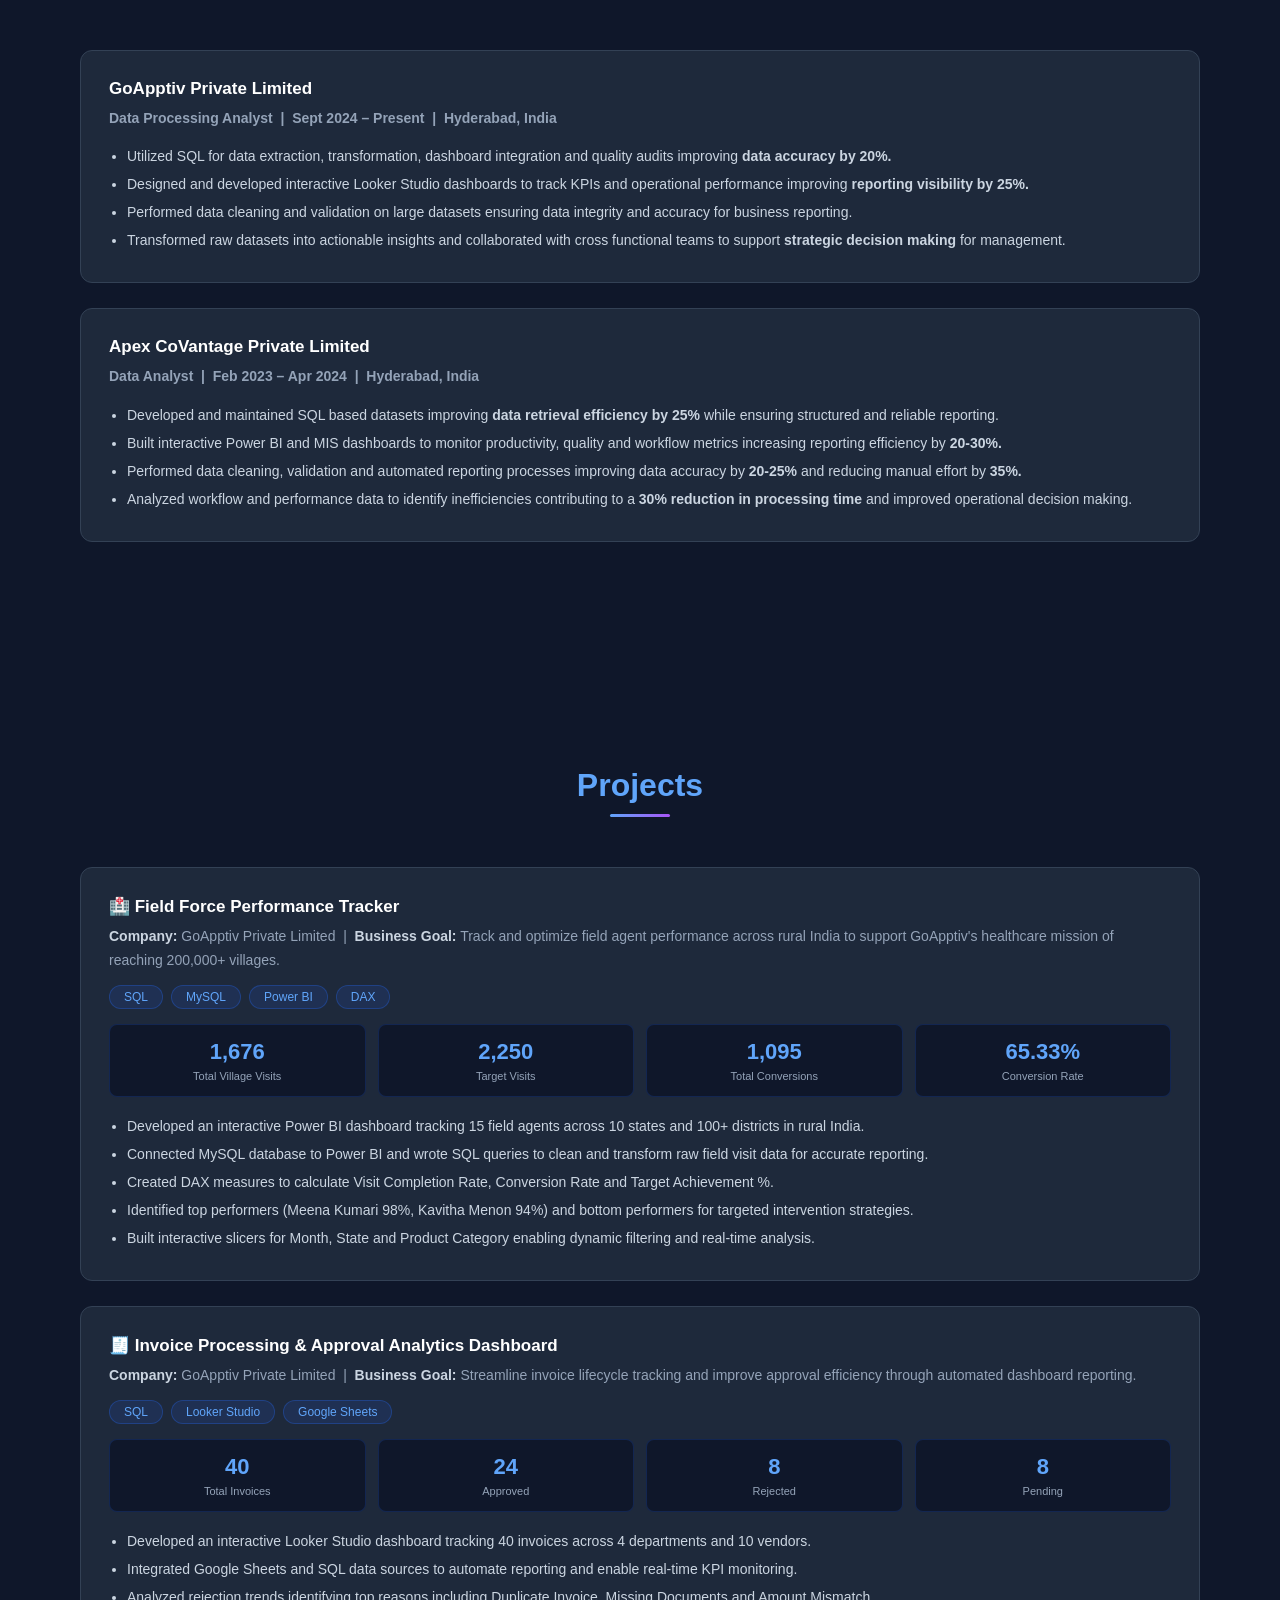
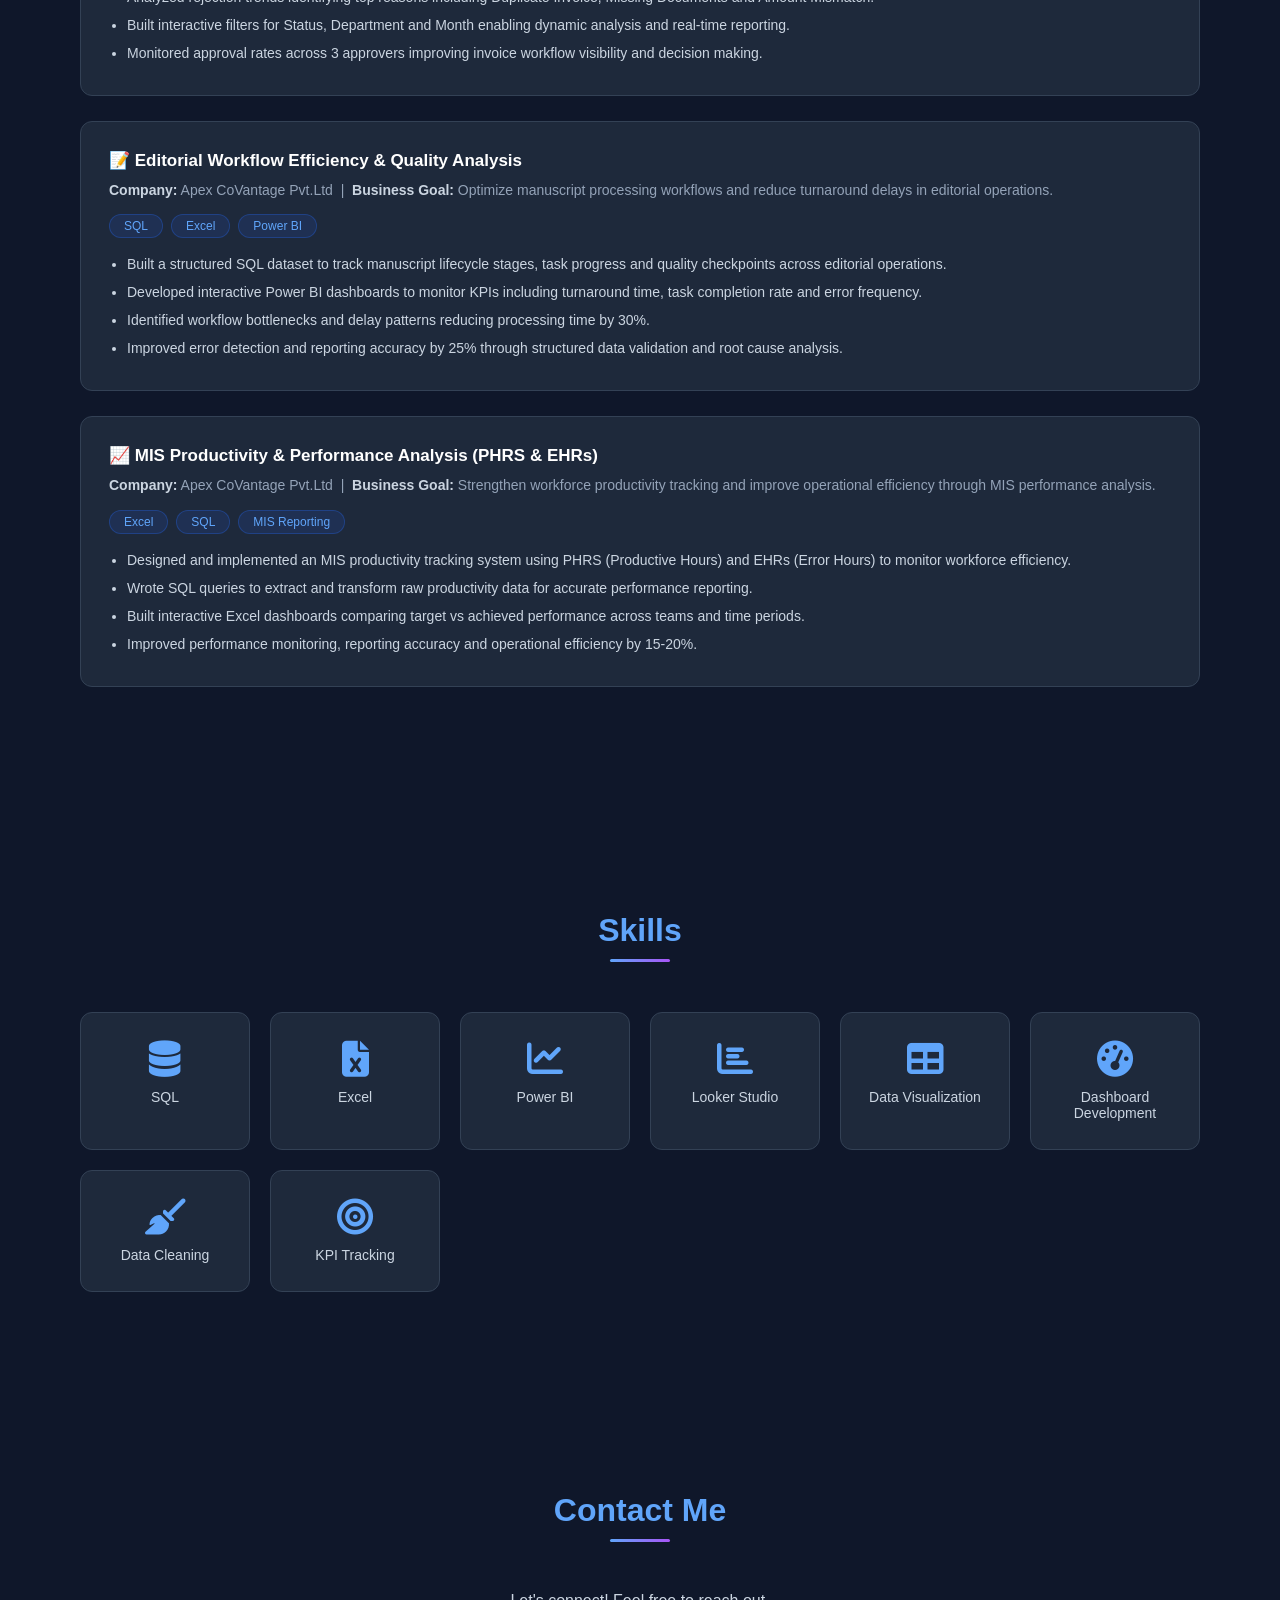
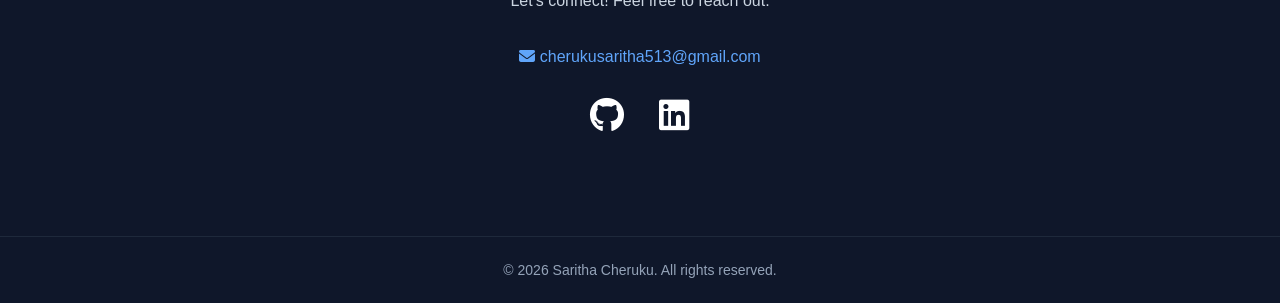
==== commit 6e4e8da9: "Add files via upload" ====
--- a/index.html
+++ b/index.html
@@ -82,7 +82,7 @@
     <div class="hero-text">
         <h1>Hi, I'm</h1>
         <h2 class="gradient-text">Saritha Cheruku</h2>
-        <p>Data Analyst with 3 years of experience delivering data-driven insights and building interactive dashboards using SQL, Power BI, and Looker Studio. Proven track record of improving reporting accuracy by 25% and reducing manual effort by 30% through process automation and structured data modeling.</p>
+        <p>Data Analyst with 2+ years of experience delivering data-driven insights and building interactive dashboards using SQL, Power BI, and Looker Studio. Proven track record of improving reporting accuracy by 25% and reducing manual effort by 30% through process automation and structured data modeling.</p>
         <div class="buttons">
             <a href="#projects" class="btn primary">View My Work</a>
             <a href="#contact" class="btn secondary">Contact Me</a>
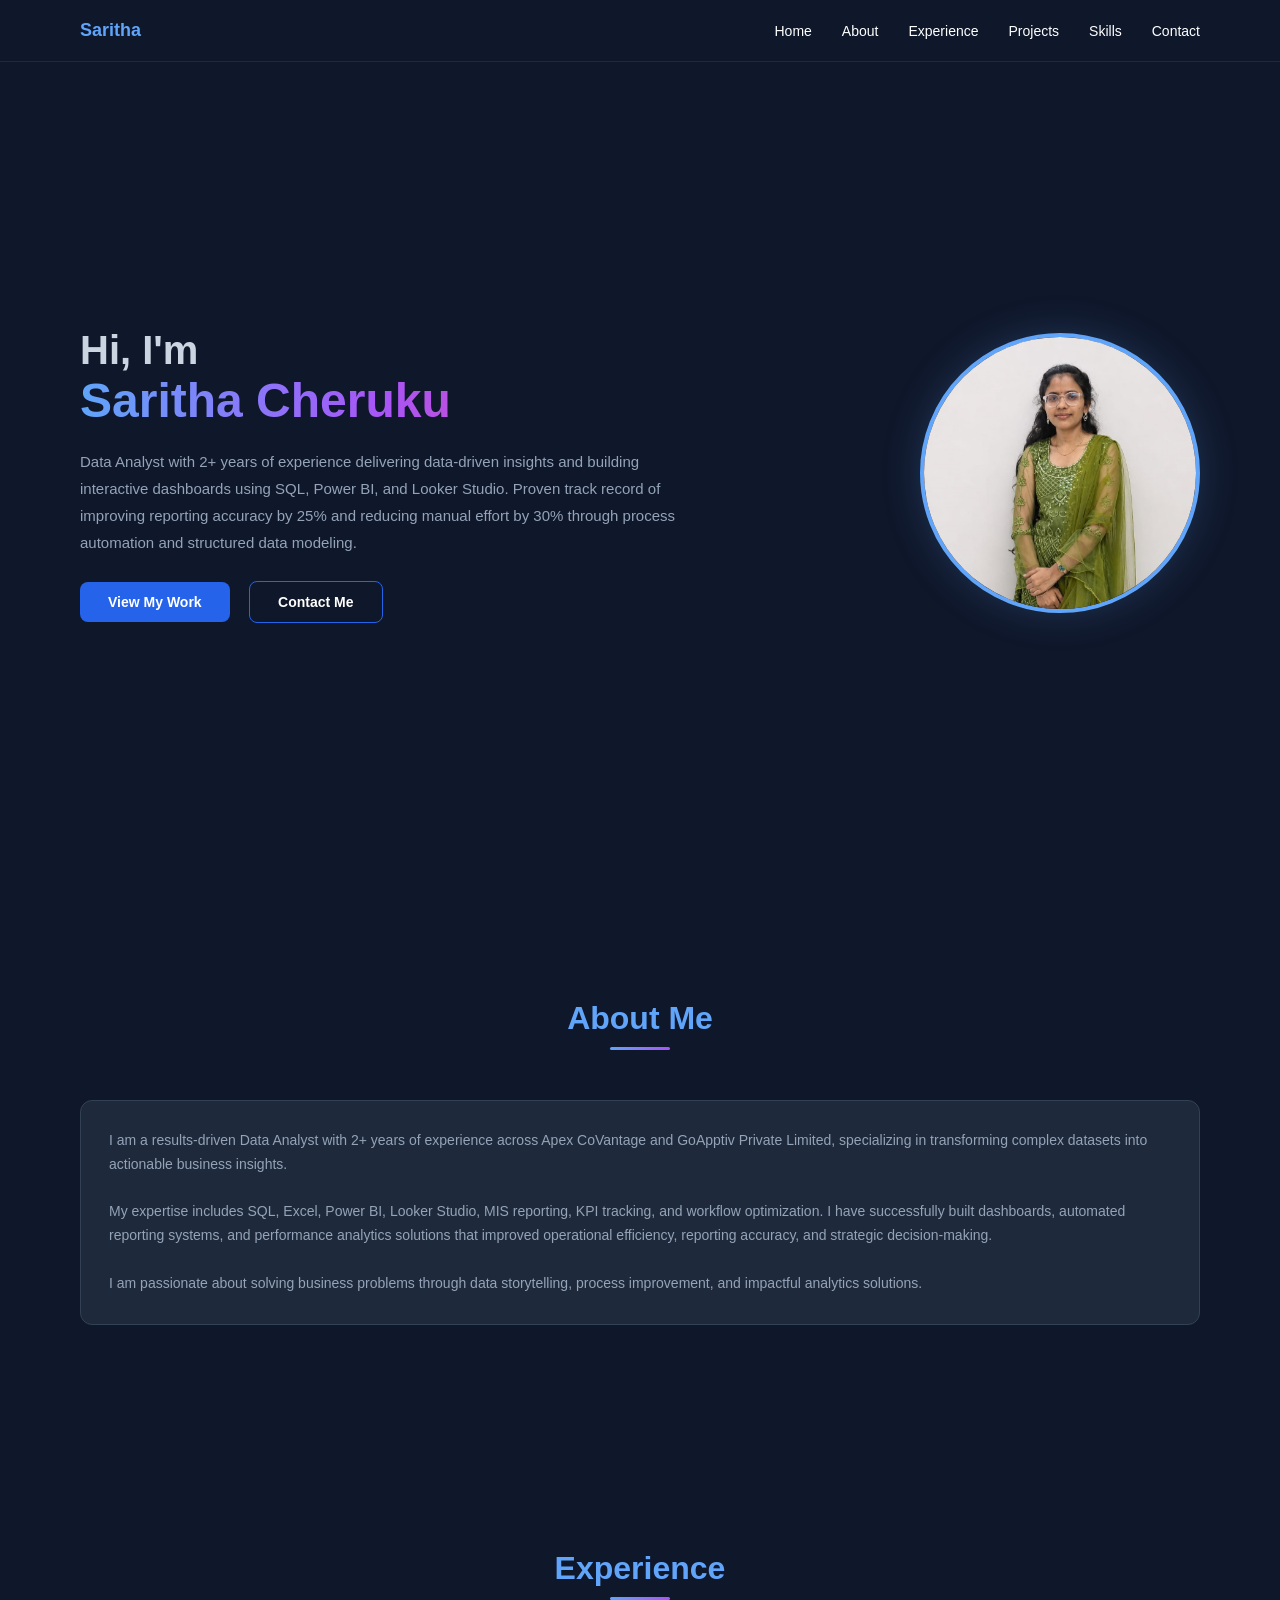
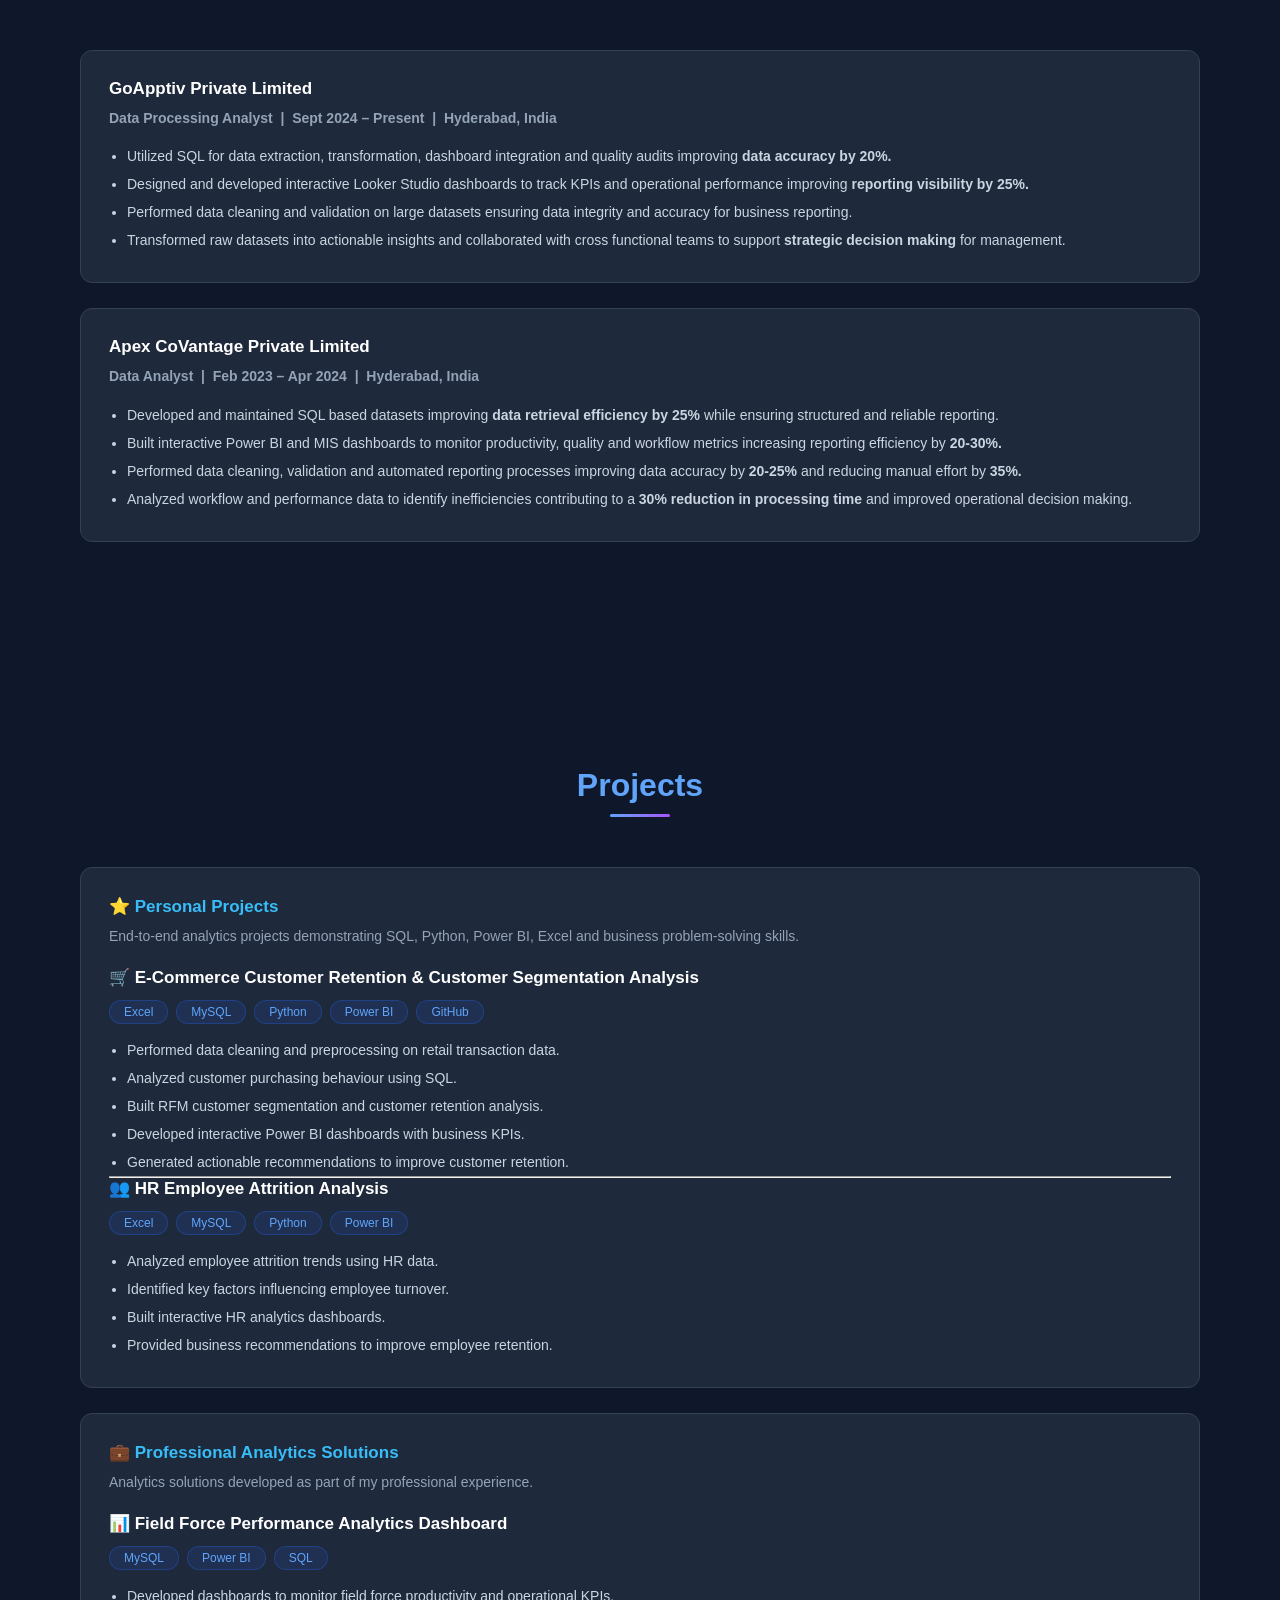
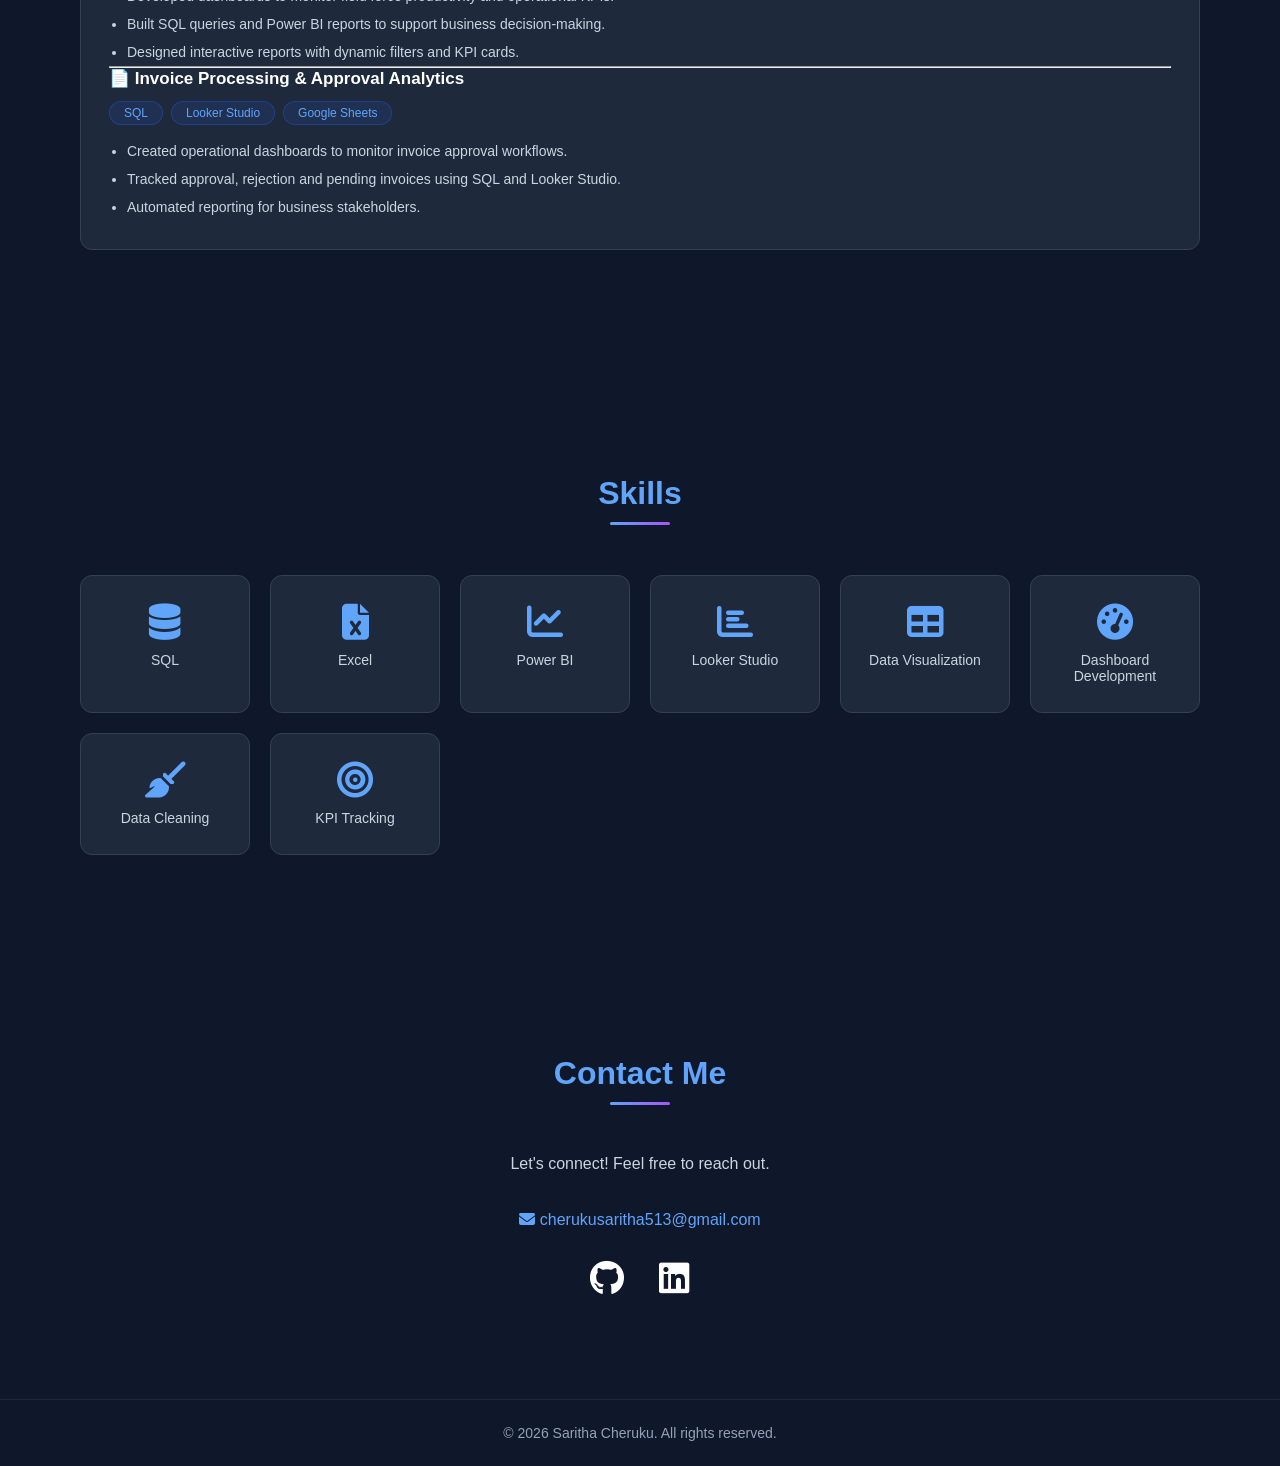
==== commit f9a96e10: "Add files via upload" ====
--- a/index.html
+++ b/index.html
@@ -128,74 +128,103 @@
     </div>
 </section>
 
-<section class="section" id="projects">
+<section id="projects" class="section">
     <h2 class="section-title">Projects</h2>
-    <div class="card">
-        <h3>🏥 Field Force Performance Tracker</h3>
-        <p style="margin:8px 0;"><strong style="color:#cbd5e1;">Company:</strong> GoApptiv Private Limited &nbsp;|&nbsp; <strong style="color:#cbd5e1;">Business Goal:</strong> Track and optimize field agent performance across rural India to support GoApptiv's healthcare mission of reaching 200,000+ villages.</p>
-        <div class="project-tags">
-            <span class="tag">SQL</span><span class="tag">MySQL</span><span class="tag">Power BI</span><span class="tag">DAX</span>
-        </div>
-        <div class="kpi-grid">
-            <div class="kpi-box"><div class="kpi-value">1,676</div><div class="kpi-label">Total Village Visits</div></div>
-            <div class="kpi-box"><div class="kpi-value">2,250</div><div class="kpi-label">Target Visits</div></div>
-            <div class="kpi-box"><div class="kpi-value">1,095</div><div class="kpi-label">Total Conversions</div></div>
-            <div class="kpi-box"><div class="kpi-value">65.33%</div><div class="kpi-label">Conversion Rate</div></div>
-        </div>
-        <ul style="margin-top:12px;">
-            <li>Developed an interactive Power BI dashboard tracking 15 field agents across 10 states and 100+ districts in rural India.</li>
-            <li>Connected MySQL database to Power BI and wrote SQL queries to clean and transform raw field visit data for accurate reporting.</li>
-            <li>Created DAX measures to calculate Visit Completion Rate, Conversion Rate and Target Achievement %.</li>
-            <li>Identified top performers (Meena Kumari 98%, Kavitha Menon 94%) and bottom performers for targeted intervention strategies.</li>
-            <li>Built interactive slicers for Month, State and Product Category enabling dynamic filtering and real-time analysis.</li>
-        </ul>
-    </div>
-    <div class="card">
-        <h3>🧾 Invoice Processing & Approval Analytics Dashboard</h3>
-        <p style="margin:8px 0;"><strong style="color:#cbd5e1;">Company:</strong> GoApptiv Private Limited &nbsp;|&nbsp; <strong style="color:#cbd5e1;">Business Goal:</strong> Streamline invoice lifecycle tracking and improve approval efficiency through automated dashboard reporting.</p>
-        <div class="project-tags">
-            <span class="tag">SQL</span><span class="tag">Looker Studio</span><span class="tag">Google Sheets</span>
-        </div>
-        <div class="kpi-grid">
-            <div class="kpi-box"><div class="kpi-value">40</div><div class="kpi-label">Total Invoices</div></div>
-            <div class="kpi-box"><div class="kpi-value">24</div><div class="kpi-label">Approved</div></div>
-            <div class="kpi-box"><div class="kpi-value">8</div><div class="kpi-label">Rejected</div></div>
-            <div class="kpi-box"><div class="kpi-value">8</div><div class="kpi-label">Pending</div></div>
-        </div>
-        <ul style="margin-top:12px;">
-            <li>Developed an interactive Looker Studio dashboard tracking 40 invoices across 4 departments and 10 vendors.</li>
-            <li>Integrated Google Sheets and SQL data sources to automate reporting and enable real-time KPI monitoring.</li>
-            <li>Analyzed rejection trends identifying top reasons including Duplicate Invoice, Missing Documents and Amount Mismatch.</li>
-            <li>Built interactive filters for Status, Department and Month enabling dynamic analysis and real-time reporting.</li>
-            <li>Monitored approval rates across 3 approvers improving invoice workflow visibility and decision making.</li>
-        </ul>
-    </div>
-    <div class="card">
-        <h3>📝 Editorial Workflow Efficiency & Quality Analysis</h3>
-        <p style="margin:8px 0;"><strong style="color:#cbd5e1;">Company:</strong> Apex CoVantage Pvt.Ltd &nbsp;|&nbsp; <strong style="color:#cbd5e1;">Business Goal:</strong> Optimize manuscript processing workflows and reduce turnaround delays in editorial operations.</p>
-        <div class="project-tags">
-            <span class="tag">SQL</span><span class="tag">Excel</span><span class="tag">Power BI</span>
-        </div>
-        <ul style="margin-top:12px;">
-            <li>Built a structured SQL dataset to track manuscript lifecycle stages, task progress and quality checkpoints across editorial operations.</li>
-            <li>Developed interactive Power BI dashboards to monitor KPIs including turnaround time, task completion rate and error frequency.</li>
-            <li>Identified workflow bottlenecks and delay patterns reducing processing time by 30%.</li>
-            <li>Improved error detection and reporting accuracy by 25% through structured data validation and root cause analysis.</li>
-        </ul>
-    </div>
-    <div class="card">
-        <h3>📈 MIS Productivity & Performance Analysis (PHRS & EHRs)</h3>
-        <p style="margin:8px 0;"><strong style="color:#cbd5e1;">Company:</strong> Apex CoVantage Pvt.Ltd &nbsp;|&nbsp; <strong style="color:#cbd5e1;">Business Goal:</strong> Strengthen workforce productivity tracking and improve operational efficiency through MIS performance analysis.</p>
-        <div class="project-tags">
-            <span class="tag">Excel</span><span class="tag">SQL</span><span class="tag">MIS Reporting</span>
-        </div>
-        <ul style="margin-top:12px;">
-            <li>Designed and implemented an MIS productivity tracking system using PHRS (Productive Hours) and EHRs (Error Hours) to monitor workforce efficiency.</li>
-            <li>Wrote SQL queries to extract and transform raw productivity data for accurate performance reporting.</li>
-            <li>Built interactive Excel dashboards comparing target vs achieved performance across teams and time periods.</li>
-            <li>Improved performance monitoring, reporting accuracy and operational efficiency by 15-20%.</li>
-        </ul>
-    </div>
+
+    <!-- Personal Projects -->
+
+    <div class="card">
+        <h3 style="color:#38bdf8;">⭐ Personal Projects</h3>
+        <p style="color:#94a3b8;">
+            End-to-end analytics projects demonstrating SQL, Python, Power BI, Excel and business problem-solving skills.
+        </p>
+
+        <br>
+
+        <h3>🛒 E-Commerce Customer Retention & Customer Segmentation Analysis</h3>
+
+        <div class="project-tags">
+            <span class="tag">Excel</span>
+            <span class="tag">MySQL</span>
+            <span class="tag">Python</span>
+            <span class="tag">Power BI</span>
+            <span class="tag">GitHub</span>
+        </div>
+
+        <ul>
+            <li>Performed data cleaning and preprocessing on retail transaction data.</li>
+            <li>Analyzed customer purchasing behaviour using SQL.</li>
+            <li>Built RFM customer segmentation and customer retention analysis.</li>
+            <li>Developed interactive Power BI dashboards with business KPIs.</li>
+            <li>Generated actionable recommendations to improve customer retention.</li>
+        </ul>
+
+
+        <hr>
+
+        <h3>👥 HR Employee Attrition Analysis</h3>
+
+        <div class="project-tags">
+            <span class="tag">Excel</span>
+            <span class="tag">MySQL</span>
+            <span class="tag">Python</span>
+            <span class="tag">Power BI</span>
+        </div>
+
+        <ul>
+            <li>Analyzed employee attrition trends using HR data.</li>
+            <li>Identified key factors influencing employee turnover.</li>
+            <li>Built interactive HR analytics dashboards.</li>
+            <li>Provided business recommendations to improve employee retention.</li>
+        </ul>
+
+
+    </div>
+
+    <!-- Professional Projects -->
+
+    <div class="card">
+
+        <h3 style="color:#38bdf8;">💼 Professional Analytics Solutions</h3>
+
+        <p style="color:#94a3b8;">
+            Analytics solutions developed as part of my professional experience.
+        </p>
+
+        <br>
+
+        <h3>📊 Field Force Performance Analytics Dashboard</h3>
+
+        <div class="project-tags">
+            <span class="tag">MySQL</span>
+            <span class="tag">Power BI</span>
+            <span class="tag">SQL</span>
+        </div>
+
+        <ul>
+            <li>Developed dashboards to monitor field force productivity and operational KPIs.</li>
+            <li>Built SQL queries and Power BI reports to support business decision-making.</li>
+            <li>Designed interactive reports with dynamic filters and KPI cards.</li>
+        </ul>
+
+        <hr>
+
+        <h3>📄 Invoice Processing & Approval Analytics</h3>
+
+        <div class="project-tags">
+            <span class="tag">SQL</span>
+            <span class="tag">Looker Studio</span>
+            <span class="tag">Google Sheets</span>
+        </div>
+
+        <ul>
+            <li>Created operational dashboards to monitor invoice approval workflows.</li>
+            <li>Tracked approval, rejection and pending invoices using SQL and Looker Studio.</li>
+            <li>Automated reporting for business stakeholders.</li>
+        </ul>
+
+    </div>
+
 </section>
 
 <section class="section" id="skills">
